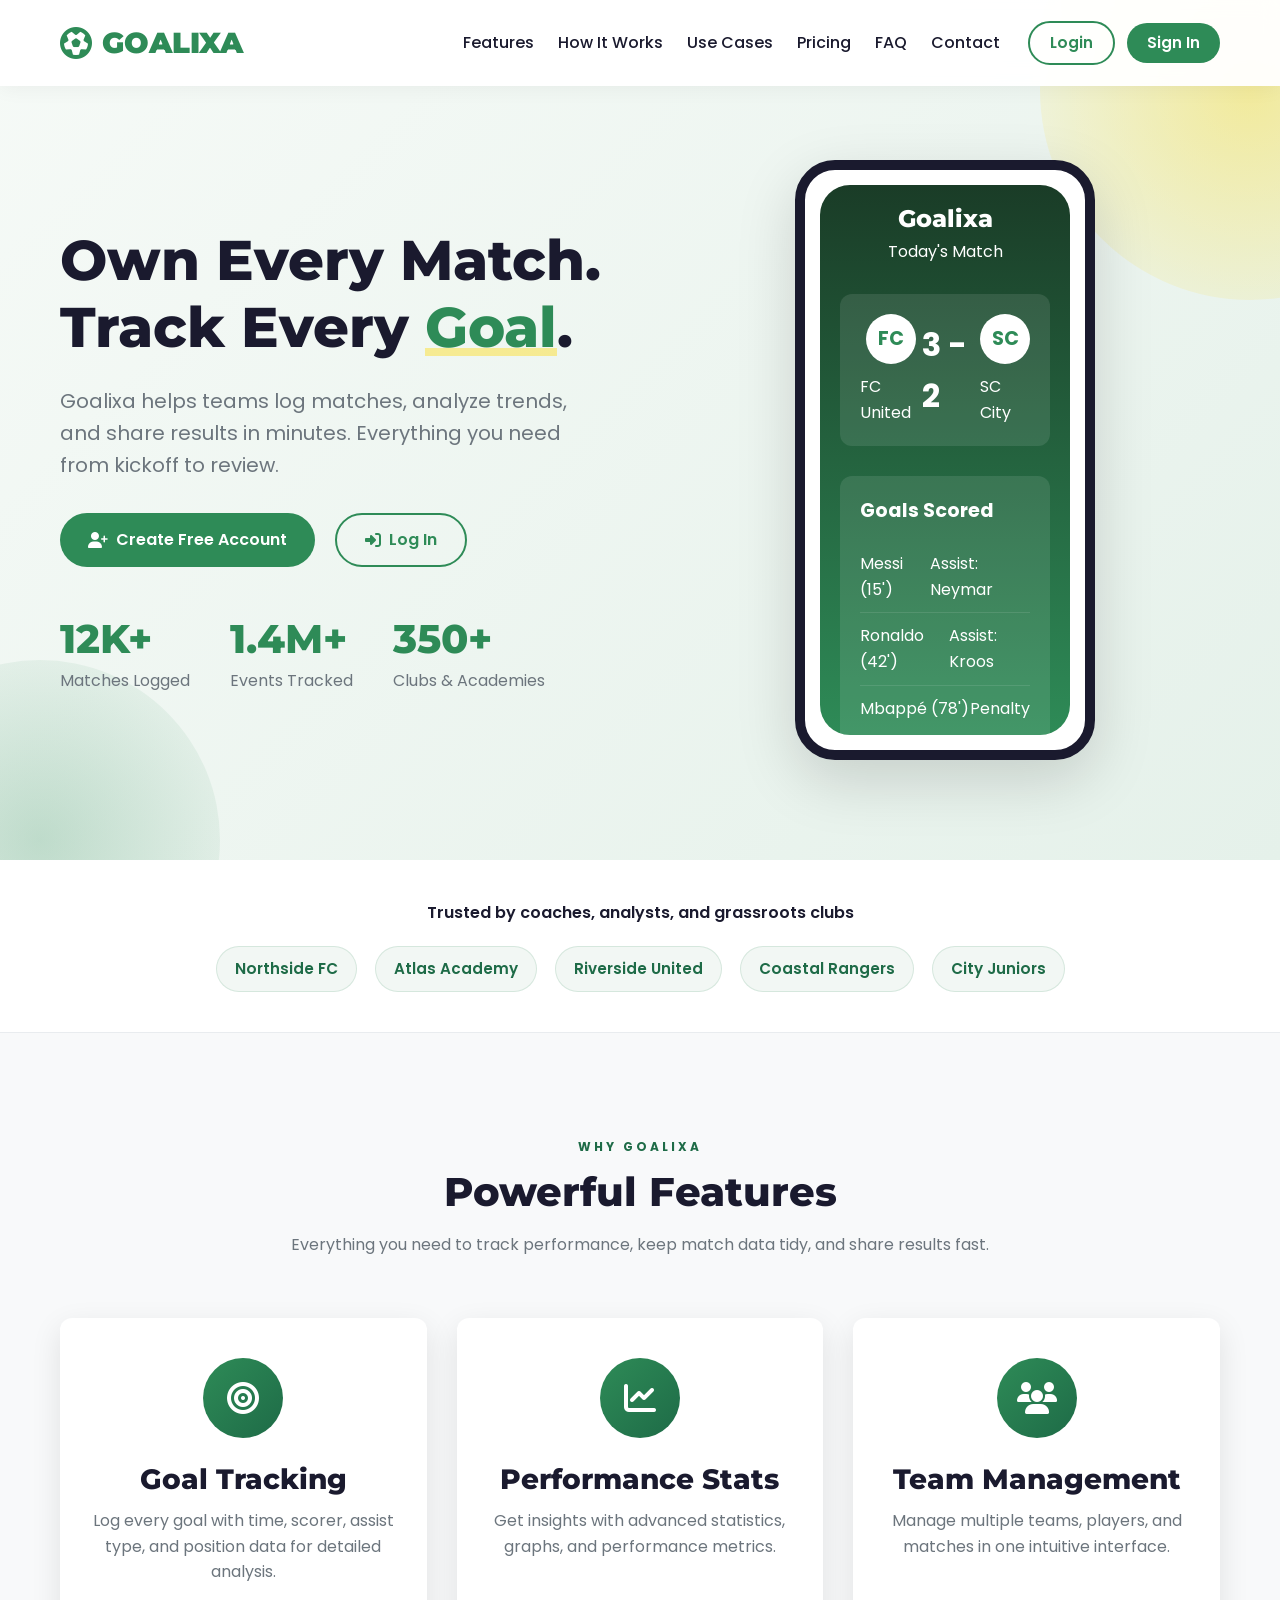
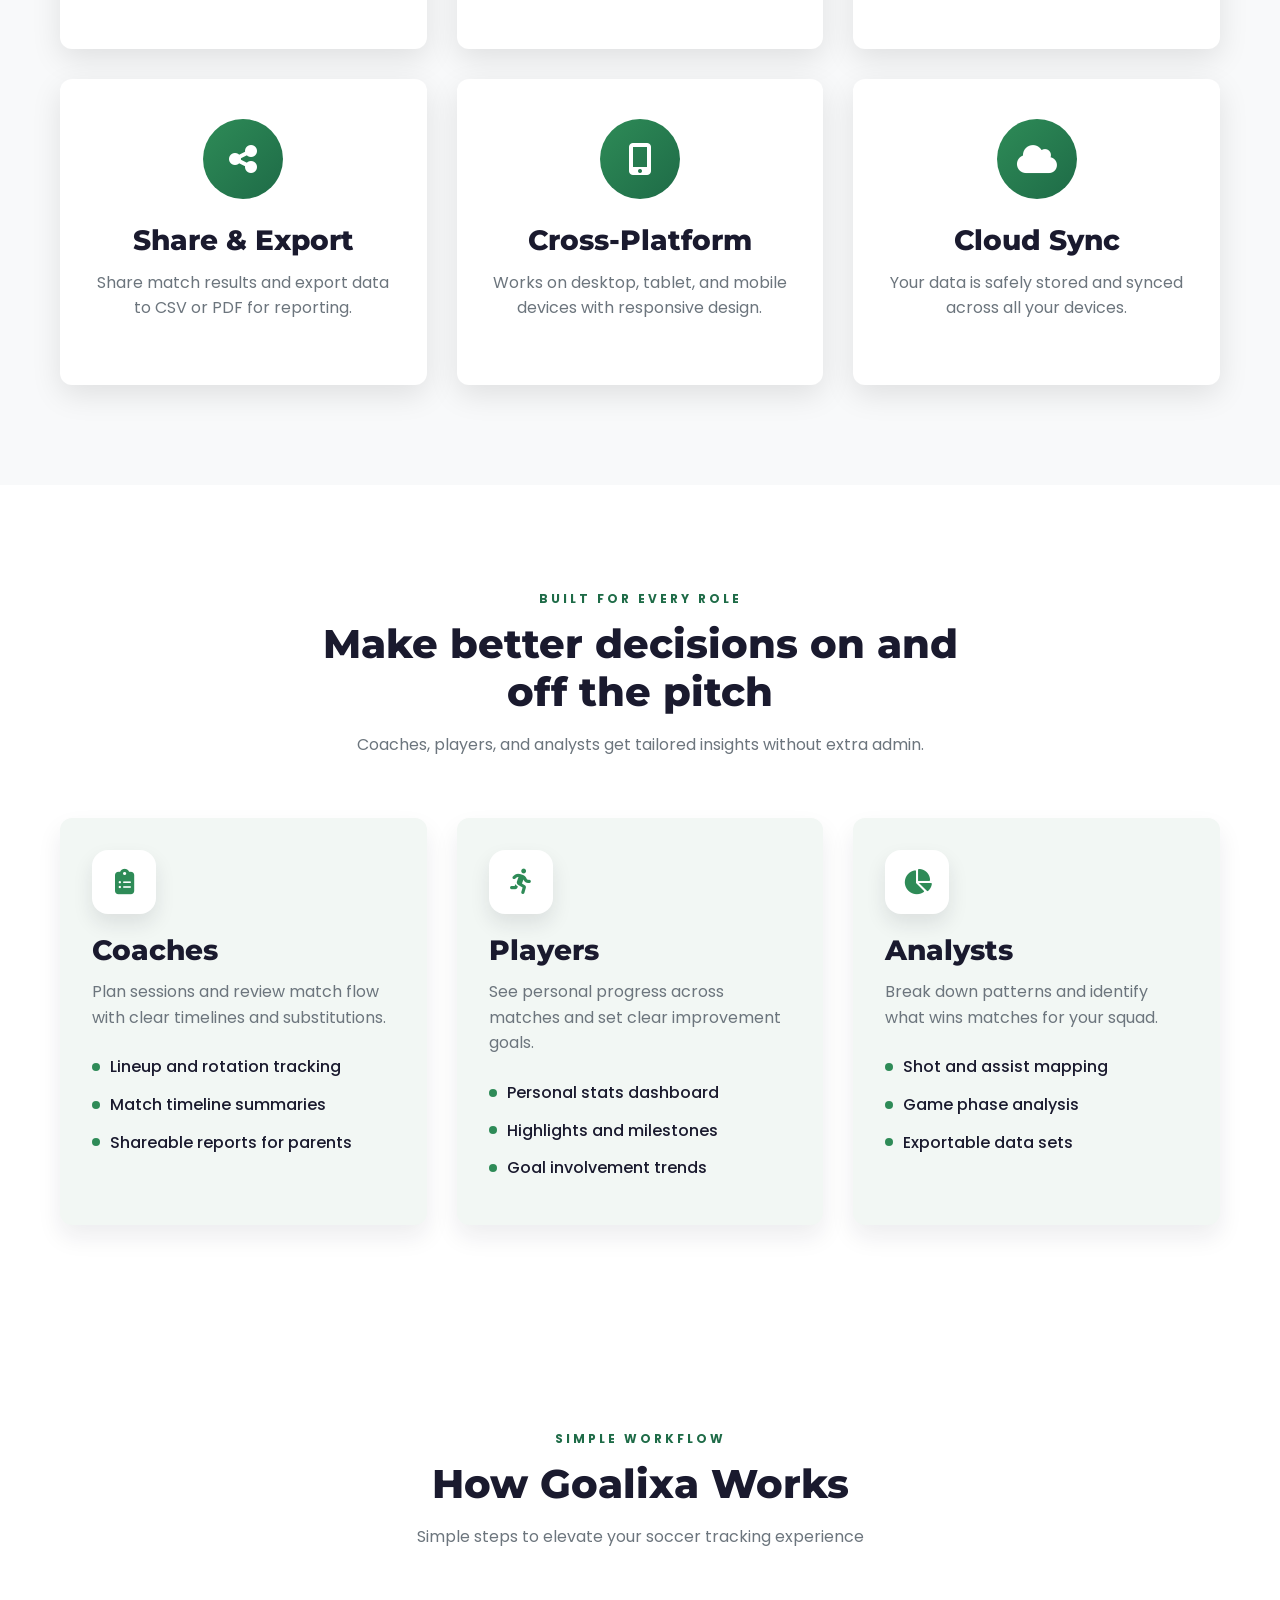
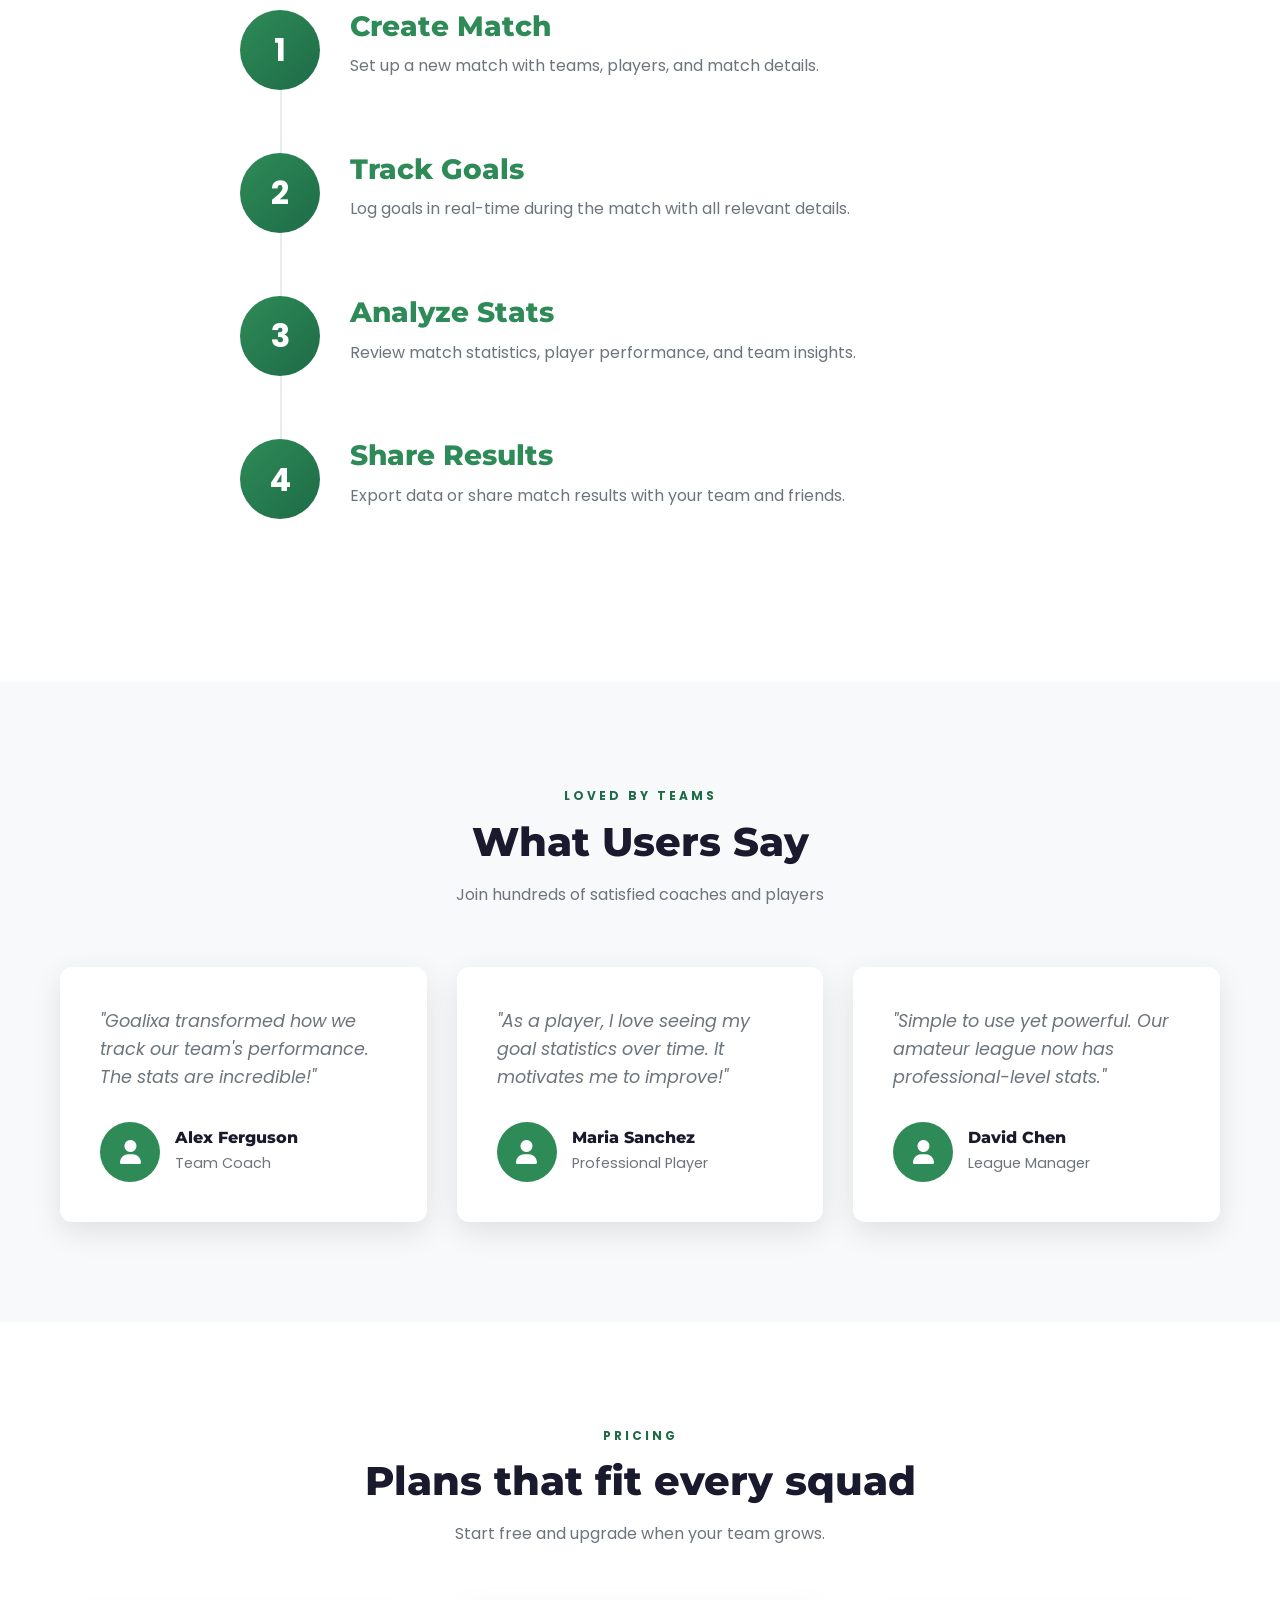
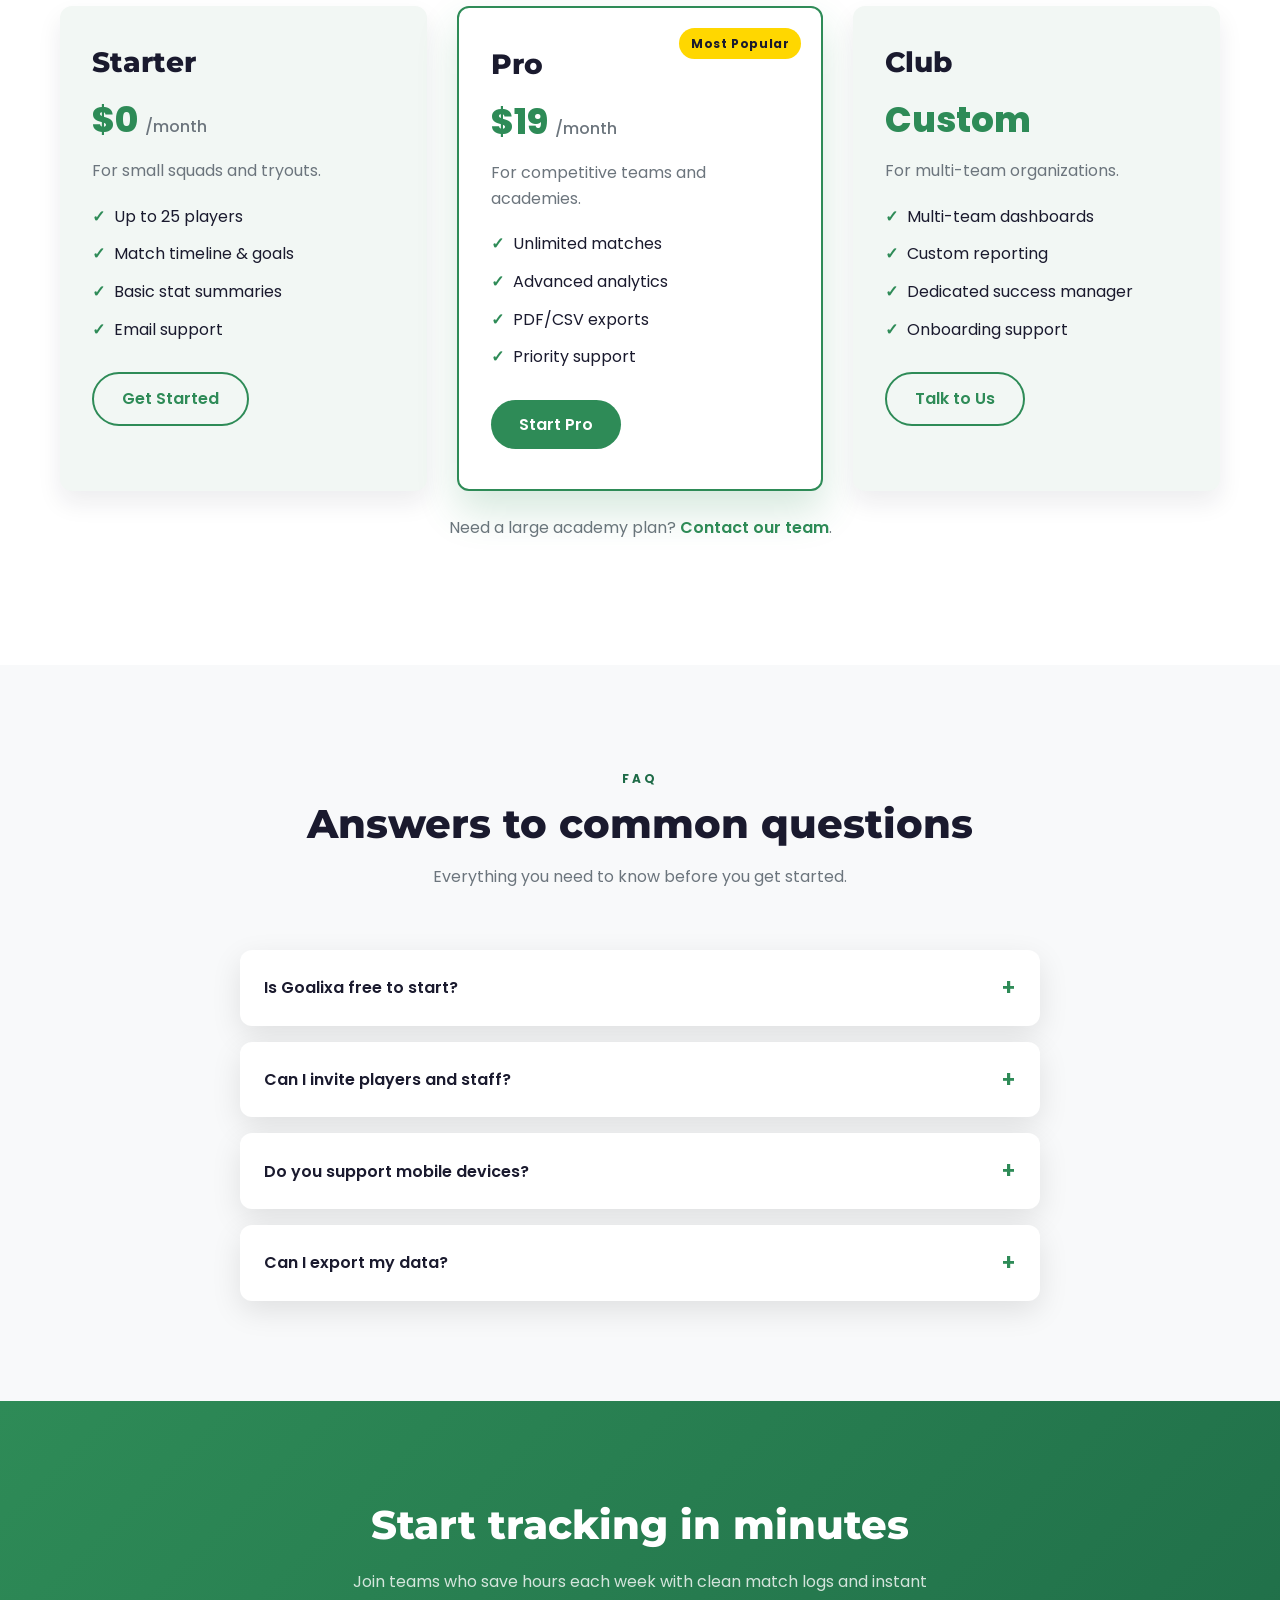
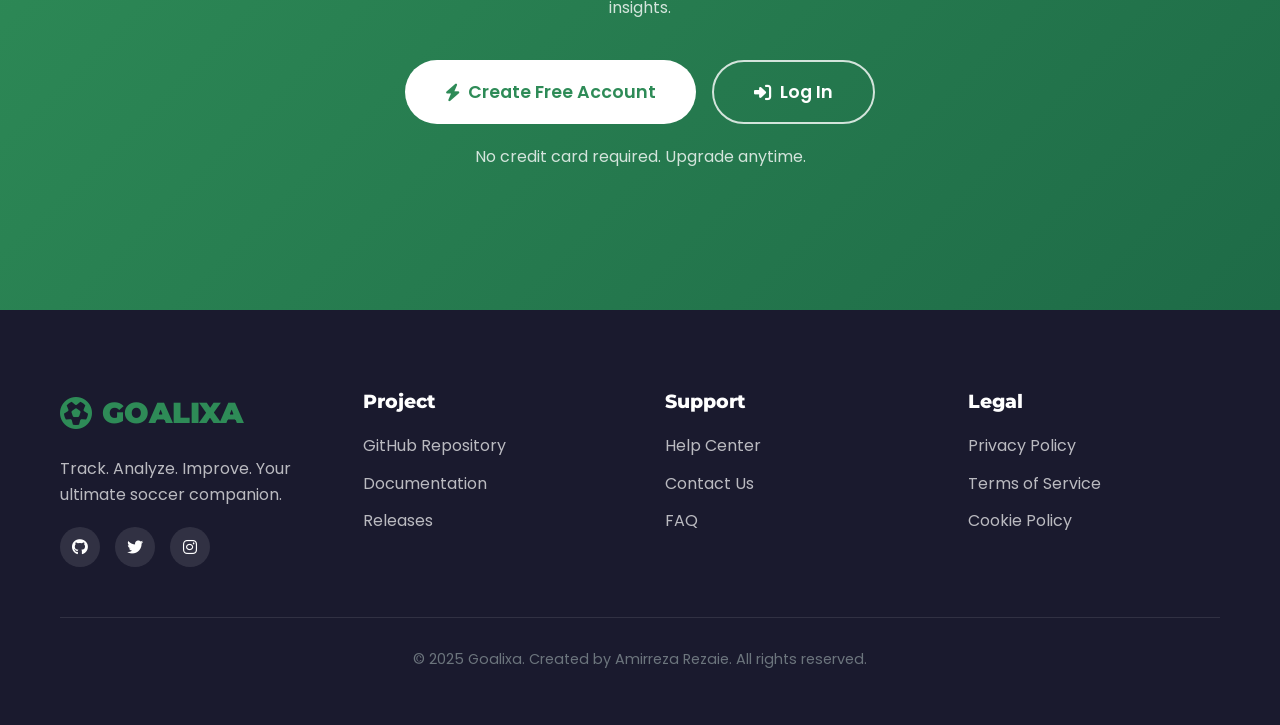
==== index.html @ df077992 "Improve landing page content, CTAs, and layout sections" ====
<!DOCTYPE html>
<html lang="en">
<head>
    <meta charset="UTF-8">
    <meta name="viewport" content="width=device-width, initial-scale=1.0">
    <title>Goalixa - Track Soccer Goals & Stats</title>
    <link rel="stylesheet" href="style.css">
    <link rel="stylesheet" href="https://cdnjs.cloudflare.com/ajax/libs/font-awesome/6.4.0/css/all.min.css">
    <link href="https://fonts.googleapis.com/css2?family=Poppins:wght@300;400;500;600;700&family=Montserrat:wght@800;900&display=swap" rel="stylesheet">
    <link rel="icon" type="image/x-icon" href="https://cdn-icons-png.flaticon.com/512/863/863684.png">
</head>
<body>
    <!-- Navigation -->
    <nav class="navbar">
        <div class="container">
            <div class="nav-brand">
                <i class="fas fa-futbol"></i>
                <span class="brand-name">GOALIXA</span>
            </div>
            <div class="nav-menu">
                <div class="nav-links">
                    <a href="#features">Features</a>
                    <a href="#how-it-works">How It Works</a>
                    <a href="#use-cases">Use Cases</a>
                    <a href="#pricing">Pricing</a>
                    <a href="#faq">FAQ</a>
                    <a href="#contact">Contact</a>
                </div>
                <div class="nav-cta">
                    <a href="https://goalixa.com/auth/" class="btn btn-secondary btn-nav">Login</a>
                    <a href="https://goalixa.com/auth/register" class="btn btn-primary btn-nav">Sign In</a>
                </div>
            </div>
            <button class="menu-toggle">
                <i class="fas fa-bars"></i>
            </button>
        </div>
    </nav>

    <!-- Hero Section -->
    <section class="hero">
        <div class="container">
            <div class="hero-content">
                <h1>Own Every Match. Track Every <span class="highlight">Goal</span>.</h1>
                <p class="hero-subtitle">Goalixa helps teams log matches, analyze trends, and share results in minutes. Everything you need from kickoff to review.</p>
                <div class="hero-buttons">
                    <a href="https://goalixa.com/auth/register" class="btn btn-primary">
                        <i class="fas fa-user-plus"></i> Create Free Account
                    </a>
                    <a href="https://goalixa.com/auth/" class="btn btn-secondary">
                        <i class="fas fa-right-to-bracket"></i> Log In
                    </a>
                </div>
                <div class="hero-stats">
                    <div class="stat">
                        <h3>12K+</h3>
                        <p>Matches Logged</p>
                    </div>
                    <div class="stat">
                        <h3>1.4M+</h3>
                        <p>Events Tracked</p>
                    </div>
                    <div class="stat">
                        <h3>350+</h3>
                        <p>Clubs & Academies</p>
                    </div>
                </div>
            </div>
            <div class="hero-image">
                <div class="phone-mockup">
                    <div class="phone-screen">
                        <div class="app-screen">
                            <div class="app-header">
                                <h4>Goalixa</h4>
                                <span>Today's Match</span>
                            </div>
                            <div class="match-info">
                                <div class="team">
                                    <div class="team-logo">FC</div>
                                    <span>FC United</span>
                                </div>
                                <div class="score">
                                    <span>3 - 2</span>
                                </div>
                                <div class="team">
                                    <div class="team-logo">SC</div>
                                    <span>SC City</span>
                                </div>
                            </div>
                            <div class="goal-tracker">
                                <h5>Goals Scored</h5>
                                <div class="goals-list">
                                    <div class="goal-item">
                                        <span class="player">Messi (15')</span>
                                        <span class="assist">Assist: Neymar</span>
                                    </div>
                                    <div class="goal-item">
                                        <span class="player">Ronaldo (42')</span>
                                        <span class="assist">Assist: Kroos</span>
                                    </div>
                                    <div class="goal-item">
                                        <span class="player">Mbappé (78')</span>
                                        <span class="assist">Penalty</span>
                                    </div>
                                </div>
                            </div>
                        </div>
                    </div>
                </div>
            </div>
        </div>
    </section>

    <!-- Trust Section -->
    <section class="trust">
        <div class="container">
            <p class="trust-title">Trusted by coaches, analysts, and grassroots clubs</p>
            <div class="trust-items">
                <span class="trust-item reveal">Northside FC</span>
                <span class="trust-item reveal">Atlas Academy</span>
                <span class="trust-item reveal">Riverside United</span>
                <span class="trust-item reveal">Coastal Rangers</span>
                <span class="trust-item reveal">City Juniors</span>
            </div>
        </div>
    </section>

    <!-- Features Section -->
    <section id="features" class="features">
        <div class="container">
            <div class="section-header">
                <span class="section-kicker">Why Goalixa</span>
                <h2>Powerful Features</h2>
                <p>Everything you need to track performance, keep match data tidy, and share results fast.</p>
            </div>
            <div class="features-grid">
                <div class="feature-card reveal">
                    <div class="feature-icon">
                        <i class="fas fa-bullseye"></i>
                    </div>
                    <h3>Goal Tracking</h3>
                    <p>Log every goal with time, scorer, assist type, and position data for detailed analysis.</p>
                </div>
                <div class="feature-card reveal">
                    <div class="feature-icon">
                        <i class="fas fa-chart-line"></i>
                    </div>
                    <h3>Performance Stats</h3>
                    <p>Get insights with advanced statistics, graphs, and performance metrics.</p>
                </div>
                <div class="feature-card reveal">
                    <div class="feature-icon">
                        <i class="fas fa-users"></i>
                    </div>
                    <h3>Team Management</h3>
                    <p>Manage multiple teams, players, and matches in one intuitive interface.</p>
                </div>
                <div class="feature-card reveal">
                    <div class="feature-icon">
                        <i class="fas fa-share-alt"></i>
                    </div>
                    <h3>Share & Export</h3>
                    <p>Share match results and export data to CSV or PDF for reporting.</p>
                </div>
                <div class="feature-card reveal">
                    <div class="feature-icon">
                        <i class="fas fa-mobile-alt"></i>
                    </div>
                    <h3>Cross-Platform</h3>
                    <p>Works on desktop, tablet, and mobile devices with responsive design.</p>
                </div>
                <div class="feature-card reveal">
                    <div class="feature-icon">
                        <i class="fas fa-cloud"></i>
                    </div>
                    <h3>Cloud Sync</h3>
                    <p>Your data is safely stored and synced across all your devices.</p>
                </div>
            </div>
        </div>
    </section>

    <!-- Use Cases Section -->
    <section id="use-cases" class="use-cases">
        <div class="container">
            <div class="section-header">
                <span class="section-kicker">Built for every role</span>
                <h2>Make better decisions on and off the pitch</h2>
                <p>Coaches, players, and analysts get tailored insights without extra admin.</p>
            </div>
            <div class="use-cases-grid">
                <div class="use-case-card reveal">
                    <div class="use-icon">
                        <i class="fas fa-clipboard-list"></i>
                    </div>
                    <h3>Coaches</h3>
                    <p>Plan sessions and review match flow with clear timelines and substitutions.</p>
                    <ul class="use-list">
                        <li>Lineup and rotation tracking</li>
                        <li>Match timeline summaries</li>
                        <li>Shareable reports for parents</li>
                    </ul>
                </div>
                <div class="use-case-card reveal">
                    <div class="use-icon">
                        <i class="fas fa-running"></i>
                    </div>
                    <h3>Players</h3>
                    <p>See personal progress across matches and set clear improvement goals.</p>
                    <ul class="use-list">
                        <li>Personal stats dashboard</li>
                        <li>Highlights and milestones</li>
                        <li>Goal involvement trends</li>
                    </ul>
                </div>
                <div class="use-case-card reveal">
                    <div class="use-icon">
                        <i class="fas fa-chart-pie"></i>
                    </div>
                    <h3>Analysts</h3>
                    <p>Break down patterns and identify what wins matches for your squad.</p>
                    <ul class="use-list">
                        <li>Shot and assist mapping</li>
                        <li>Game phase analysis</li>
                        <li>Exportable data sets</li>
                    </ul>
                </div>
            </div>
        </div>
    </section>

    <!-- How It Works Section -->
    <section id="how-it-works" class="how-it-works">
        <div class="container">
            <div class="section-header">
                <span class="section-kicker">Simple workflow</span>
                <h2>How Goalixa Works</h2>
                <p>Simple steps to elevate your soccer tracking experience</p>
            </div>
            <div class="steps">
                <div class="step reveal">
                    <div class="step-number">1</div>
                    <div class="step-content">
                        <h3>Create Match</h3>
                        <p>Set up a new match with teams, players, and match details.</p>
                    </div>
                </div>
                <div class="step reveal">
                    <div class="step-number">2</div>
                    <div class="step-content">
                        <h3>Track Goals</h3>
                        <p>Log goals in real-time during the match with all relevant details.</p>
                    </div>
                </div>
                <div class="step reveal">
                    <div class="step-number">3</div>
                    <div class="step-content">
                        <h3>Analyze Stats</h3>
                        <p>Review match statistics, player performance, and team insights.</p>
                    </div>
                </div>
                <div class="step reveal">
                    <div class="step-number">4</div>
                    <div class="step-content">
                        <h3>Share Results</h3>
                        <p>Export data or share match results with your team and friends.</p>
                    </div>
                </div>
            </div>
        </div>
    </section>

    <!-- Testimonials -->
    <section id="testimonials" class="testimonials">
        <div class="container">
            <div class="section-header">
                <span class="section-kicker">Loved by teams</span>
                <h2>What Users Say</h2>
                <p>Join hundreds of satisfied coaches and players</p>
            </div>
            <div class="testimonials-grid">
                <div class="testimonial-card reveal">
                    <div class="testimonial-content">
                        <p>"Goalixa transformed how we track our team's performance. The stats are incredible!"</p>
                    </div>
                    <div class="testimonial-author">
                        <div class="author-avatar">
                            <i class="fas fa-user"></i>
                        </div>
                        <div class="author-info">
                            <h4>Alex Ferguson</h4>
                            <p>Team Coach</p>
                        </div>
                    </div>
                </div>
                <div class="testimonial-card reveal">
                    <div class="testimonial-content">
                        <p>"As a player, I love seeing my goal statistics over time. It motivates me to improve!"</p>
                    </div>
                    <div class="testimonial-author">
                        <div class="author-avatar">
                            <i class="fas fa-user"></i>
                        </div>
                        <div class="author-info">
                            <h4>Maria Sanchez</h4>
                            <p>Professional Player</p>
                        </div>
                    </div>
                </div>
                <div class="testimonial-card reveal">
                    <div class="testimonial-content">
                        <p>"Simple to use yet powerful. Our amateur league now has professional-level stats."</p>
                    </div>
                    <div class="testimonial-author">
                        <div class="author-avatar">
                            <i class="fas fa-user"></i>
                        </div>
                        <div class="author-info">
                            <h4>David Chen</h4>
                            <p>League Manager</p>
                        </div>
                    </div>
                </div>
            </div>
        </div>
    </section>

    <!-- Pricing Section -->
    <section id="pricing" class="pricing">
        <div class="container">
            <div class="section-header">
                <span class="section-kicker">Pricing</span>
                <h2>Plans that fit every squad</h2>
                <p>Start free and upgrade when your team grows.</p>
            </div>
            <div class="pricing-grid">
                <div class="pricing-card reveal">
                    <h3>Starter</h3>
                    <p class="price">$0 <span>/month</span></p>
                    <p class="price-note">For small squads and tryouts.</p>
                    <ul class="pricing-list">
                        <li>Up to 25 players</li>
                        <li>Match timeline & goals</li>
                        <li>Basic stat summaries</li>
                        <li>Email support</li>
                    </ul>
                    <a href="https://goalixa.com/auth/register" class="btn btn-secondary">Get Started</a>
                </div>
                <div class="pricing-card featured reveal">
                    <span class="pricing-badge">Most Popular</span>
                    <h3>Pro</h3>
                    <p class="price">$19 <span>/month</span></p>
                    <p class="price-note">For competitive teams and academies.</p>
                    <ul class="pricing-list">
                        <li>Unlimited matches</li>
                        <li>Advanced analytics</li>
                        <li>PDF/CSV exports</li>
                        <li>Priority support</li>
                    </ul>
                    <a href="https://goalixa.com/auth/register" class="btn btn-primary">Start Pro</a>
                </div>
                <div class="pricing-card reveal">
                    <h3>Club</h3>
                    <p class="price">Custom</p>
                    <p class="price-note">For multi-team organizations.</p>
                    <ul class="pricing-list">
                        <li>Multi-team dashboards</li>
                        <li>Custom reporting</li>
                        <li>Dedicated success manager</li>
                        <li>Onboarding support</li>
                    </ul>
                    <a href="#contact" class="btn btn-secondary">Talk to Us</a>
                </div>
            </div>
            <p class="pricing-note">Need a large academy plan? <a href="#contact">Contact our team</a>.</p>
        </div>
    </section>

    <!-- FAQ Section -->
    <section id="faq" class="faq">
        <div class="container">
            <div class="section-header">
                <span class="section-kicker">FAQ</span>
                <h2>Answers to common questions</h2>
                <p>Everything you need to know before you get started.</p>
            </div>
            <div class="faq-list">
                <details class="faq-item reveal">
                    <summary>Is Goalixa free to start?</summary>
                    <p>Yes. The Starter plan is free and includes match tracking, timelines, and basic stats.</p>
                </details>
                <details class="faq-item reveal">
                    <summary>Can I invite players and staff?</summary>
                    <p>You can invite players, coaches, and analysts to collaborate and share match reports.</p>
                </details>
                <details class="faq-item reveal">
                    <summary>Do you support mobile devices?</summary>
                    <p>Absolutely. Goalixa is built for desktop, tablet, and mobile use so you can track anywhere.</p>
                </details>
                <details class="faq-item reveal">
                    <summary>Can I export my data?</summary>
                    <p>Yes. Pro plans include PDF and CSV exports for deeper reporting and sharing.</p>
                </details>
            </div>
        </div>
    </section>

    <!-- CTA Section -->
    <section class="cta">
        <div class="container">
            <h2>Start tracking in minutes</h2>
            <p>Join teams who save hours each week with clean match logs and instant insights.</p>
            <div class="cta-actions">
                <a href="https://goalixa.com/auth/register" class="btn btn-primary btn-large">
                    <i class="fas fa-bolt"></i> Create Free Account
                </a>
                <a href="https://goalixa.com/auth/" class="btn btn-outline-light btn-large">
                    <i class="fas fa-right-to-bracket"></i> Log In
                </a>
            </div>
            <p class="cta-note">No credit card required. Upgrade anytime.</p>
        </div>
    </section>

    <!-- Footer -->
    <footer id="contact">
        <div class="container">
            <div class="footer-content">
                <div class="footer-brand">
                    <div class="nav-brand">
                        <i class="fas fa-futbol"></i>
                        <span class="brand-name">GOALIXA</span>
                    </div>
                    <p>Track. Analyze. Improve. Your ultimate soccer companion.</p>
                    <div class="social-links">
                        <a href="https://github.com/AmirrezaRezaie/Goalixa" target="_blank" rel="noopener noreferrer"><i class="fab fa-github"></i></a>
                        <a href="#"><i class="fab fa-twitter"></i></a>
                        <a href="#"><i class="fab fa-instagram"></i></a>
                    </div>
                </div>
                <div class="footer-links">
                    <h4>Project</h4>
                    <a href="https://github.com/AmirrezaRezaie/Goalixa" target="_blank" rel="noopener noreferrer">GitHub Repository</a>
                    <a href="#">Documentation</a>
                    <a href="#">Releases</a>
                </div>
                <div class="footer-links">
                    <h4>Support</h4>
                    <a href="#">Help Center</a>
                    <a href="#">Contact Us</a>
                    <a href="#">FAQ</a>
                </div>
                <div class="footer-links">
                    <h4>Legal</h4>
                    <a href="#">Privacy Policy</a>
                    <a href="#">Terms of Service</a>
                    <a href="#">Cookie Policy</a>
                </div>
            </div>
            <div class="footer-bottom">
                <p>&copy; 2025 Goalixa. Created by Amirreza Rezaie. All rights reserved.</p>
            </div>
        </div>
    </footer>

    <script src="script.js"></script>
</body>
</html>
---- style.css ----
/* Reset & Base Styles */
* {
    margin: 0;
    padding: 0;
    box-sizing: border-box;
}

:root {
    --primary: #2E8B57; /* Soccer field green */
    --primary-dark: #1E6B47;
    --secondary: #FFD700; /* Gold for highlights */
    --dark: #1A1A2E;
    --light: #F8F9FA;
    --gray: #6C757D;
    --light-gray: #E9ECEF;
    --white: #FFFFFF;
    --field: #F2F7F4;
    --shadow: 0 10px 30px rgba(0, 0, 0, 0.1);
    --radius: 12px;
    --transition: all 0.3s ease;
}

body {
    font-family: 'Poppins', sans-serif;
    line-height: 1.6;
    color: var(--dark);
    background-color: var(--white);
    overflow-x: hidden;
}

.container {
    width: 100%;
    max-width: 1200px;
    margin: 0 auto;
    padding: 0 20px;
}

/* Typography */
h1, h2, h3, h4 {
    font-family: 'Montserrat', sans-serif;
    font-weight: 800;
    line-height: 1.2;
}

h1 {
    font-size: 3.5rem;
    margin-bottom: 1.5rem;
}

h2 {
    font-size: 2.5rem;
    margin-bottom: 1rem;
}

h3 {
    font-size: 1.75rem;
    margin-bottom: 0.75rem;
}

.section-kicker {
    display: inline-block;
    font-size: 0.75rem;
    letter-spacing: 0.25em;
    text-transform: uppercase;
    color: var(--primary-dark);
    font-weight: 700;
    margin-bottom: 12px;
}

p {
    margin-bottom: 1.5rem;
    color: var(--gray);
}

.highlight {
    color: var(--primary);
    position: relative;
}

.highlight::after {
    content: '';
    position: absolute;
    bottom: 5px;
    left: 0;
    width: 100%;
    height: 8px;
    background-color: var(--secondary);
    opacity: 0.4;
    z-index: -1;
}

.reveal {
    opacity: 0;
    transform: translateY(24px);
    transition: opacity 0.6s ease, transform 0.6s ease;
    transition-delay: var(--delay, 0s);
}

.reveal.animate {
    opacity: 1;
    transform: translateY(0);
}

/* Buttons */
.btn {
    display: inline-flex;
    align-items: center;
    justify-content: center;
    padding: 12px 28px;
    border-radius: 50px;
    font-weight: 600;
    text-decoration: none;
    transition: var(--transition);
    border: none;
    cursor: pointer;
    gap: 8px;
    font-size: 1rem;
}

.btn-primary {
    background-color: var(--primary);
    color: var(--white);
}

.btn-primary:hover {
    background-color: var(--primary-dark);
    transform: translateY(-3px);
    box-shadow: var(--shadow);
}

.btn-secondary {
    background-color: transparent;
    color: var(--primary);
    border: 2px solid var(--primary);
}

.btn-secondary:hover {
    background-color: var(--primary);
    color: var(--white);
    transform: translateY(-3px);
}

.btn-large {
    padding: 16px 40px;
    font-size: 1.1rem;
}

.github-btn {
    background-color: var(--dark);
    color: var(--white);
}

.github-btn:hover {
    background-color: #333;
    transform: translateY(-3px);
}

/* Navigation */
.navbar {
    position: fixed;
    top: 0;
    left: 0;
    width: 100%;
    background-color: rgba(255, 255, 255, 0.95);
    backdrop-filter: blur(10px);
    z-index: 1000;
    padding: 20px 0;
    box-shadow: 0 2px 20px rgba(0, 0, 0, 0.05);
}

.navbar .container {
    display: flex;
    justify-content: space-between;
    align-items: center;
}

.nav-brand {
    display: flex;
    align-items: center;
    gap: 10px;
    font-size: 1.8rem;
    font-weight: 900;
    color: var(--primary);
}

.nav-brand i {
    font-size: 2rem;
}

.brand-name {
    font-family: 'Montserrat', sans-serif;
    font-weight: 900;
}

.nav-menu {
    display: flex;
    gap: 28px;
    align-items: center;
    flex-wrap: wrap;
}

.nav-links {
    display: flex;
    gap: 24px;
    align-items: center;
}

.nav-cta {
    display: flex;
    gap: 12px;
    align-items: center;
}

.nav-menu a {
    text-decoration: none;
    color: var(--dark);
    font-weight: 500;
    transition: var(--transition);
    position: relative;
}

.nav-menu a:hover {
    color: var(--primary);
}

.nav-menu a::after {
    content: '';
    position: absolute;
    bottom: -5px;
    left: 0;
    width: 0;
    height: 2px;
    background-color: var(--primary);
    transition: var(--transition);
}

.nav-menu a:hover::after {
    width: 100%;
}

.nav-menu a.btn::after {
    display: none;
}

.nav-menu a.btn {
    font-weight: 600;
}

.nav-menu a.btn.btn-primary {
    color: var(--white);
}

.nav-menu a.btn.btn-secondary {
    color: var(--primary);
}

.nav-menu a.btn.btn-primary:hover {
    color: var(--white);
}

.nav-menu a.btn.btn-secondary:hover {
    color: var(--white);
}

.btn-nav {
    padding: 8px 20px;
    font-size: 0.95rem;
    white-space: nowrap;
}

.menu-toggle {
    display: none;
    background: none;
    border: none;
    font-size: 1.5rem;
    color: var(--dark);
    cursor: pointer;
}

/* Hero Section */
.hero {
    padding: 160px 0 100px;
    background: linear-gradient(135deg, #f6faf7 0%, #e5f1ea 100%);
    overflow: hidden;
    position: relative;
}

.hero::before {
    content: '';
    position: absolute;
    top: -120px;
    right: -180px;
    width: 420px;
    height: 420px;
    background: radial-gradient(circle, rgba(255, 215, 0, 0.35), rgba(255, 215, 0, 0));
    border-radius: 50%;
    pointer-events: none;
}

.hero::after {
    content: '';
    position: absolute;
    bottom: -160px;
    left: -140px;
    width: 360px;
    height: 360px;
    background: radial-gradient(circle, rgba(46, 139, 87, 0.25), rgba(46, 139, 87, 0));
    border-radius: 50%;
    pointer-events: none;
}

.hero .container {
    display: grid;
    grid-template-columns: 1fr 1fr;
    gap: 60px;
    align-items: center;
    position: relative;
    z-index: 1;
}

.hero-subtitle {
    font-size: 1.25rem;
    margin-bottom: 2rem;
    color: var(--gray);
}

.hero-buttons {
    display: flex;
    gap: 20px;
    margin-bottom: 3rem;
}

.hero-stats {
    display: flex;
    gap: 40px;
}

.stat h3 {
    font-size: 2.5rem;
    color: var(--primary);
    margin-bottom: 5px;
}

.stat p {
    color: var(--gray);
    margin: 0;
}

.hero-image {
    position: relative;
    display: flex;
    justify-content: center;
}

.phone-mockup {
    position: relative;
    width: 300px;
    height: 600px;
    background: var(--white);
    border-radius: 40px;
    padding: 15px;
    box-shadow: 0 20px 60px rgba(0, 0, 0, 0.15);
    border: 10px solid var(--dark);
}

.phone-screen {
    width: 100%;
    height: 100%;
    background: linear-gradient(180deg, #1a3c27 0%, #2E8B57 100%);
    border-radius: 30px;
    overflow: hidden;
    color: white;
    font-family: 'Poppins', sans-serif;
}

.app-screen {
    padding: 20px;
    height: 100%;
}

.app-header {
    text-align: center;
    margin-bottom: 30px;
}

.app-header h4 {
    font-size: 1.5rem;
    margin-bottom: 5px;
}

.match-info {
    display: flex;
    justify-content: space-between;
    align-items: center;
    background: rgba(255, 255, 255, 0.1);
    padding: 20px;
    border-radius: var(--radius);
    margin-bottom: 30px;
}

.team {
    display: flex;
    flex-direction: column;
    align-items: center;
    gap: 10px;
}

.team-logo {
    width: 50px;
    height: 50px;
    background: white;
    color: var(--primary);
    border-radius: 50%;
    display: flex;
    align-items: center;
    justify-content: center;
    font-weight: bold;
    font-size: 1.2rem;
}

.score {
    font-size: 2rem;
    font-weight: bold;
}

.goal-tracker {
    background: rgba(255, 255, 255, 0.1);
    padding: 20px;
    border-radius: var(--radius);
}

.goal-tracker h5 {
    margin-bottom: 15px;
    font-size: 1.2rem;
}

.goal-item {
    display: flex;
    justify-content: space-between;
    padding: 10px 0;
    border-bottom: 1px solid rgba(255, 255, 255, 0.1);
}

.goal-item:last-child {
    border-bottom: none;
}

/* Trust Section */
.trust {
    background: var(--white);
    padding: 40px 0;
    border-bottom: 1px solid var(--light-gray);
}

.trust-title {
    text-align: center;
    font-weight: 600;
    margin-bottom: 20px;
    color: var(--dark);
}

.trust-items {
    display: flex;
    flex-wrap: wrap;
    justify-content: center;
    gap: 18px;
}

.trust-items .trust-item:nth-child(1) { --delay: 0.02s; }
.trust-items .trust-item:nth-child(2) { --delay: 0.06s; }
.trust-items .trust-item:nth-child(3) { --delay: 0.1s; }
.trust-items .trust-item:nth-child(4) { --delay: 0.14s; }
.trust-items .trust-item:nth-child(5) { --delay: 0.18s; }

.trust-item {
    padding: 10px 18px;
    border-radius: 999px;
    background: var(--field);
    border: 1px solid rgba(46, 139, 87, 0.15);
    font-weight: 600;
    color: var(--primary-dark);
    font-size: 0.95rem;
}

/* Features Section */
.features {
    padding: 100px 0;
    background-color: var(--light);
}

.section-header {
    text-align: center;
    max-width: 700px;
    margin: 0 auto 60px;
}

.features-grid {
    display: grid;
    grid-template-columns: repeat(auto-fit, minmax(300px, 1fr));
    gap: 30px;
}

.features-grid .feature-card:nth-child(1) { --delay: 0.05s; }
.features-grid .feature-card:nth-child(2) { --delay: 0.1s; }
.features-grid .feature-card:nth-child(3) { --delay: 0.15s; }
.features-grid .feature-card:nth-child(4) { --delay: 0.2s; }
.features-grid .feature-card:nth-child(5) { --delay: 0.25s; }
.features-grid .feature-card:nth-child(6) { --delay: 0.3s; }

.feature-card {
    background: var(--white);
    padding: 40px 30px;
    border-radius: var(--radius);
    text-align: center;
    transition: var(--transition);
    box-shadow: var(--shadow);
}

.feature-card:hover {
    transform: translateY(-10px);
    box-shadow: 0 20px 40px rgba(0, 0, 0, 0.15);
}

.feature-icon {
    width: 80px;
    height: 80px;
    background: linear-gradient(135deg, var(--primary), var(--primary-dark));
    border-radius: 50%;
    display: flex;
    align-items: center;
    justify-content: center;
    margin: 0 auto 25px;
    color: var(--white);
    font-size: 2rem;
}

/* Use Cases */
.use-cases {
    padding: 100px 0;
    background: var(--white);
}

.use-cases-grid {
    display: grid;
    grid-template-columns: repeat(auto-fit, minmax(280px, 1fr));
    gap: 30px;
}

.use-cases-grid .use-case-card:nth-child(1) { --delay: 0.05s; }
.use-cases-grid .use-case-card:nth-child(2) { --delay: 0.12s; }
.use-cases-grid .use-case-card:nth-child(3) { --delay: 0.19s; }

.use-case-card {
    background: var(--field);
    padding: 32px;
    border-radius: var(--radius);
    box-shadow: 0 12px 24px rgba(26, 26, 46, 0.08);
}

.use-icon {
    width: 64px;
    height: 64px;
    border-radius: 16px;
    background: var(--white);
    color: var(--primary);
    display: flex;
    align-items: center;
    justify-content: center;
    font-size: 1.6rem;
    margin-bottom: 20px;
    box-shadow: 0 10px 20px rgba(26, 26, 46, 0.1);
}

.use-list {
    list-style: none;
    padding: 0;
    margin: 0;
}

.use-list li {
    display: flex;
    align-items: center;
    gap: 10px;
    margin-bottom: 12px;
    color: var(--dark);
    font-weight: 500;
}

.use-list li::before {
    content: '';
    width: 8px;
    height: 8px;
    background: var(--primary);
    border-radius: 50%;
}

/* How It Works */
.how-it-works {
    padding: 100px 0;
    background-color: var(--white);
}

.steps {
    max-width: 800px;
    margin: 0 auto;
}

.step {
    display: flex;
    align-items: flex-start;
    gap: 30px;
    margin-bottom: 50px;
    position: relative;
}

.step:not(:last-child)::after {
    content: '';
    position: absolute;
    left: 40px;
    top: 80px;
    width: 2px;
    height: calc(100% - 30px);
    background-color: var(--light-gray);
    z-index: -1;
}

.step-number {
    min-width: 80px;
    height: 80px;
    background: linear-gradient(135deg, var(--primary), var(--primary-dark));
    border-radius: 50%;
    display: flex;
    align-items: center;
    justify-content: center;
    color: var(--white);
    font-size: 2rem;
    font-weight: bold;
    flex-shrink: 0;
}

.step-content h3 {
    color: var(--primary);
    margin-bottom: 10px;
}

/* Testimonials */
.testimonials {
    padding: 100px 0;
    background-color: var(--light);
}

.testimonials-grid {
    display: grid;
    grid-template-columns: repeat(auto-fit, minmax(300px, 1fr));
    gap: 30px;
}

.testimonials-grid .testimonial-card:nth-child(1) { --delay: 0.05s; }
.testimonials-grid .testimonial-card:nth-child(2) { --delay: 0.12s; }
.testimonials-grid .testimonial-card:nth-child(3) { --delay: 0.19s; }

.testimonial-card {
    background: var(--white);
    padding: 40px;
    border-radius: var(--radius);
    box-shadow: var(--shadow);
}

.testimonial-content {
    font-style: italic;
    margin-bottom: 30px;
    font-size: 1.1rem;
    color: var(--dark);
}

.testimonial-author {
    display: flex;
    align-items: center;
    gap: 15px;
}

.author-avatar {
    width: 60px;
    height: 60px;
    background: var(--primary);
    border-radius: 50%;
    display: flex;
    align-items: center;
    justify-content: center;
    color: var(--white);
    font-size: 1.5rem;
}

.author-info h4 {
    margin-bottom: 5px;
}

.author-info p {
    color: var(--gray);
    margin: 0;
    font-size: 0.9rem;
}

/* Pricing */
.pricing {
    padding: 100px 0;
    background: var(--white);
}

.pricing-grid {
    display: grid;
    grid-template-columns: repeat(auto-fit, minmax(280px, 1fr));
    gap: 30px;
}

.pricing-grid .pricing-card:nth-child(1) { --delay: 0.05s; }
.pricing-grid .pricing-card:nth-child(2) { --delay: 0.12s; }
.pricing-grid .pricing-card:nth-child(3) { --delay: 0.19s; }

.pricing-card {
    background: var(--field);
    padding: 40px 32px;
    border-radius: var(--radius);
    box-shadow: 0 12px 24px rgba(26, 26, 46, 0.08);
    position: relative;
}

.pricing-card.featured {
    background: var(--white);
    border: 2px solid var(--primary);
    box-shadow: 0 20px 40px rgba(46, 139, 87, 0.2);
}

.pricing-badge {
    position: absolute;
    top: 20px;
    right: 20px;
    padding: 6px 12px;
    border-radius: 999px;
    background: var(--secondary);
    color: var(--dark);
    font-size: 0.75rem;
    font-weight: 700;
    letter-spacing: 0.05em;
}

.price {
    font-size: 2.2rem;
    font-weight: 800;
    color: var(--primary);
    margin: 10px 0;
}

.price span {
    font-size: 1rem;
    color: var(--gray);
    font-weight: 500;
}

.price-note {
    color: var(--gray);
    margin-bottom: 20px;
}

.pricing-list {
    list-style: none;
    padding: 0;
    margin: 0 0 30px;
    color: var(--dark);
}

.pricing-list li {
    margin-bottom: 12px;
    padding-left: 22px;
    position: relative;
}

.pricing-list li::before {
    content: '✓';
    position: absolute;
    left: 0;
    color: var(--primary);
    font-weight: 700;
}

.pricing-note {
    text-align: center;
    margin-top: 24px;
    color: var(--gray);
}

.pricing-note a {
    color: var(--primary);
    text-decoration: none;
    font-weight: 600;
}

/* FAQ */
.faq {
    padding: 100px 0;
    background: var(--light);
}

.faq-list {
    max-width: 800px;
    margin: 0 auto;
    display: grid;
    gap: 16px;
}

.faq-list .faq-item:nth-child(1) { --delay: 0.05s; }
.faq-list .faq-item:nth-child(2) { --delay: 0.1s; }
.faq-list .faq-item:nth-child(3) { --delay: 0.15s; }
.faq-list .faq-item:nth-child(4) { --delay: 0.2s; }

.faq-item {
    background: var(--white);
    border-radius: var(--radius);
    padding: 20px 24px;
    box-shadow: var(--shadow);
}

.faq-item summary {
    cursor: pointer;
    font-weight: 600;
    color: var(--dark);
    list-style: none;
    display: flex;
    align-items: center;
    justify-content: space-between;
    gap: 20px;
}

.faq-item summary::-webkit-details-marker {
    display: none;
}

.faq-item summary::after {
    content: '+';
    font-size: 1.4rem;
    color: var(--primary);
}

.faq-item[open] summary::after {
    content: '-';
}

.faq-item p {
    margin: 16px 0 0;
    color: var(--gray);
}

/* CTA Section */
.cta {
    padding: 100px 0;
    background: linear-gradient(135deg, var(--primary), var(--primary-dark));
    color: var(--white);
    text-align: center;
}

.cta h2 {
    color: var(--white);
    margin-bottom: 20px;
}

.cta p {
    color: rgba(255, 255, 255, 0.8);
    max-width: 600px;
    margin: 0 auto 40px;
}

.cta .btn-primary {
    background-color: var(--white);
    color: var(--primary);
}

.cta .btn-primary:hover {
    background-color: var(--light-gray);
}

.cta-actions {
    display: flex;
    justify-content: center;
    gap: 16px;
    margin-bottom: 20px;
    flex-wrap: wrap;
}

.btn-outline-light {
    background: transparent;
    color: var(--white);
    border: 2px solid rgba(255, 255, 255, 0.8);
}

.btn-outline-light:hover {
    background: rgba(255, 255, 255, 0.2);
    color: var(--white);
}

.cta-note {
    color: rgba(255, 255, 255, 0.8);
    margin: 0;
}

/* Footer */
footer {
    background-color: var(--dark);
    color: var(--white);
    padding: 80px 0 30px;
}

.footer-content {
    display: grid;
    grid-template-columns: repeat(auto-fit, minmax(250px, 1fr));
    gap: 50px;
    margin-bottom: 50px;
}

.footer-brand p {
    color: rgba(255, 255, 255, 0.7);
    margin: 20px 0;
}

.social-links {
    display: flex;
    gap: 15px;
}

.social-links a {
    display: inline-flex;
    align-items: center;
    justify-content: center;
    width: 40px;
    height: 40px;
    background: rgba(255, 255, 255, 0.1);
    border-radius: 50%;
    color: var(--white);
    text-decoration: none;
    transition: var(--transition);
}

.social-links a:hover {
    background: var(--primary);
    transform: translateY(-3px);
}

.footer-links h4 {
    color: var(--white);
    margin-bottom: 20px;
    font-size: 1.2rem;
}

.footer-links a {
    display: block;
    color: rgba(255, 255, 255, 0.7);
    text-decoration: none;
    margin-bottom: 12px;
    transition: var(--transition);
}

.footer-links a:hover {
    color: var(--white);
    padding-left: 5px;
}

.footer-bottom {
    text-align: center;
    padding-top: 30px;
    border-top: 1px solid rgba(255, 255, 255, 0.1);
    color: rgba(255, 255, 255, 0.5);
    font-size: 0.9rem;
}

/* Responsive Design */
@media (max-width: 992px) {
    h1 {
        font-size: 2.8rem;
    }
    
    h2 {
        font-size: 2.2rem;
    }
    
    .hero .container {
        grid-template-columns: 1fr;
        text-align: center;
    }
    
    .hero-buttons {
        justify-content: center;
    }
    
    .hero-stats {
        justify-content: center;
        flex-wrap: wrap;
    }

    .nav-menu {
        gap: 16px;
        justify-content: center;
    }
}

@media (max-width: 768px) {
    .nav-menu {
        display: none;
        position: absolute;
        top: 100%;
        left: 0;
        width: 100%;
        background: var(--white);
        flex-direction: column;
        padding: 20px;
        box-shadow: 0 10px 20px rgba(0, 0, 0, 0.1);
        gap: 18px;
    }
    
    .nav-menu.active {
        display: flex;
    }
    
    .menu-toggle {
        display: block;
    }

    .nav-links,
    .nav-cta {
        flex-direction: column;
        width: 100%;
        align-items: center;
        gap: 12px;
    }

    .nav-links a {
        width: 100%;
        text-align: center;
        padding: 8px 0;
    }
    
    .hero-buttons {
        flex-direction: column;
        align-items: center;
    }
    
    .btn {
        width: 100%;
        max-width: 300px;
    }
    
    .step:not(:last-child)::after {
        display: none;
    }
    
    .step {
        flex-direction: column;
        text-align: center;
        align-items: center;
    }

    .cta-actions {
        flex-direction: column;
    }
}

@media (max-width: 480px) {
    h1 {
        font-size: 2.2rem;
    }
    
    h2 {
        font-size: 1.8rem;
    }
    
    .container {
        padding: 0 15px;
    }
    
    .hero {
        padding: 140px 0 80px;
    }
    
    .features, .how-it-works, .testimonials {
        padding: 80px 0;
    }
}
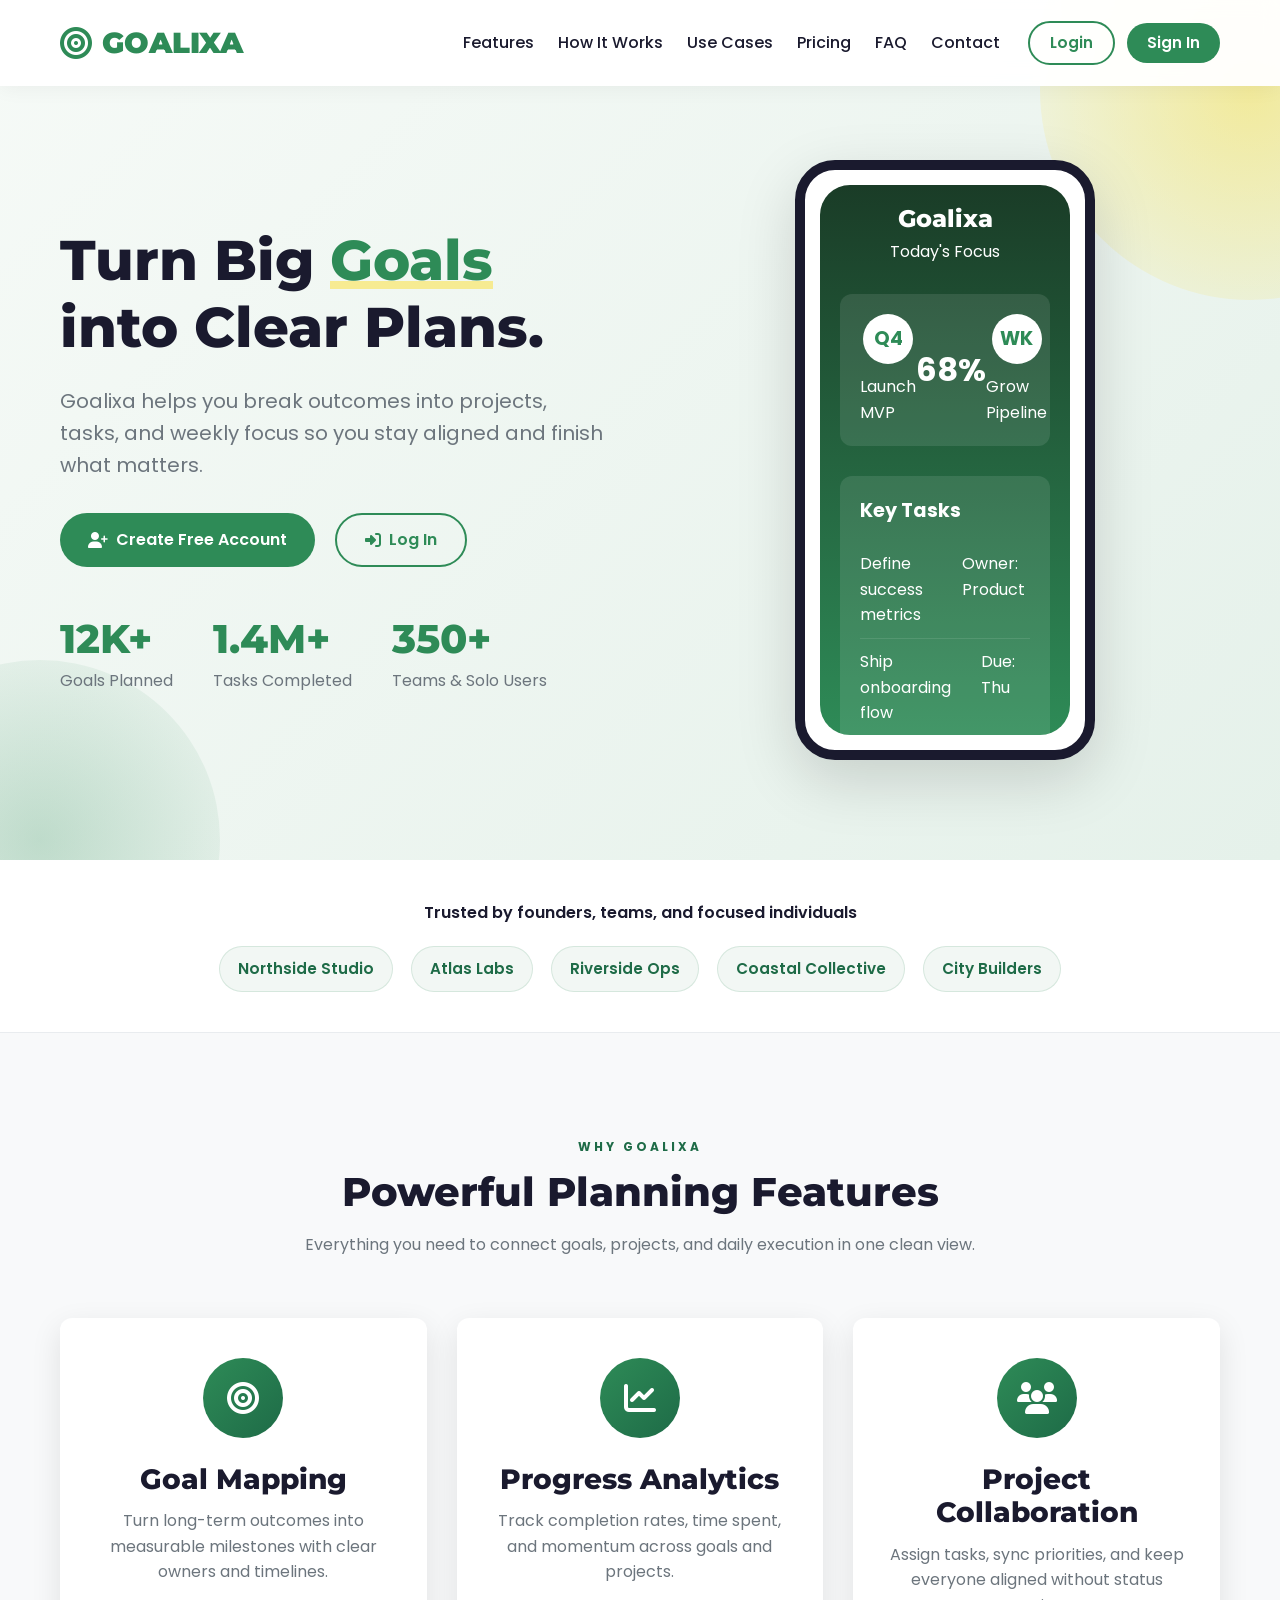
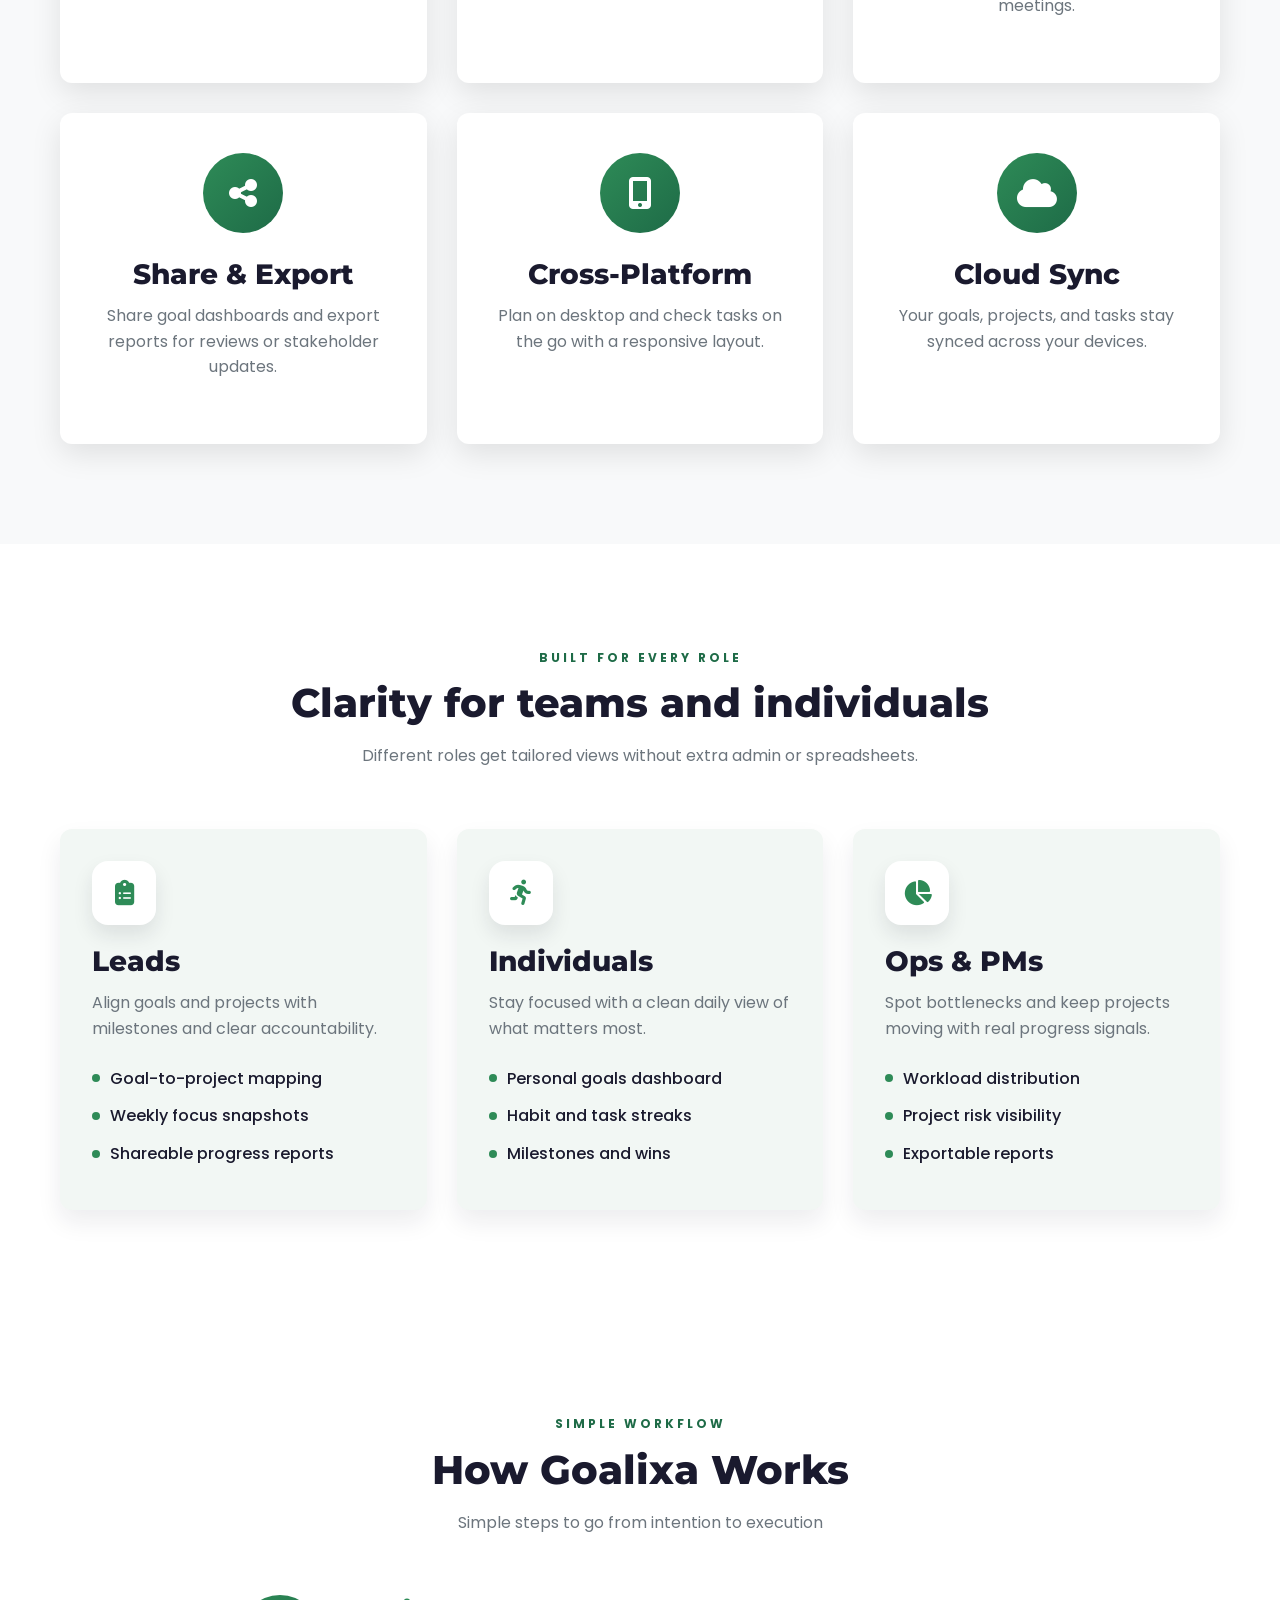
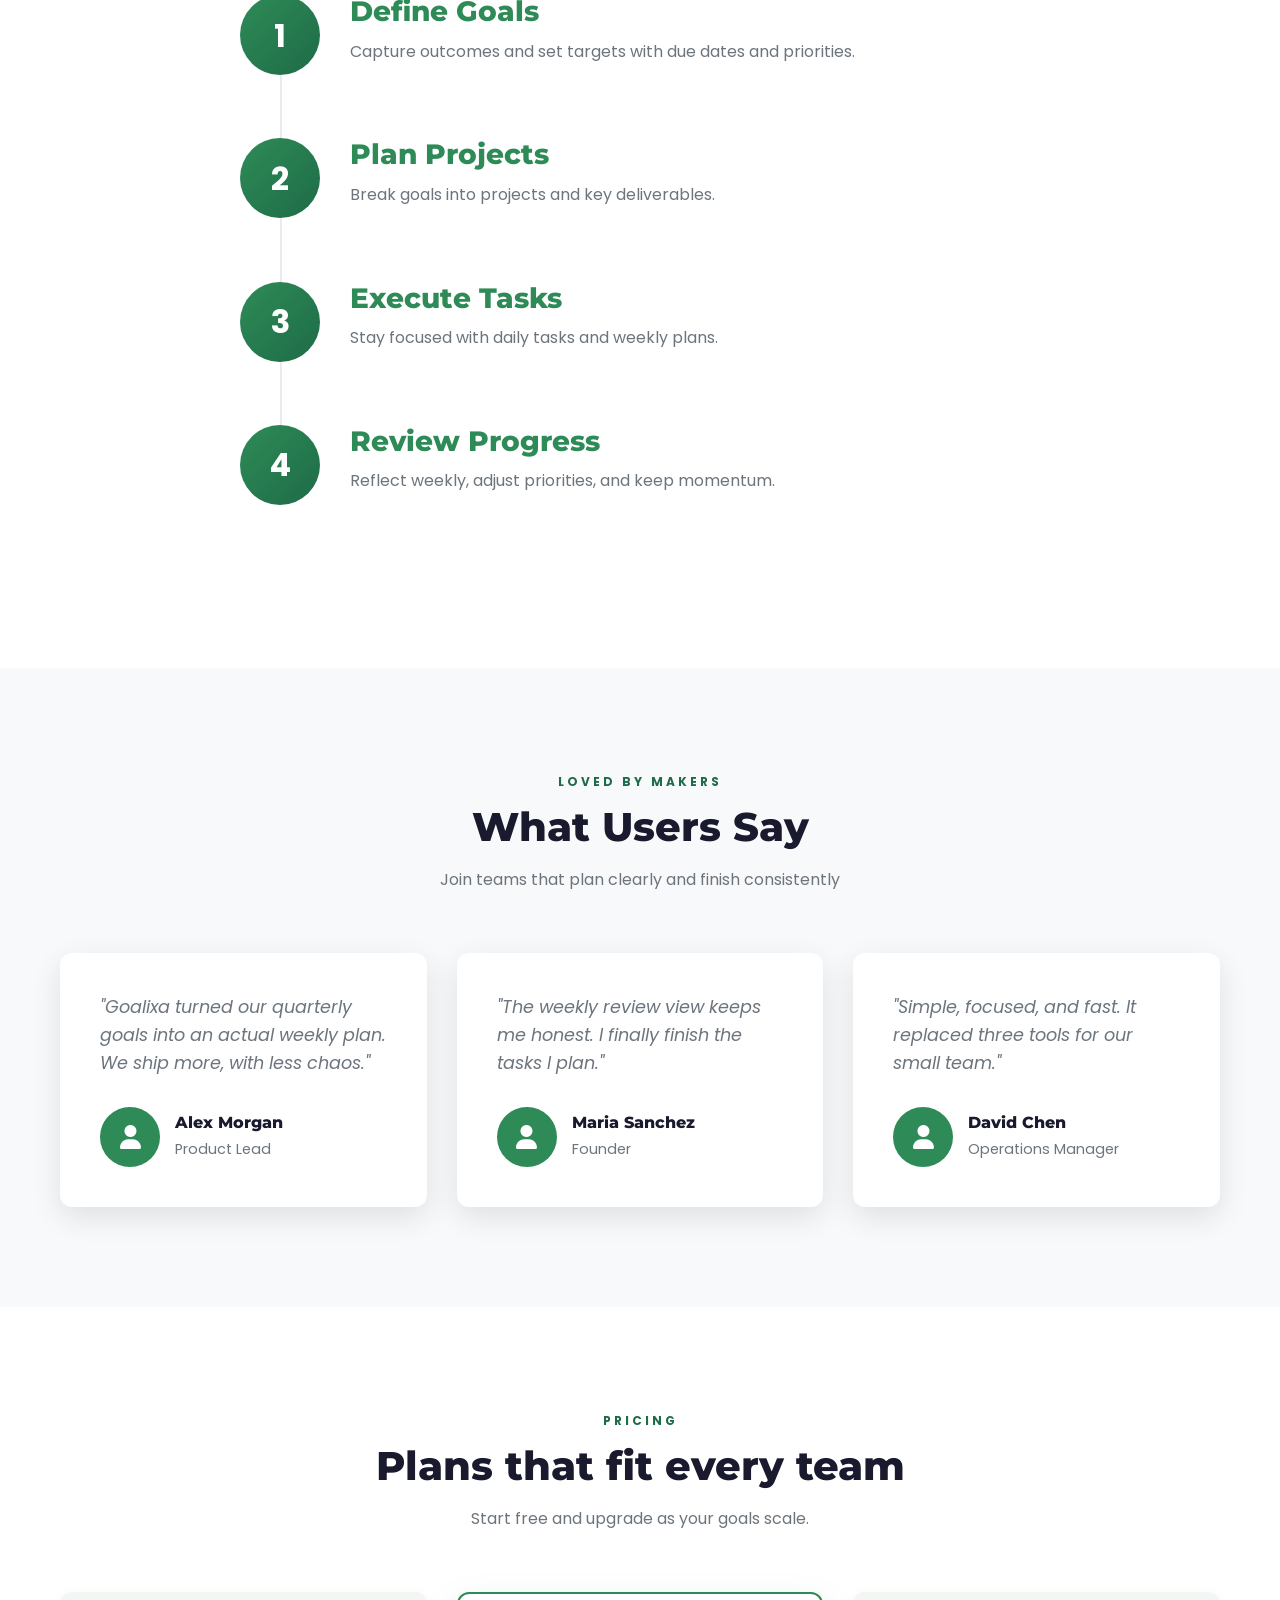
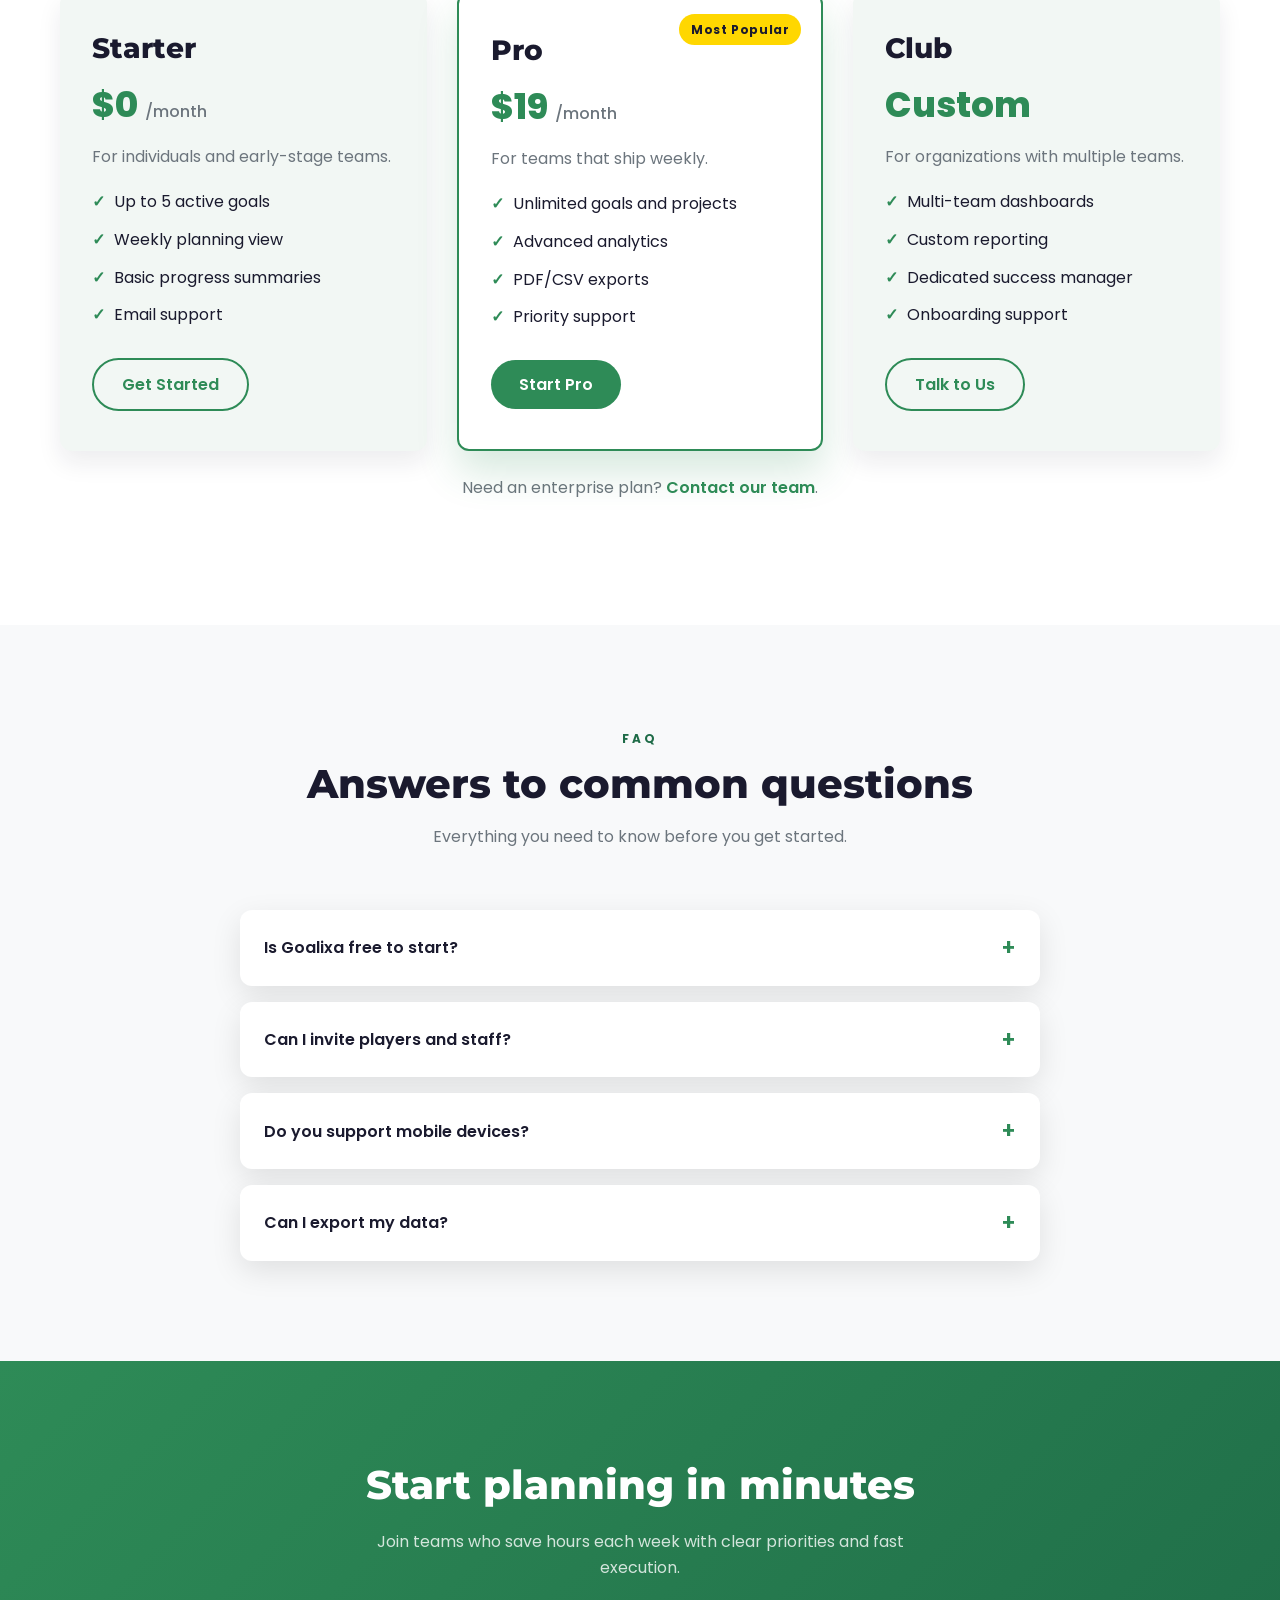
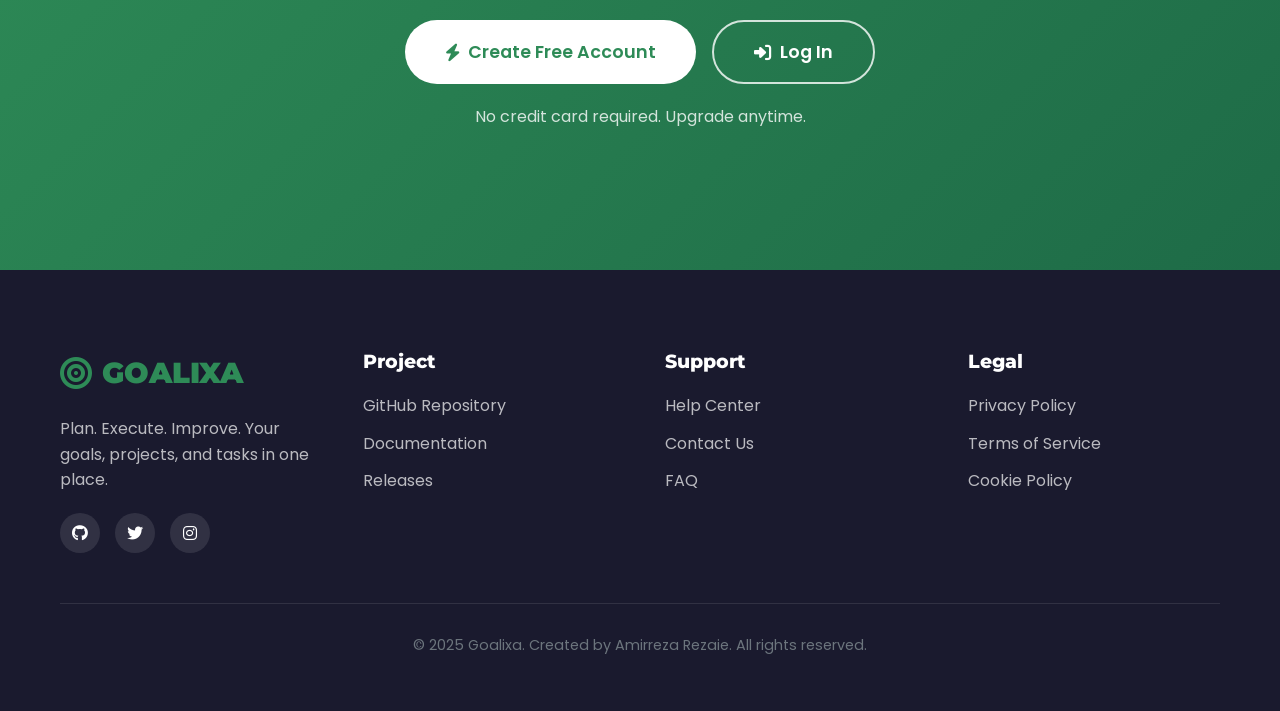
==== commit 1be0614f: "modify UI" ====
--- a/index.html
+++ b/index.html
@@ -3,18 +3,18 @@
 <head>
     <meta charset="UTF-8">
     <meta name="viewport" content="width=device-width, initial-scale=1.0">
-    <title>Goalixa - Track Soccer Goals & Stats</title>
+    <title>Goalixa - Goals, Plans, Projects, Tasks</title>
     <link rel="stylesheet" href="style.css">
     <link rel="stylesheet" href="https://cdnjs.cloudflare.com/ajax/libs/font-awesome/6.4.0/css/all.min.css">
     <link href="https://fonts.googleapis.com/css2?family=Poppins:wght@300;400;500;600;700&family=Montserrat:wght@800;900&display=swap" rel="stylesheet">
-    <link rel="icon" type="image/x-icon" href="https://cdn-icons-png.flaticon.com/512/863/863684.png">
+    <link rel="icon" type="image/x-icon" href="https://cdn-icons-png.flaticon.com/512/3595/3595455.png">
 </head>
 <body>
     <!-- Navigation -->
     <nav class="navbar">
         <div class="container">
             <div class="nav-brand">
-                <i class="fas fa-futbol"></i>
+                <i class="fas fa-bullseye"></i>
                 <span class="brand-name">GOALIXA</span>
             </div>
             <div class="nav-menu">
@@ -41,8 +41,8 @@
     <section class="hero">
         <div class="container">
             <div class="hero-content">
-                <h1>Own Every Match. Track Every <span class="highlight">Goal</span>.</h1>
-                <p class="hero-subtitle">Goalixa helps teams log matches, analyze trends, and share results in minutes. Everything you need from kickoff to review.</p>
+                <h1>Turn Big <span class="highlight">Goals</span> into Clear Plans.</h1>
+                <p class="hero-subtitle">Goalixa helps you break outcomes into projects, tasks, and weekly focus so you stay aligned and finish what matters.</p>
                 <div class="hero-buttons">
                     <a href="https://goalixa.com/auth/register" class="btn btn-primary">
                         <i class="fas fa-user-plus"></i> Create Free Account
@@ -54,15 +54,15 @@
                 <div class="hero-stats">
                     <div class="stat">
                         <h3>12K+</h3>
-                        <p>Matches Logged</p>
+                        <p>Goals Planned</p>
                     </div>
                     <div class="stat">
                         <h3>1.4M+</h3>
-                        <p>Events Tracked</p>
+                        <p>Tasks Completed</p>
                     </div>
                     <div class="stat">
                         <h3>350+</h3>
-                        <p>Clubs & Academies</p>
+                        <p>Teams & Solo Users</p>
                     </div>
                 </div>
             </div>
@@ -72,35 +72,35 @@
                         <div class="app-screen">
                             <div class="app-header">
                                 <h4>Goalixa</h4>
-                                <span>Today's Match</span>
+                                <span>Today's Focus</span>
                             </div>
                             <div class="match-info">
                                 <div class="team">
-                                    <div class="team-logo">FC</div>
-                                    <span>FC United</span>
+                                    <div class="team-logo">Q4</div>
+                                    <span>Launch MVP</span>
                                 </div>
                                 <div class="score">
-                                    <span>3 - 2</span>
+                                    <span>68%</span>
                                 </div>
                                 <div class="team">
-                                    <div class="team-logo">SC</div>
-                                    <span>SC City</span>
+                                    <div class="team-logo">WK</div>
+                                    <span>Grow Pipeline</span>
                                 </div>
                             </div>
                             <div class="goal-tracker">
-                                <h5>Goals Scored</h5>
+                                <h5>Key Tasks</h5>
                                 <div class="goals-list">
                                     <div class="goal-item">
-                                        <span class="player">Messi (15')</span>
-                                        <span class="assist">Assist: Neymar</span>
+                                        <span class="player">Define success metrics</span>
+                                        <span class="assist">Owner: Product</span>
                                     </div>
                                     <div class="goal-item">
-                                        <span class="player">Ronaldo (42')</span>
-                                        <span class="assist">Assist: Kroos</span>
+                                        <span class="player">Ship onboarding flow</span>
+                                        <span class="assist">Due: Thu</span>
                                     </div>
                                     <div class="goal-item">
-                                        <span class="player">Mbappé (78')</span>
-                                        <span class="assist">Penalty</span>
+                                        <span class="player">Interview 5 users</span>
+                                        <span class="assist">Status: Scheduled</span>
                                     </div>
                                 </div>
                             </div>
@@ -114,13 +114,13 @@
     <!-- Trust Section -->
     <section class="trust">
         <div class="container">
-            <p class="trust-title">Trusted by coaches, analysts, and grassroots clubs</p>
+            <p class="trust-title">Trusted by founders, teams, and focused individuals</p>
             <div class="trust-items">
-                <span class="trust-item reveal">Northside FC</span>
-                <span class="trust-item reveal">Atlas Academy</span>
-                <span class="trust-item reveal">Riverside United</span>
-                <span class="trust-item reveal">Coastal Rangers</span>
-                <span class="trust-item reveal">City Juniors</span>
+                <span class="trust-item reveal">Northside Studio</span>
+                <span class="trust-item reveal">Atlas Labs</span>
+                <span class="trust-item reveal">Riverside Ops</span>
+                <span class="trust-item reveal">Coastal Collective</span>
+                <span class="trust-item reveal">City Builders</span>
             </div>
         </div>
     </section>
@@ -130,51 +130,51 @@
         <div class="container">
             <div class="section-header">
                 <span class="section-kicker">Why Goalixa</span>
-                <h2>Powerful Features</h2>
-                <p>Everything you need to track performance, keep match data tidy, and share results fast.</p>
+                <h2>Powerful Planning Features</h2>
+                <p>Everything you need to connect goals, projects, and daily execution in one clean view.</p>
             </div>
             <div class="features-grid">
                 <div class="feature-card reveal">
                     <div class="feature-icon">
                         <i class="fas fa-bullseye"></i>
                     </div>
-                    <h3>Goal Tracking</h3>
-                    <p>Log every goal with time, scorer, assist type, and position data for detailed analysis.</p>
+                    <h3>Goal Mapping</h3>
+                    <p>Turn long-term outcomes into measurable milestones with clear owners and timelines.</p>
                 </div>
                 <div class="feature-card reveal">
                     <div class="feature-icon">
                         <i class="fas fa-chart-line"></i>
                     </div>
-                    <h3>Performance Stats</h3>
-                    <p>Get insights with advanced statistics, graphs, and performance metrics.</p>
+                    <h3>Progress Analytics</h3>
+                    <p>Track completion rates, time spent, and momentum across goals and projects.</p>
                 </div>
                 <div class="feature-card reveal">
                     <div class="feature-icon">
                         <i class="fas fa-users"></i>
                     </div>
-                    <h3>Team Management</h3>
-                    <p>Manage multiple teams, players, and matches in one intuitive interface.</p>
+                    <h3>Project Collaboration</h3>
+                    <p>Assign tasks, sync priorities, and keep everyone aligned without status meetings.</p>
                 </div>
                 <div class="feature-card reveal">
                     <div class="feature-icon">
                         <i class="fas fa-share-alt"></i>
                     </div>
                     <h3>Share & Export</h3>
-                    <p>Share match results and export data to CSV or PDF for reporting.</p>
+                    <p>Share goal dashboards and export reports for reviews or stakeholder updates.</p>
                 </div>
                 <div class="feature-card reveal">
                     <div class="feature-icon">
                         <i class="fas fa-mobile-alt"></i>
                     </div>
                     <h3>Cross-Platform</h3>
-                    <p>Works on desktop, tablet, and mobile devices with responsive design.</p>
+                    <p>Plan on desktop and check tasks on the go with a responsive layout.</p>
                 </div>
                 <div class="feature-card reveal">
                     <div class="feature-icon">
                         <i class="fas fa-cloud"></i>
                     </div>
                     <h3>Cloud Sync</h3>
-                    <p>Your data is safely stored and synced across all your devices.</p>
+                    <p>Your goals, projects, and tasks stay synced across your devices.</p>
                 </div>
             </div>
         </div>
@@ -185,44 +185,44 @@
         <div class="container">
             <div class="section-header">
                 <span class="section-kicker">Built for every role</span>
-                <h2>Make better decisions on and off the pitch</h2>
-                <p>Coaches, players, and analysts get tailored insights without extra admin.</p>
+                <h2>Clarity for teams and individuals</h2>
+                <p>Different roles get tailored views without extra admin or spreadsheets.</p>
             </div>
             <div class="use-cases-grid">
                 <div class="use-case-card reveal">
                     <div class="use-icon">
                         <i class="fas fa-clipboard-list"></i>
                     </div>
-                    <h3>Coaches</h3>
-                    <p>Plan sessions and review match flow with clear timelines and substitutions.</p>
+                    <h3>Leads</h3>
+                    <p>Align goals and projects with milestones and clear accountability.</p>
                     <ul class="use-list">
-                        <li>Lineup and rotation tracking</li>
-                        <li>Match timeline summaries</li>
-                        <li>Shareable reports for parents</li>
+                        <li>Goal-to-project mapping</li>
+                        <li>Weekly focus snapshots</li>
+                        <li>Shareable progress reports</li>
                     </ul>
                 </div>
                 <div class="use-case-card reveal">
                     <div class="use-icon">
                         <i class="fas fa-running"></i>
                     </div>
-                    <h3>Players</h3>
-                    <p>See personal progress across matches and set clear improvement goals.</p>
+                    <h3>Individuals</h3>
+                    <p>Stay focused with a clean daily view of what matters most.</p>
                     <ul class="use-list">
-                        <li>Personal stats dashboard</li>
-                        <li>Highlights and milestones</li>
-                        <li>Goal involvement trends</li>
+                        <li>Personal goals dashboard</li>
+                        <li>Habit and task streaks</li>
+                        <li>Milestones and wins</li>
                     </ul>
                 </div>
                 <div class="use-case-card reveal">
                     <div class="use-icon">
                         <i class="fas fa-chart-pie"></i>
                     </div>
-                    <h3>Analysts</h3>
-                    <p>Break down patterns and identify what wins matches for your squad.</p>
+                    <h3>Ops & PMs</h3>
+                    <p>Spot bottlenecks and keep projects moving with real progress signals.</p>
                     <ul class="use-list">
-                        <li>Shot and assist mapping</li>
-                        <li>Game phase analysis</li>
-                        <li>Exportable data sets</li>
+                        <li>Workload distribution</li>
+                        <li>Project risk visibility</li>
+                        <li>Exportable reports</li>
                     </ul>
                 </div>
             </div>
@@ -235,35 +235,35 @@
             <div class="section-header">
                 <span class="section-kicker">Simple workflow</span>
                 <h2>How Goalixa Works</h2>
-                <p>Simple steps to elevate your soccer tracking experience</p>
+                <p>Simple steps to go from intention to execution</p>
             </div>
             <div class="steps">
                 <div class="step reveal">
                     <div class="step-number">1</div>
                     <div class="step-content">
-                        <h3>Create Match</h3>
-                        <p>Set up a new match with teams, players, and match details.</p>
+                        <h3>Define Goals</h3>
+                        <p>Capture outcomes and set targets with due dates and priorities.</p>
                     </div>
                 </div>
                 <div class="step reveal">
                     <div class="step-number">2</div>
                     <div class="step-content">
-                        <h3>Track Goals</h3>
-                        <p>Log goals in real-time during the match with all relevant details.</p>
+                        <h3>Plan Projects</h3>
+                        <p>Break goals into projects and key deliverables.</p>
                     </div>
                 </div>
                 <div class="step reveal">
                     <div class="step-number">3</div>
                     <div class="step-content">
-                        <h3>Analyze Stats</h3>
-                        <p>Review match statistics, player performance, and team insights.</p>
+                        <h3>Execute Tasks</h3>
+                        <p>Stay focused with daily tasks and weekly plans.</p>
                     </div>
                 </div>
                 <div class="step reveal">
                     <div class="step-number">4</div>
                     <div class="step-content">
-                        <h3>Share Results</h3>
-                        <p>Export data or share match results with your team and friends.</p>
+                        <h3>Review Progress</h3>
+                        <p>Reflect weekly, adjust priorities, and keep momentum.</p>
                     </div>
                 </div>
             </div>
@@ -274,28 +274,28 @@
     <section id="testimonials" class="testimonials">
         <div class="container">
             <div class="section-header">
-                <span class="section-kicker">Loved by teams</span>
+                <span class="section-kicker">Loved by makers</span>
                 <h2>What Users Say</h2>
-                <p>Join hundreds of satisfied coaches and players</p>
+                <p>Join teams that plan clearly and finish consistently</p>
             </div>
             <div class="testimonials-grid">
                 <div class="testimonial-card reveal">
                     <div class="testimonial-content">
-                        <p>"Goalixa transformed how we track our team's performance. The stats are incredible!"</p>
+                        <p>"Goalixa turned our quarterly goals into an actual weekly plan. We ship more, with less chaos."</p>
                     </div>
                     <div class="testimonial-author">
                         <div class="author-avatar">
                             <i class="fas fa-user"></i>
                         </div>
                         <div class="author-info">
-                            <h4>Alex Ferguson</h4>
-                            <p>Team Coach</p>
+                            <h4>Alex Morgan</h4>
+                            <p>Product Lead</p>
                         </div>
                     </div>
                 </div>
                 <div class="testimonial-card reveal">
                     <div class="testimonial-content">
-                        <p>"As a player, I love seeing my goal statistics over time. It motivates me to improve!"</p>
+                        <p>"The weekly review view keeps me honest. I finally finish the tasks I plan."</p>
                     </div>
                     <div class="testimonial-author">
                         <div class="author-avatar">
@@ -303,13 +303,13 @@
                         </div>
                         <div class="author-info">
                             <h4>Maria Sanchez</h4>
-                            <p>Professional Player</p>
+                            <p>Founder</p>
                         </div>
                     </div>
                 </div>
                 <div class="testimonial-card reveal">
                     <div class="testimonial-content">
-                        <p>"Simple to use yet powerful. Our amateur league now has professional-level stats."</p>
+                        <p>"Simple, focused, and fast. It replaced three tools for our small team."</p>
                     </div>
                     <div class="testimonial-author">
                         <div class="author-avatar">
@@ -317,7 +317,7 @@
                         </div>
                         <div class="author-info">
                             <h4>David Chen</h4>
-                            <p>League Manager</p>
+                            <p>Operations Manager</p>
                         </div>
                     </div>
                 </div>
@@ -330,18 +330,18 @@
         <div class="container">
             <div class="section-header">
                 <span class="section-kicker">Pricing</span>
-                <h2>Plans that fit every squad</h2>
-                <p>Start free and upgrade when your team grows.</p>
+                <h2>Plans that fit every team</h2>
+                <p>Start free and upgrade as your goals scale.</p>
             </div>
             <div class="pricing-grid">
                 <div class="pricing-card reveal">
                     <h3>Starter</h3>
                     <p class="price">$0 <span>/month</span></p>
-                    <p class="price-note">For small squads and tryouts.</p>
+                    <p class="price-note">For individuals and early-stage teams.</p>
                     <ul class="pricing-list">
-                        <li>Up to 25 players</li>
-                        <li>Match timeline & goals</li>
-                        <li>Basic stat summaries</li>
+                        <li>Up to 5 active goals</li>
+                        <li>Weekly planning view</li>
+                        <li>Basic progress summaries</li>
                         <li>Email support</li>
                     </ul>
                     <a href="https://goalixa.com/auth/register" class="btn btn-secondary">Get Started</a>
@@ -350,9 +350,9 @@
                     <span class="pricing-badge">Most Popular</span>
                     <h3>Pro</h3>
                     <p class="price">$19 <span>/month</span></p>
-                    <p class="price-note">For competitive teams and academies.</p>
+                    <p class="price-note">For teams that ship weekly.</p>
                     <ul class="pricing-list">
-                        <li>Unlimited matches</li>
+                        <li>Unlimited goals and projects</li>
                         <li>Advanced analytics</li>
                         <li>PDF/CSV exports</li>
                         <li>Priority support</li>
@@ -362,7 +362,7 @@
                 <div class="pricing-card reveal">
                     <h3>Club</h3>
                     <p class="price">Custom</p>
-                    <p class="price-note">For multi-team organizations.</p>
+                    <p class="price-note">For organizations with multiple teams.</p>
                     <ul class="pricing-list">
                         <li>Multi-team dashboards</li>
                         <li>Custom reporting</li>
@@ -372,7 +372,7 @@
                     <a href="#contact" class="btn btn-secondary">Talk to Us</a>
                 </div>
             </div>
-            <p class="pricing-note">Need a large academy plan? <a href="#contact">Contact our team</a>.</p>
+            <p class="pricing-note">Need an enterprise plan? <a href="#contact">Contact our team</a>.</p>
         </div>
     </section>
 
@@ -387,11 +387,11 @@
             <div class="faq-list">
                 <details class="faq-item reveal">
                     <summary>Is Goalixa free to start?</summary>
-                    <p>Yes. The Starter plan is free and includes match tracking, timelines, and basic stats.</p>
+                    <p>Yes. The Starter plan is free and includes goal planning, weekly views, and basic stats.</p>
                 </details>
                 <details class="faq-item reveal">
                     <summary>Can I invite players and staff?</summary>
-                    <p>You can invite players, coaches, and analysts to collaborate and share match reports.</p>
+                    <p>You can invite teammates and collaborators to work on shared goals and projects.</p>
                 </details>
                 <details class="faq-item reveal">
                     <summary>Do you support mobile devices?</summary>
@@ -408,8 +408,8 @@
     <!-- CTA Section -->
     <section class="cta">
         <div class="container">
-            <h2>Start tracking in minutes</h2>
-            <p>Join teams who save hours each week with clean match logs and instant insights.</p>
+            <h2>Start planning in minutes</h2>
+            <p>Join teams who save hours each week with clear priorities and fast execution.</p>
             <div class="cta-actions">
                 <a href="https://goalixa.com/auth/register" class="btn btn-primary btn-large">
                     <i class="fas fa-bolt"></i> Create Free Account
@@ -428,10 +428,10 @@
             <div class="footer-content">
                 <div class="footer-brand">
                     <div class="nav-brand">
-                        <i class="fas fa-futbol"></i>
+                        <i class="fas fa-bullseye"></i>
                         <span class="brand-name">GOALIXA</span>
                     </div>
-                    <p>Track. Analyze. Improve. Your ultimate soccer companion.</p>
+                    <p>Plan. Execute. Improve. Your goals, projects, and tasks in one place.</p>
                     <div class="social-links">
                         <a href="https://github.com/AmirrezaRezaie/Goalixa" target="_blank" rel="noopener noreferrer"><i class="fab fa-github"></i></a>
                         <a href="#"><i class="fab fa-twitter"></i></a>
--- a/style.css
+++ b/style.css
@@ -6,7 +6,7 @@
 }
 
 :root {
-    --primary: #2E8B57; /* Soccer field green */
+    --primary: #2E8B57; /* Focused green */
     --primary-dark: #1E6B47;
     --secondary: #FFD700; /* Gold for highlights */
     --dark: #1A1A2E;
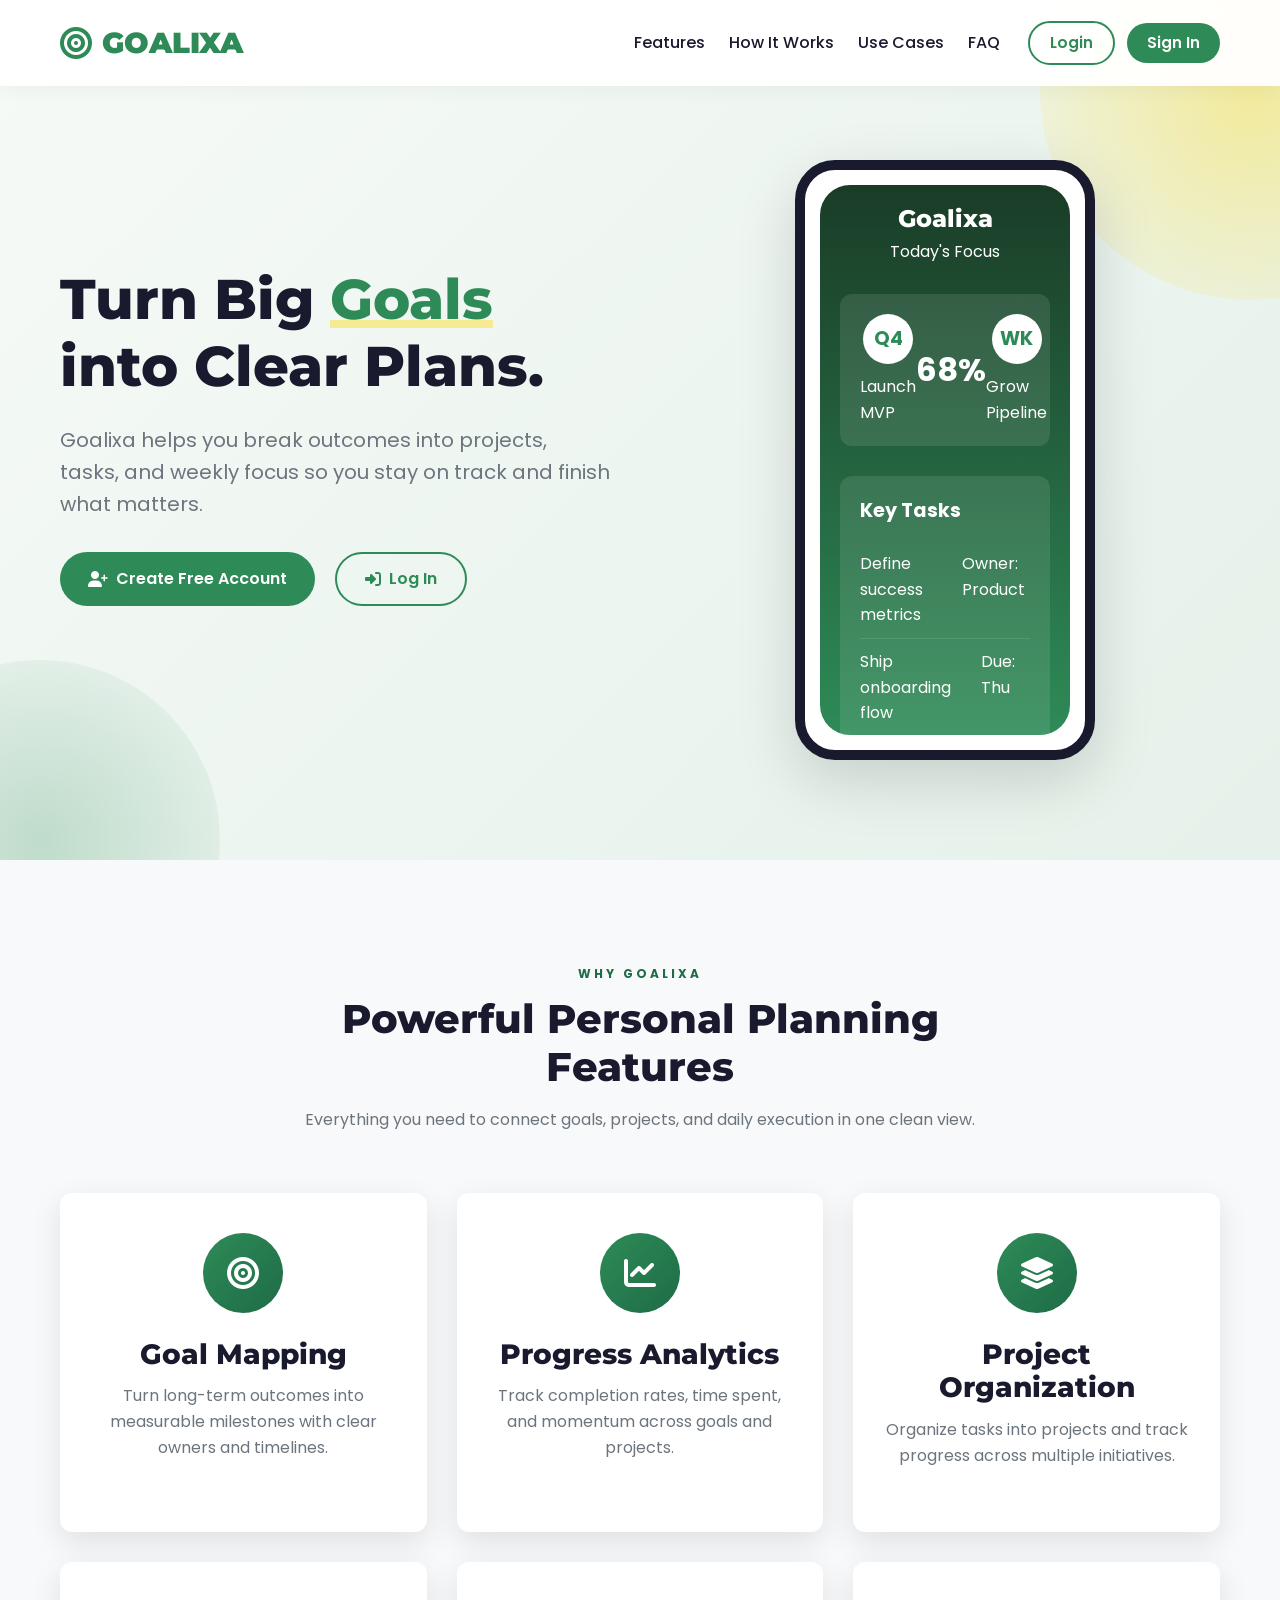
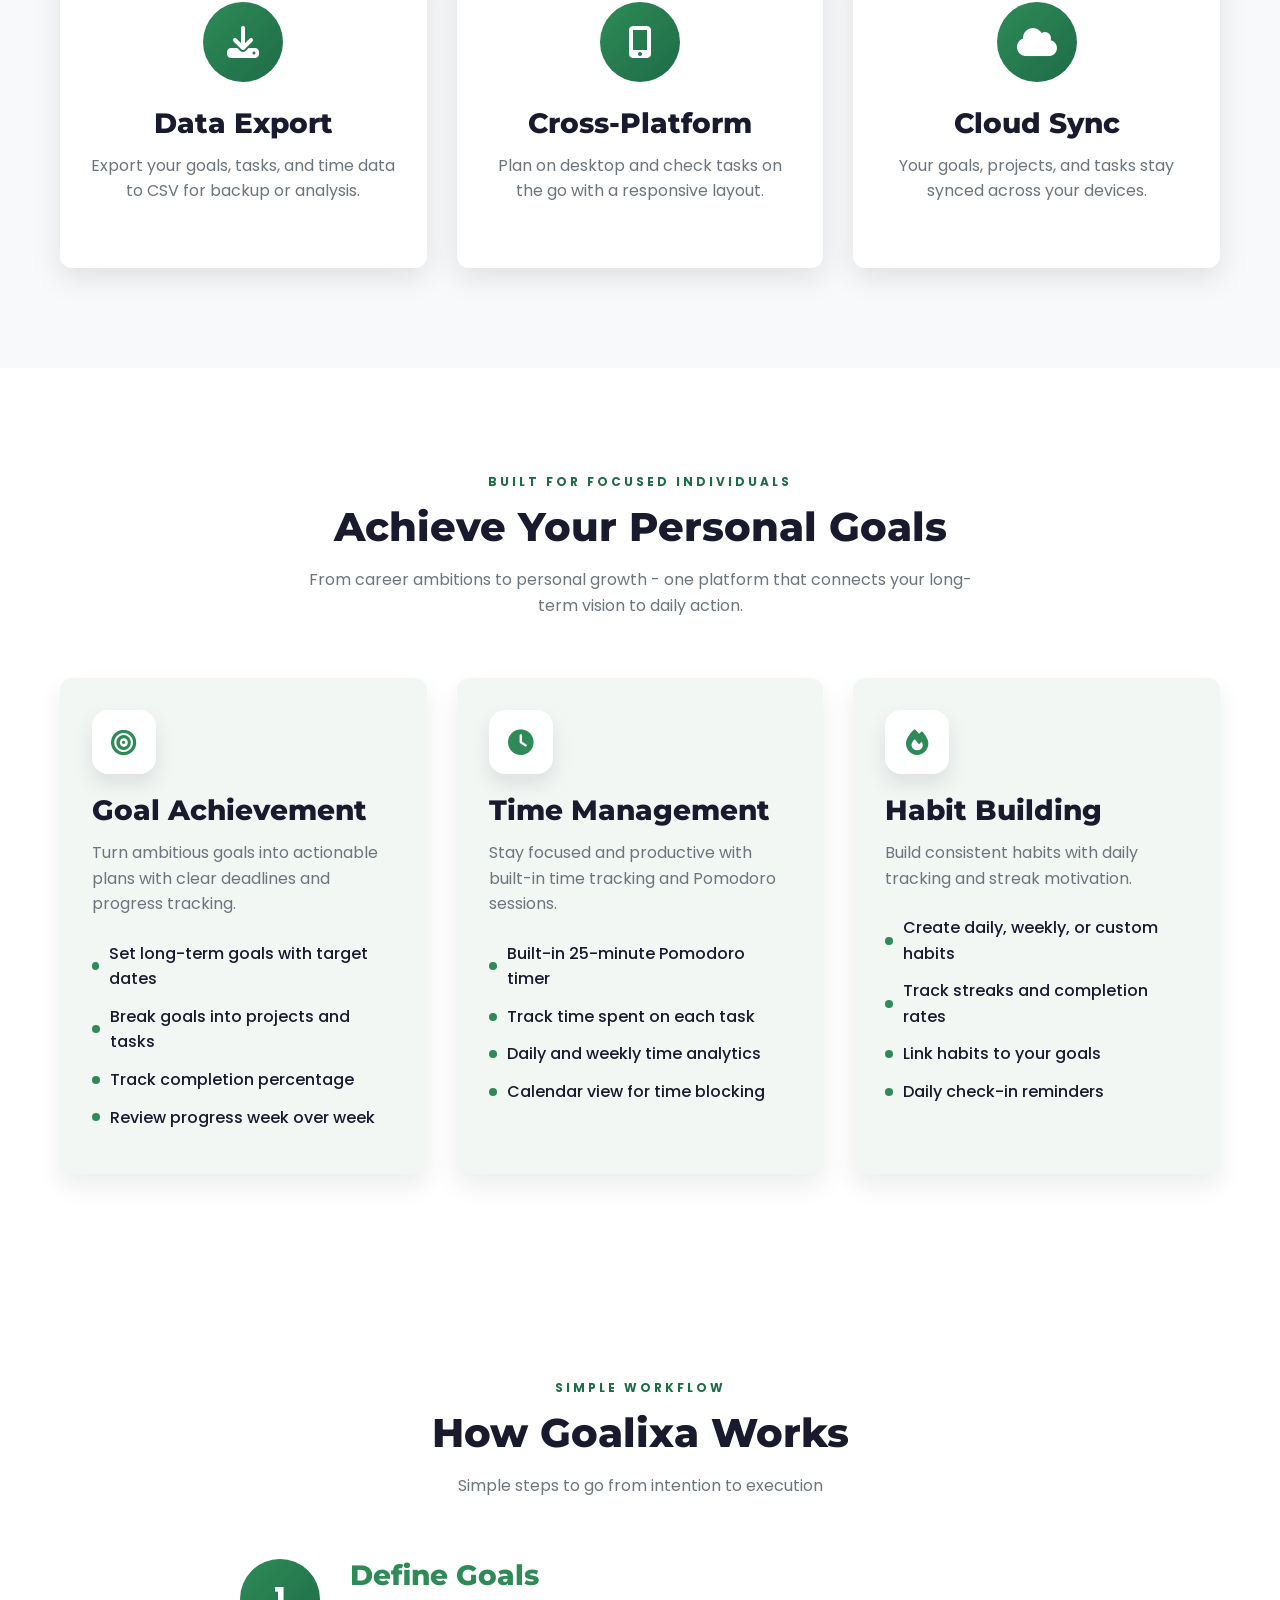
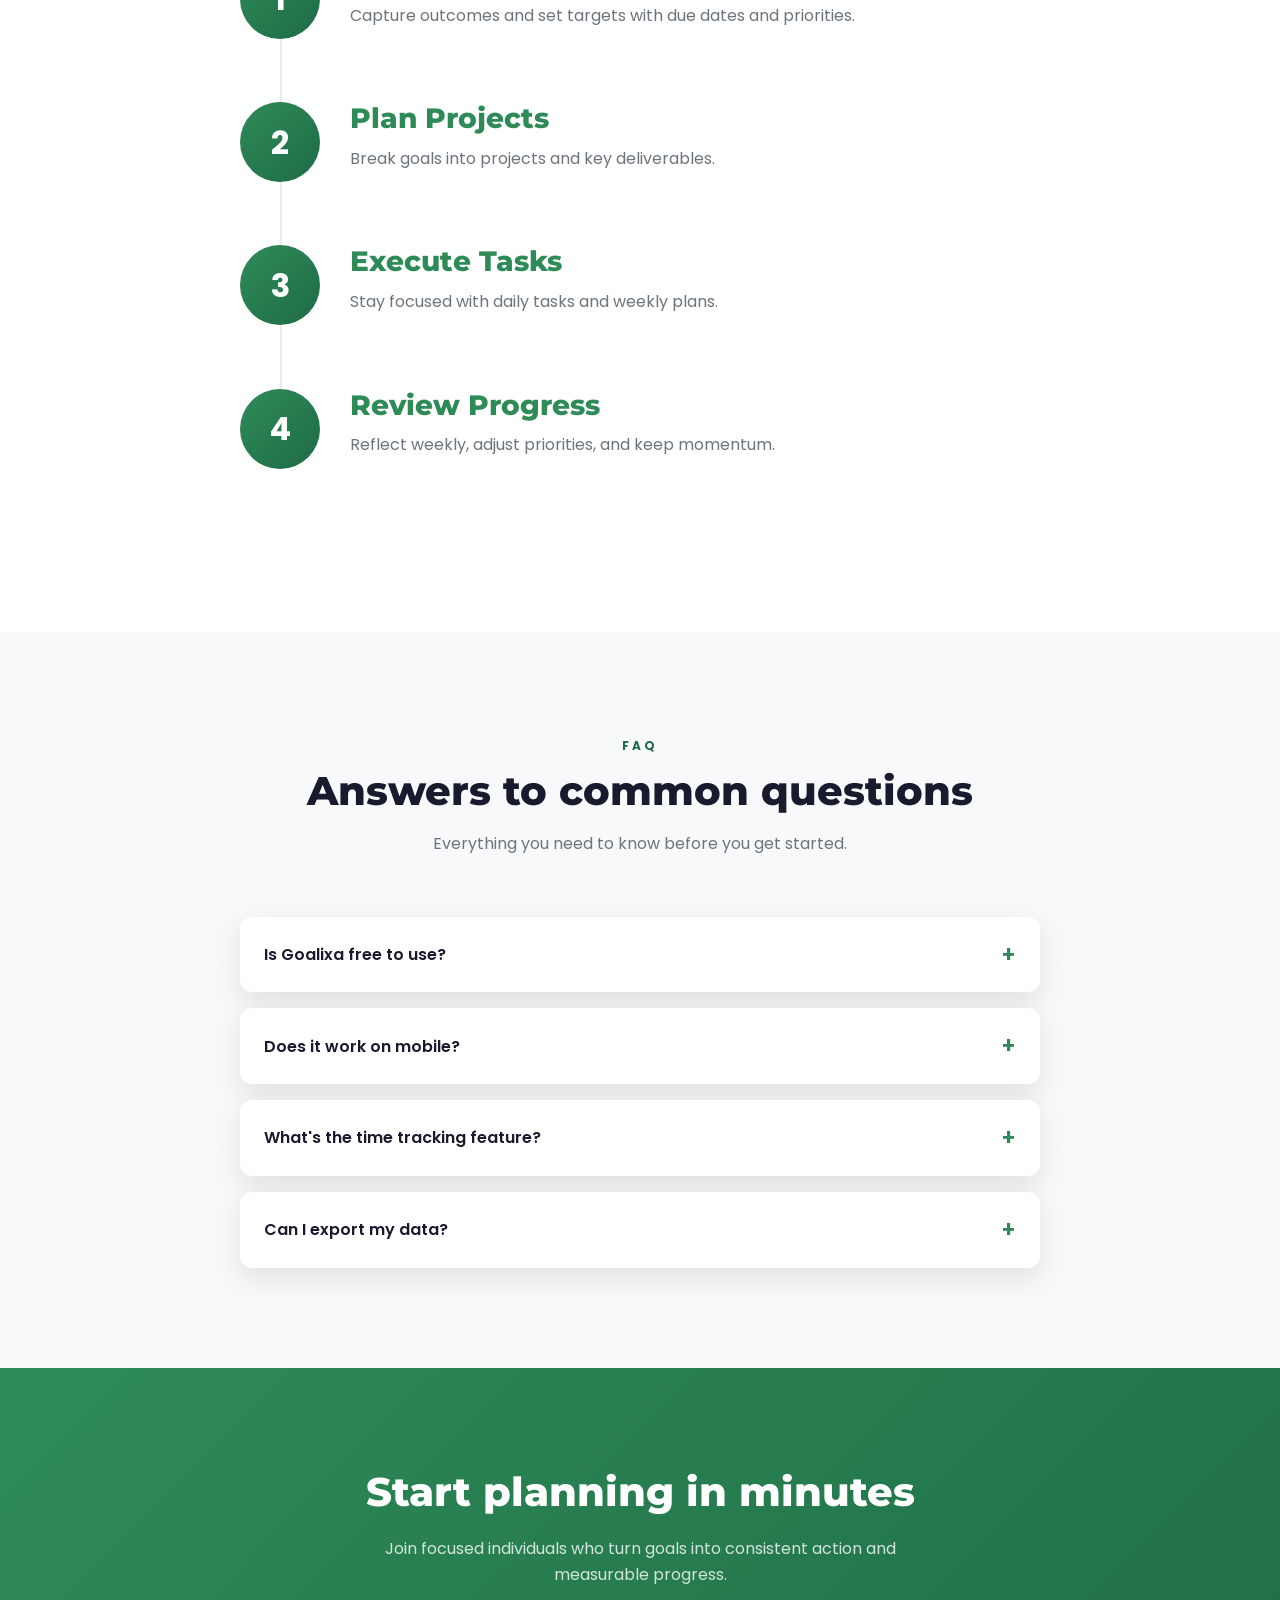
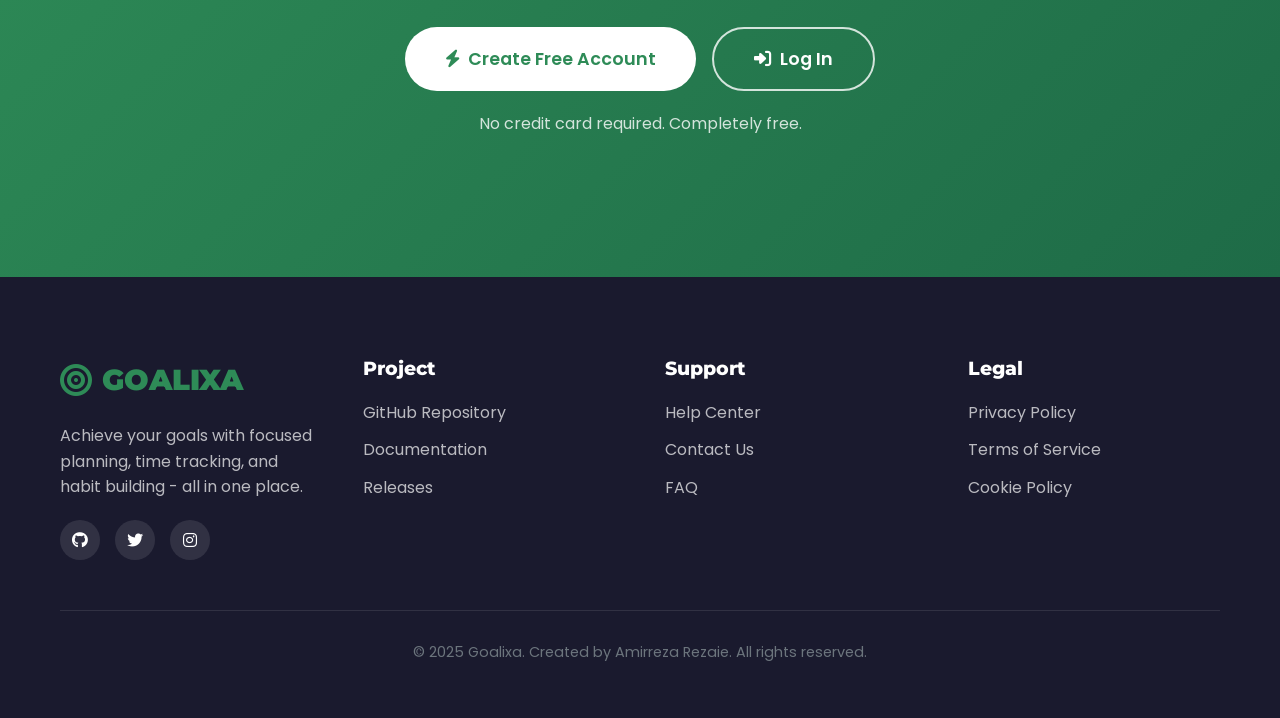
==== commit b14172d6: "remove teams and improve static data" ====
--- a/index.html
+++ b/index.html
@@ -22,15 +22,14 @@
                     <a href="#features">Features</a>
                     <a href="#how-it-works">How It Works</a>
                     <a href="#use-cases">Use Cases</a>
-                    <a href="#pricing">Pricing</a>
                     <a href="#faq">FAQ</a>
-                    <a href="#contact">Contact</a>
-                </div>
-                <div class="nav-cta">
-                    <a href="https://goalixa.com/auth/" class="btn btn-secondary btn-nav">Login</a>
-                    <a href="https://goalixa.com/auth/register" class="btn btn-primary btn-nav">Sign In</a>
-                </div>
-            </div>
+                </div>
+            <div class="nav-cta">
+                <a href="https://auth.goalixa.com/" class="btn btn-secondary btn-nav">Login</a>
+                <a href="https://auth.goalixa.com/register" class="btn btn-primary btn-nav">Sign In</a>
+                <button id="install-btn" class="btn btn-secondary btn-nav install-btn" type="button">Install App</button>
+            </div>
+        </div>
             <button class="menu-toggle">
                 <i class="fas fa-bars"></i>
             </button>
@@ -42,28 +41,14 @@
         <div class="container">
             <div class="hero-content">
                 <h1>Turn Big <span class="highlight">Goals</span> into Clear Plans.</h1>
-                <p class="hero-subtitle">Goalixa helps you break outcomes into projects, tasks, and weekly focus so you stay aligned and finish what matters.</p>
+                <p class="hero-subtitle">Goalixa helps you break outcomes into projects, tasks, and weekly focus so you stay on track and finish what matters.</p>
                 <div class="hero-buttons">
-                    <a href="https://goalixa.com/auth/register" class="btn btn-primary">
+                    <a href="https://auth.goalixa.com/register" class="btn btn-primary">
                         <i class="fas fa-user-plus"></i> Create Free Account
                     </a>
-                    <a href="https://goalixa.com/auth/" class="btn btn-secondary">
+                    <a href="https://auth.goalixa.com/" class="btn btn-secondary">
                         <i class="fas fa-right-to-bracket"></i> Log In
                     </a>
-                </div>
-                <div class="hero-stats">
-                    <div class="stat">
-                        <h3>12K+</h3>
-                        <p>Goals Planned</p>
-                    </div>
-                    <div class="stat">
-                        <h3>1.4M+</h3>
-                        <p>Tasks Completed</p>
-                    </div>
-                    <div class="stat">
-                        <h3>350+</h3>
-                        <p>Teams & Solo Users</p>
-                    </div>
                 </div>
             </div>
             <div class="hero-image">
@@ -111,26 +96,12 @@
         </div>
     </section>
 
-    <!-- Trust Section -->
-    <section class="trust">
-        <div class="container">
-            <p class="trust-title">Trusted by founders, teams, and focused individuals</p>
-            <div class="trust-items">
-                <span class="trust-item reveal">Northside Studio</span>
-                <span class="trust-item reveal">Atlas Labs</span>
-                <span class="trust-item reveal">Riverside Ops</span>
-                <span class="trust-item reveal">Coastal Collective</span>
-                <span class="trust-item reveal">City Builders</span>
-            </div>
-        </div>
-    </section>
-
     <!-- Features Section -->
     <section id="features" class="features">
         <div class="container">
             <div class="section-header">
                 <span class="section-kicker">Why Goalixa</span>
-                <h2>Powerful Planning Features</h2>
+                <h2>Powerful Personal Planning Features</h2>
                 <p>Everything you need to connect goals, projects, and daily execution in one clean view.</p>
             </div>
             <div class="features-grid">
@@ -150,17 +121,17 @@
                 </div>
                 <div class="feature-card reveal">
                     <div class="feature-icon">
-                        <i class="fas fa-users"></i>
-                    </div>
-                    <h3>Project Collaboration</h3>
-                    <p>Assign tasks, sync priorities, and keep everyone aligned without status meetings.</p>
-                </div>
-                <div class="feature-card reveal">
-                    <div class="feature-icon">
-                        <i class="fas fa-share-alt"></i>
-                    </div>
-                    <h3>Share & Export</h3>
-                    <p>Share goal dashboards and export reports for reviews or stakeholder updates.</p>
+                        <i class="fas fa-layer-group"></i>
+                    </div>
+                    <h3>Project Organization</h3>
+                    <p>Organize tasks into projects and track progress across multiple initiatives.</p>
+                </div>
+                <div class="feature-card reveal">
+                    <div class="feature-icon">
+                        <i class="fas fa-download"></i>
+                    </div>
+                    <h3>Data Export</h3>
+                    <p>Export your goals, tasks, and time data to CSV for backup or analysis.</p>
                 </div>
                 <div class="feature-card reveal">
                     <div class="feature-icon">
@@ -184,45 +155,48 @@
     <section id="use-cases" class="use-cases">
         <div class="container">
             <div class="section-header">
-                <span class="section-kicker">Built for every role</span>
-                <h2>Clarity for teams and individuals</h2>
-                <p>Different roles get tailored views without extra admin or spreadsheets.</p>
+                <span class="section-kicker">Built for focused individuals</span>
+                <h2>Achieve Your Personal Goals</h2>
+                <p>From career ambitions to personal growth - one platform that connects your long-term vision to daily action.</p>
             </div>
             <div class="use-cases-grid">
                 <div class="use-case-card reveal">
                     <div class="use-icon">
-                        <i class="fas fa-clipboard-list"></i>
-                    </div>
-                    <h3>Leads</h3>
-                    <p>Align goals and projects with milestones and clear accountability.</p>
+                        <i class="fas fa-bullseye"></i>
+                    </div>
+                    <h3>Goal Achievement</h3>
+                    <p>Turn ambitious goals into actionable plans with clear deadlines and progress tracking.</p>
                     <ul class="use-list">
-                        <li>Goal-to-project mapping</li>
-                        <li>Weekly focus snapshots</li>
-                        <li>Shareable progress reports</li>
+                        <li>Set long-term goals with target dates</li>
+                        <li>Break goals into projects and tasks</li>
+                        <li>Track completion percentage</li>
+                        <li>Review progress week over week</li>
                     </ul>
                 </div>
                 <div class="use-case-card reveal">
                     <div class="use-icon">
-                        <i class="fas fa-running"></i>
-                    </div>
-                    <h3>Individuals</h3>
-                    <p>Stay focused with a clean daily view of what matters most.</p>
+                        <i class="fas fa-clock"></i>
+                    </div>
+                    <h3>Time Management</h3>
+                    <p>Stay focused and productive with built-in time tracking and Pomodoro sessions.</p>
                     <ul class="use-list">
-                        <li>Personal goals dashboard</li>
-                        <li>Habit and task streaks</li>
-                        <li>Milestones and wins</li>
+                        <li>Built-in 25-minute Pomodoro timer</li>
+                        <li>Track time spent on each task</li>
+                        <li>Daily and weekly time analytics</li>
+                        <li>Calendar view for time blocking</li>
                     </ul>
                 </div>
                 <div class="use-case-card reveal">
                     <div class="use-icon">
-                        <i class="fas fa-chart-pie"></i>
-                    </div>
-                    <h3>Ops & PMs</h3>
-                    <p>Spot bottlenecks and keep projects moving with real progress signals.</p>
+                        <i class="fas fa-fire"></i>
+                    </div>
+                    <h3>Habit Building</h3>
+                    <p>Build consistent habits with daily tracking and streak motivation.</p>
                     <ul class="use-list">
-                        <li>Workload distribution</li>
-                        <li>Project risk visibility</li>
-                        <li>Exportable reports</li>
+                        <li>Create daily, weekly, or custom habits</li>
+                        <li>Track streaks and completion rates</li>
+                        <li>Link habits to your goals</li>
+                        <li>Daily check-in reminders</li>
                     </ul>
                 </div>
             </div>
@@ -270,112 +244,6 @@
         </div>
     </section>
 
-    <!-- Testimonials -->
-    <section id="testimonials" class="testimonials">
-        <div class="container">
-            <div class="section-header">
-                <span class="section-kicker">Loved by makers</span>
-                <h2>What Users Say</h2>
-                <p>Join teams that plan clearly and finish consistently</p>
-            </div>
-            <div class="testimonials-grid">
-                <div class="testimonial-card reveal">
-                    <div class="testimonial-content">
-                        <p>"Goalixa turned our quarterly goals into an actual weekly plan. We ship more, with less chaos."</p>
-                    </div>
-                    <div class="testimonial-author">
-                        <div class="author-avatar">
-                            <i class="fas fa-user"></i>
-                        </div>
-                        <div class="author-info">
-                            <h4>Alex Morgan</h4>
-                            <p>Product Lead</p>
-                        </div>
-                    </div>
-                </div>
-                <div class="testimonial-card reveal">
-                    <div class="testimonial-content">
-                        <p>"The weekly review view keeps me honest. I finally finish the tasks I plan."</p>
-                    </div>
-                    <div class="testimonial-author">
-                        <div class="author-avatar">
-                            <i class="fas fa-user"></i>
-                        </div>
-                        <div class="author-info">
-                            <h4>Maria Sanchez</h4>
-                            <p>Founder</p>
-                        </div>
-                    </div>
-                </div>
-                <div class="testimonial-card reveal">
-                    <div class="testimonial-content">
-                        <p>"Simple, focused, and fast. It replaced three tools for our small team."</p>
-                    </div>
-                    <div class="testimonial-author">
-                        <div class="author-avatar">
-                            <i class="fas fa-user"></i>
-                        </div>
-                        <div class="author-info">
-                            <h4>David Chen</h4>
-                            <p>Operations Manager</p>
-                        </div>
-                    </div>
-                </div>
-            </div>
-        </div>
-    </section>
-
-    <!-- Pricing Section -->
-    <section id="pricing" class="pricing">
-        <div class="container">
-            <div class="section-header">
-                <span class="section-kicker">Pricing</span>
-                <h2>Plans that fit every team</h2>
-                <p>Start free and upgrade as your goals scale.</p>
-            </div>
-            <div class="pricing-grid">
-                <div class="pricing-card reveal">
-                    <h3>Starter</h3>
-                    <p class="price">$0 <span>/month</span></p>
-                    <p class="price-note">For individuals and early-stage teams.</p>
-                    <ul class="pricing-list">
-                        <li>Up to 5 active goals</li>
-                        <li>Weekly planning view</li>
-                        <li>Basic progress summaries</li>
-                        <li>Email support</li>
-                    </ul>
-                    <a href="https://goalixa.com/auth/register" class="btn btn-secondary">Get Started</a>
-                </div>
-                <div class="pricing-card featured reveal">
-                    <span class="pricing-badge">Most Popular</span>
-                    <h3>Pro</h3>
-                    <p class="price">$19 <span>/month</span></p>
-                    <p class="price-note">For teams that ship weekly.</p>
-                    <ul class="pricing-list">
-                        <li>Unlimited goals and projects</li>
-                        <li>Advanced analytics</li>
-                        <li>PDF/CSV exports</li>
-                        <li>Priority support</li>
-                    </ul>
-                    <a href="https://goalixa.com/auth/register" class="btn btn-primary">Start Pro</a>
-                </div>
-                <div class="pricing-card reveal">
-                    <h3>Club</h3>
-                    <p class="price">Custom</p>
-                    <p class="price-note">For organizations with multiple teams.</p>
-                    <ul class="pricing-list">
-                        <li>Multi-team dashboards</li>
-                        <li>Custom reporting</li>
-                        <li>Dedicated success manager</li>
-                        <li>Onboarding support</li>
-                    </ul>
-                    <a href="#contact" class="btn btn-secondary">Talk to Us</a>
-                </div>
-            </div>
-            <p class="pricing-note">Need an enterprise plan? <a href="#contact">Contact our team</a>.</p>
-        </div>
-    </section>
-
     <!-- FAQ Section -->
     <section id="faq" class="faq">
         <div class="container">
@@ -386,20 +254,20 @@
             </div>
             <div class="faq-list">
                 <details class="faq-item reveal">
-                    <summary>Is Goalixa free to start?</summary>
-                    <p>Yes. The Starter plan is free and includes goal planning, weekly views, and basic stats.</p>
+                    <summary>Is Goalixa free to use?</summary>
+                    <p>Yes. Goalixa is completely free with full access to all features including goal planning, time tracking, habit building, and progress analytics.</p>
                 </details>
                 <details class="faq-item reveal">
-                    <summary>Can I invite players and staff?</summary>
-                    <p>You can invite teammates and collaborators to work on shared goals and projects.</p>
+                    <summary>Does it work on mobile?</summary>
+                    <p>Absolutely. Goalixa is built as a Progressive Web App (PWA) that works on desktop, tablet, and mobile with offline support.</p>
                 </details>
                 <details class="faq-item reveal">
-                    <summary>Do you support mobile devices?</summary>
-                    <p>Absolutely. Goalixa is built for desktop, tablet, and mobile use so you can track anywhere.</p>
+                    <summary>What's the time tracking feature?</summary>
+                    <p>Built-in Pomodoro-style timer (25-minute sessions) that tracks time spent on tasks, helping you measure real progress vs. planned work.</p>
                 </details>
                 <details class="faq-item reveal">
                     <summary>Can I export my data?</summary>
-                    <p>Yes. Pro plans include PDF and CSV exports for deeper reporting and sharing.</p>
+                    <p>Yes. You can export your goals, tasks, time entries, and progress data to CSV for backup or analysis.</p>
                 </details>
             </div>
         </div>
@@ -409,16 +277,16 @@
     <section class="cta">
         <div class="container">
             <h2>Start planning in minutes</h2>
-            <p>Join teams who save hours each week with clear priorities and fast execution.</p>
+            <p>Join focused individuals who turn goals into consistent action and measurable progress.</p>
             <div class="cta-actions">
-                <a href="https://goalixa.com/auth/register" class="btn btn-primary btn-large">
+                <a href="https://auth.goalixa.com/register" class="btn btn-primary btn-large">
                     <i class="fas fa-bolt"></i> Create Free Account
                 </a>
-                <a href="https://goalixa.com/auth/" class="btn btn-outline-light btn-large">
+                <a href="https://auth.goalixa.com/" class="btn btn-outline-light btn-large">
                     <i class="fas fa-right-to-bracket"></i> Log In
                 </a>
             </div>
-            <p class="cta-note">No credit card required. Upgrade anytime.</p>
+            <p class="cta-note">No credit card required. Completely free.</p>
         </div>
     </section>
 
@@ -431,7 +299,7 @@
                         <i class="fas fa-bullseye"></i>
                         <span class="brand-name">GOALIXA</span>
                     </div>
-                    <p>Plan. Execute. Improve. Your goals, projects, and tasks in one place.</p>
+                    <p>Achieve your goals with focused planning, time tracking, and habit building - all in one place.</p>
                     <div class="social-links">
                         <a href="https://github.com/AmirrezaRezaie/Goalixa" target="_blank" rel="noopener noreferrer"><i class="fab fa-github"></i></a>
                         <a href="#"><i class="fab fa-twitter"></i></a>
--- a/style.css
+++ b/style.css
@@ -268,6 +268,14 @@
     white-space: nowrap;
 }
 
+.install-btn {
+    display: none;
+}
+
+.install-btn.visible {
+    display: inline-flex;
+}
+
 .menu-toggle {
     display: none;
     background: none;
@@ -330,22 +338,6 @@
     margin-bottom: 3rem;
 }
 
-.hero-stats {
-    display: flex;
-    gap: 40px;
-}
-
-.stat h3 {
-    font-size: 2.5rem;
-    color: var(--primary);
-    margin-bottom: 5px;
-}
-
-.stat p {
-    color: var(--gray);
-    margin: 0;
-}
-
 .hero-image {
     position: relative;
     display: flex;
@@ -445,43 +437,6 @@
     border-bottom: none;
 }
 
-/* Trust Section */
-.trust {
-    background: var(--white);
-    padding: 40px 0;
-    border-bottom: 1px solid var(--light-gray);
-}
-
-.trust-title {
-    text-align: center;
-    font-weight: 600;
-    margin-bottom: 20px;
-    color: var(--dark);
-}
-
-.trust-items {
-    display: flex;
-    flex-wrap: wrap;
-    justify-content: center;
-    gap: 18px;
-}
-
-.trust-items .trust-item:nth-child(1) { --delay: 0.02s; }
-.trust-items .trust-item:nth-child(2) { --delay: 0.06s; }
-.trust-items .trust-item:nth-child(3) { --delay: 0.1s; }
-.trust-items .trust-item:nth-child(4) { --delay: 0.14s; }
-.trust-items .trust-item:nth-child(5) { --delay: 0.18s; }
-
-.trust-item {
-    padding: 10px 18px;
-    border-radius: 999px;
-    background: var(--field);
-    border: 1px solid rgba(46, 139, 87, 0.15);
-    font-weight: 600;
-    color: var(--primary-dark);
-    font-size: 0.95rem;
-}
-
 /* Features Section */
 .features {
     padding: 100px 0;
@@ -641,158 +596,6 @@
 .step-content h3 {
     color: var(--primary);
     margin-bottom: 10px;
-}
-
-/* Testimonials */
-.testimonials {
-    padding: 100px 0;
-    background-color: var(--light);
-}
-
-.testimonials-grid {
-    display: grid;
-    grid-template-columns: repeat(auto-fit, minmax(300px, 1fr));
-    gap: 30px;
-}
-
-.testimonials-grid .testimonial-card:nth-child(1) { --delay: 0.05s; }
-.testimonials-grid .testimonial-card:nth-child(2) { --delay: 0.12s; }
-.testimonials-grid .testimonial-card:nth-child(3) { --delay: 0.19s; }
-
-.testimonial-card {
-    background: var(--white);
-    padding: 40px;
-    border-radius: var(--radius);
-    box-shadow: var(--shadow);
-}
-
-.testimonial-content {
-    font-style: italic;
-    margin-bottom: 30px;
-    font-size: 1.1rem;
-    color: var(--dark);
-}
-
-.testimonial-author {
-    display: flex;
-    align-items: center;
-    gap: 15px;
-}
-
-.author-avatar {
-    width: 60px;
-    height: 60px;
-    background: var(--primary);
-    border-radius: 50%;
-    display: flex;
-    align-items: center;
-    justify-content: center;
-    color: var(--white);
-    font-size: 1.5rem;
-}
-
-.author-info h4 {
-    margin-bottom: 5px;
-}
-
-.author-info p {
-    color: var(--gray);
-    margin: 0;
-    font-size: 0.9rem;
-}
-
-/* Pricing */
-.pricing {
-    padding: 100px 0;
-    background: var(--white);
-}
-
-.pricing-grid {
-    display: grid;
-    grid-template-columns: repeat(auto-fit, minmax(280px, 1fr));
-    gap: 30px;
-}
-
-.pricing-grid .pricing-card:nth-child(1) { --delay: 0.05s; }
-.pricing-grid .pricing-card:nth-child(2) { --delay: 0.12s; }
-.pricing-grid .pricing-card:nth-child(3) { --delay: 0.19s; }
-
-.pricing-card {
-    background: var(--field);
-    padding: 40px 32px;
-    border-radius: var(--radius);
-    box-shadow: 0 12px 24px rgba(26, 26, 46, 0.08);
-    position: relative;
-}
-
-.pricing-card.featured {
-    background: var(--white);
-    border: 2px solid var(--primary);
-    box-shadow: 0 20px 40px rgba(46, 139, 87, 0.2);
-}
-
-.pricing-badge {
-    position: absolute;
-    top: 20px;
-    right: 20px;
-    padding: 6px 12px;
-    border-radius: 999px;
-    background: var(--secondary);
-    color: var(--dark);
-    font-size: 0.75rem;
-    font-weight: 700;
-    letter-spacing: 0.05em;
-}
-
-.price {
-    font-size: 2.2rem;
-    font-weight: 800;
-    color: var(--primary);
-    margin: 10px 0;
-}
-
-.price span {
-    font-size: 1rem;
-    color: var(--gray);
-    font-weight: 500;
-}
-
-.price-note {
-    color: var(--gray);
-    margin-bottom: 20px;
-}
-
-.pricing-list {
-    list-style: none;
-    padding: 0;
-    margin: 0 0 30px;
-    color: var(--dark);
-}
-
-.pricing-list li {
-    margin-bottom: 12px;
-    padding-left: 22px;
-    position: relative;
-}
-
-.pricing-list li::before {
-    content: '✓';
-    position: absolute;
-    left: 0;
-    color: var(--primary);
-    font-weight: 700;
-}
-
-.pricing-note {
-    text-align: center;
-    margin-top: 24px;
-    color: var(--gray);
-}
-
-.pricing-note a {
-    color: var(--primary);
-    text-decoration: none;
-    font-weight: 600;
 }
 
 /* FAQ */
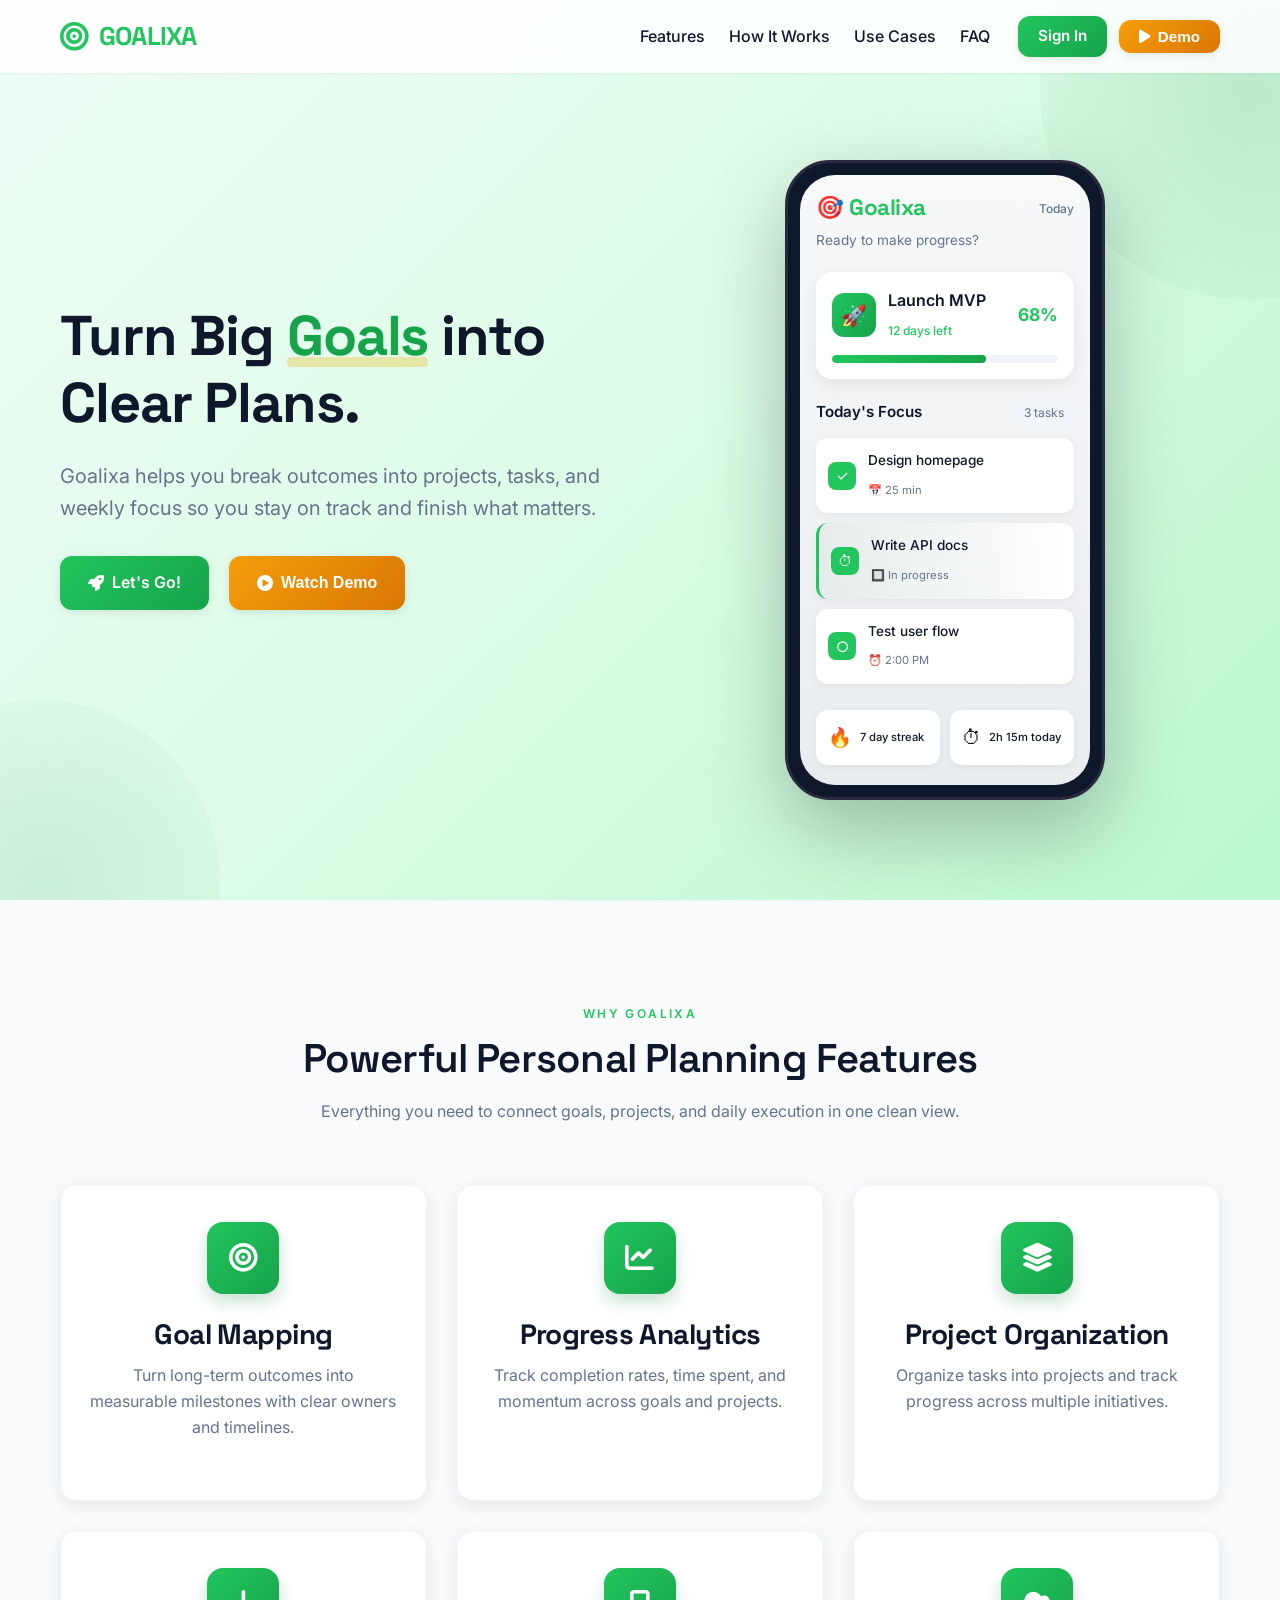
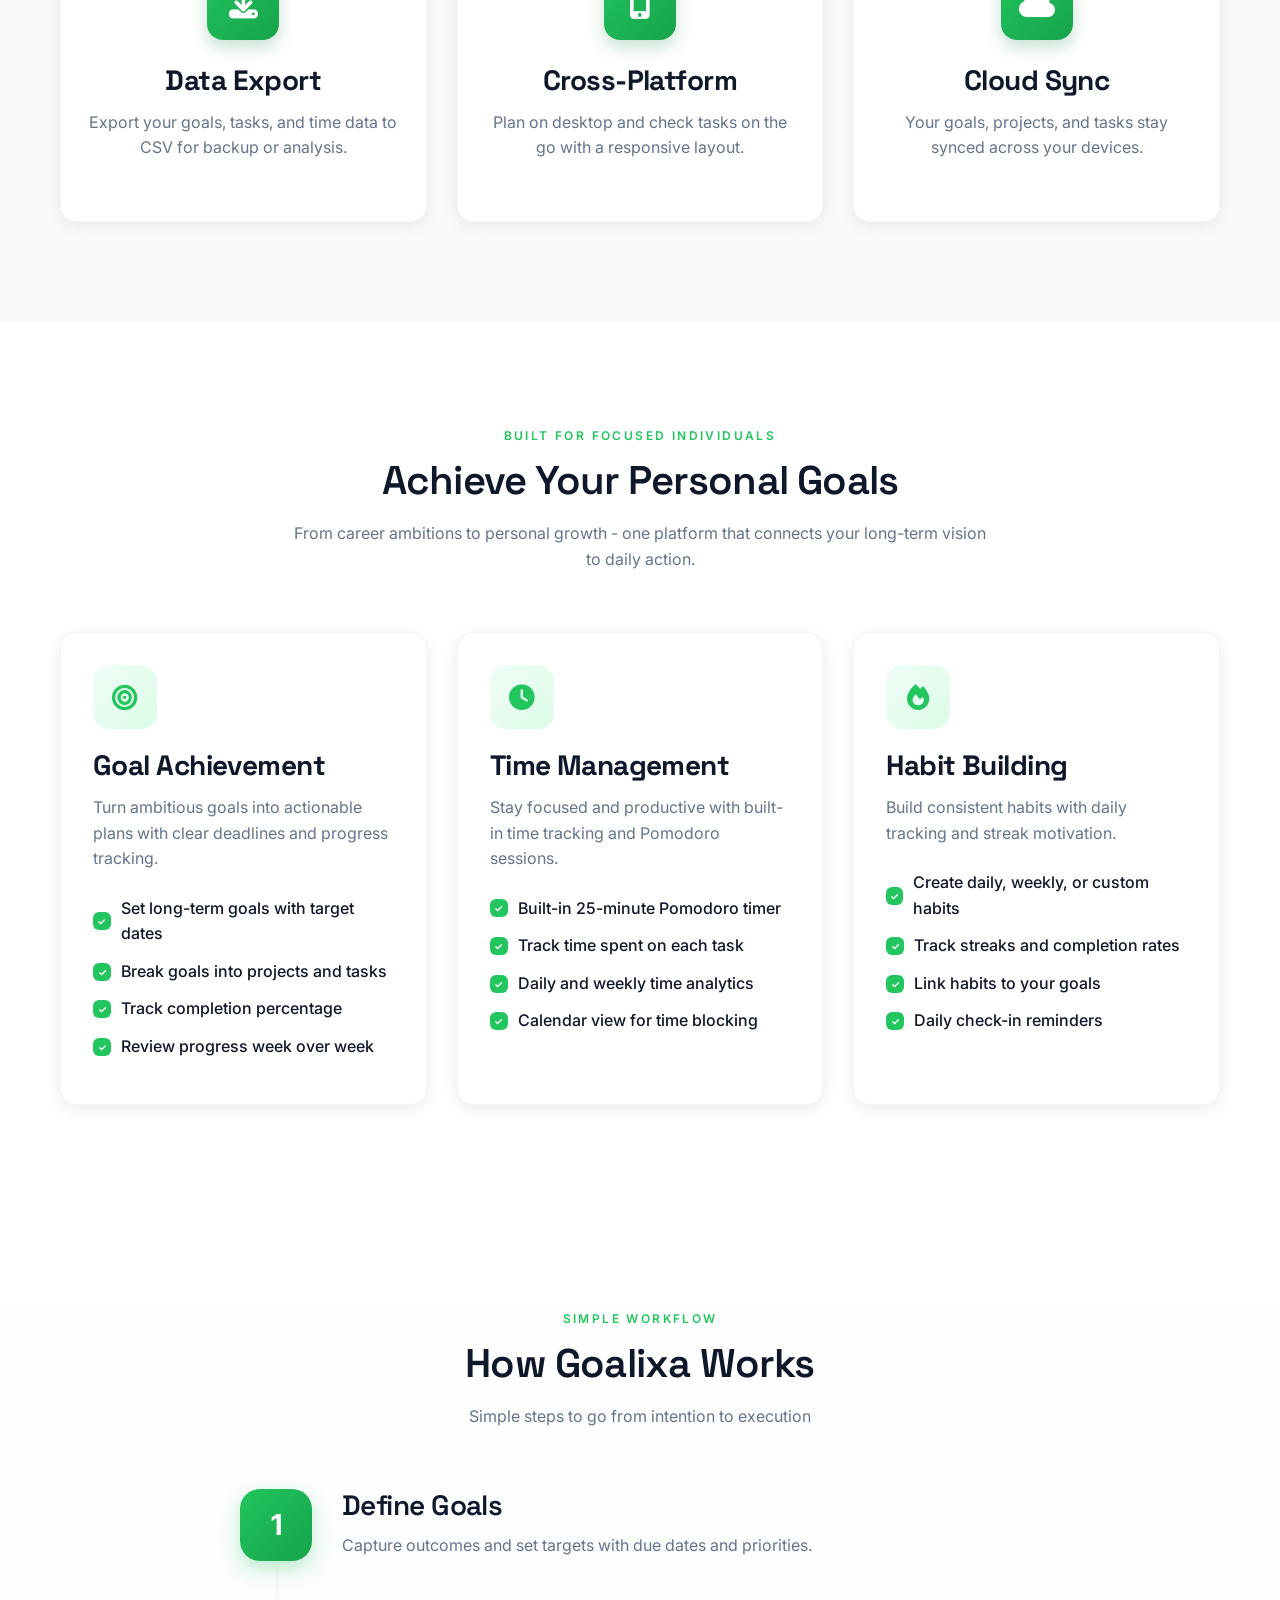
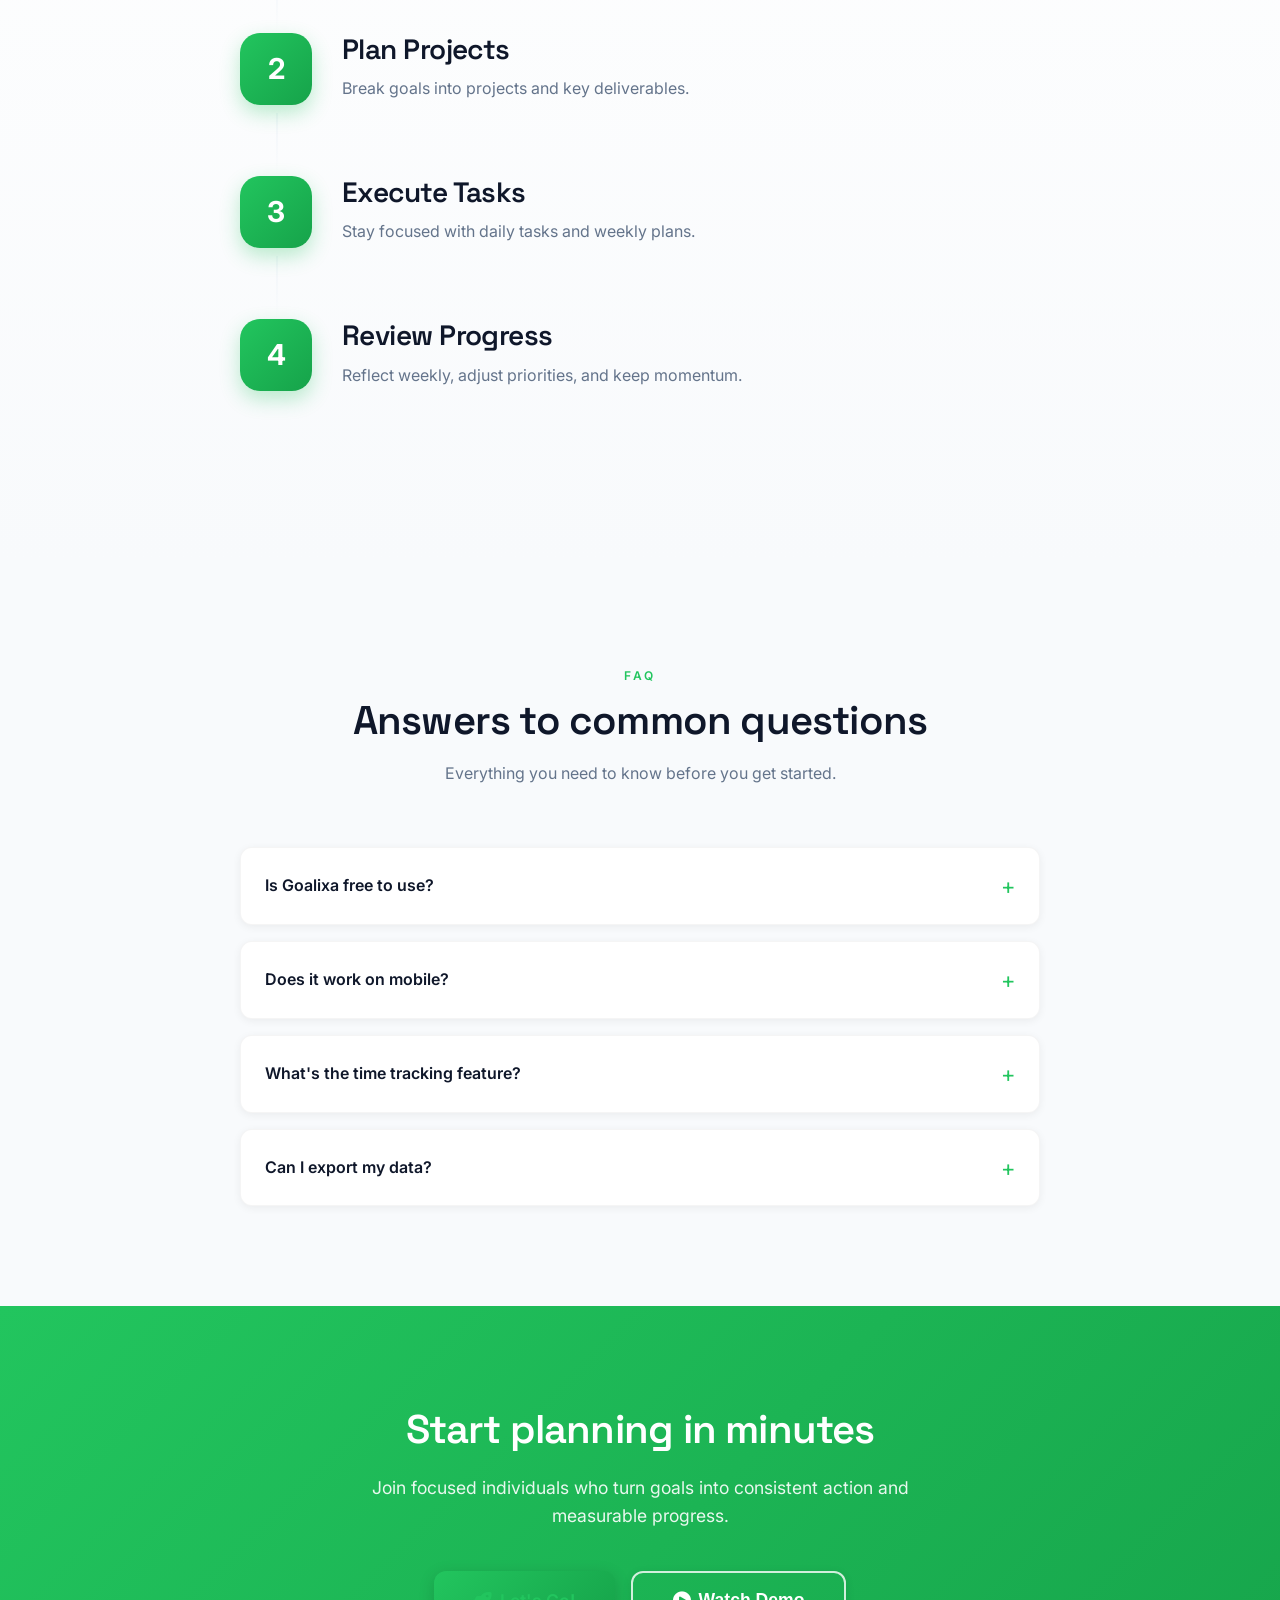
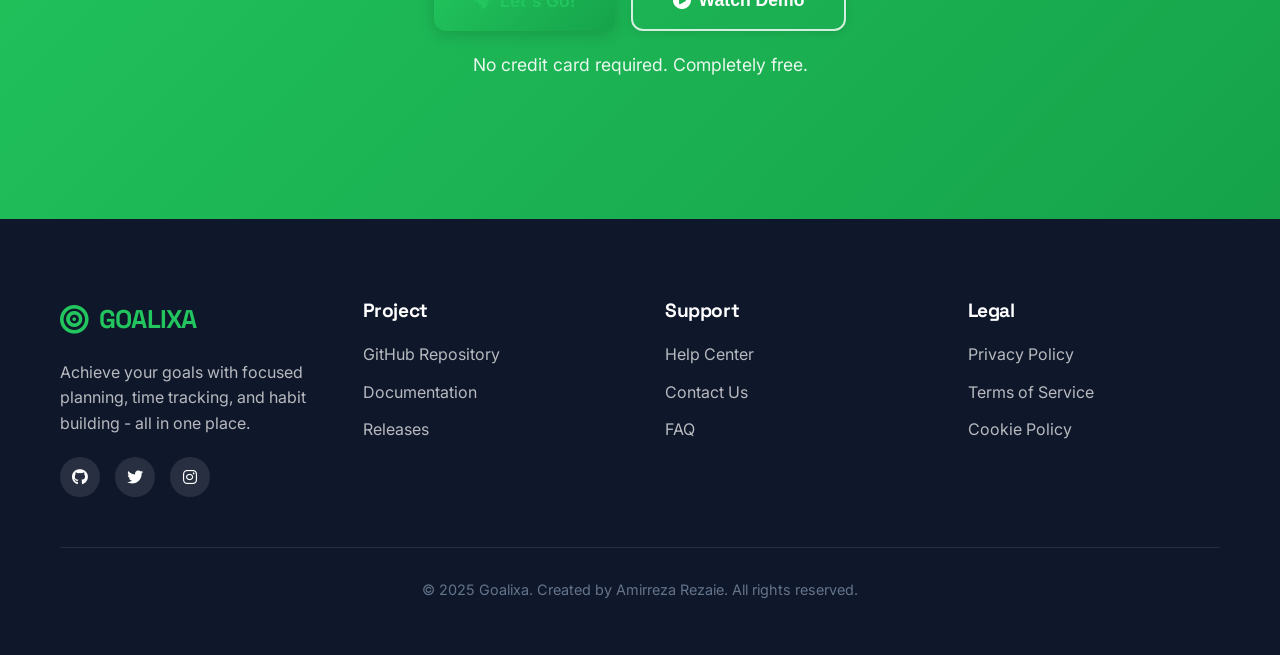
==== commit c209f6d0: "improve ui and add demo btn" ====
--- a/index.html
+++ b/index.html
@@ -6,8 +6,10 @@
     <title>Goalixa - Goals, Plans, Projects, Tasks</title>
     <link rel="stylesheet" href="style.css">
     <link rel="stylesheet" href="https://cdnjs.cloudflare.com/ajax/libs/font-awesome/6.4.0/css/all.min.css">
-    <link href="https://fonts.googleapis.com/css2?family=Poppins:wght@300;400;500;600;700&family=Montserrat:wght@800;900&display=swap" rel="stylesheet">
-    <link rel="icon" type="image/x-icon" href="https://cdn-icons-png.flaticon.com/512/3595/3595455.png">
+    <link rel="preconnect" href="https://fonts.googleapis.com">
+    <link rel="preconnect" href="https://fonts.gstatic.com" crossorigin>
+    <link href="https://fonts.googleapis.com/css2?family=Inter:wght@300;400;500;600;700;800&family=Space+Grotesk:wght@500;600;700&display=swap" rel="stylesheet">
+    <link rel="icon" type="image/x-icon" href="https://cdn-icons-png.flaticon.com/512/2838/2838773.png">
 </head>
 <body>
     <!-- Navigation -->
@@ -25,8 +27,10 @@
                     <a href="#faq">FAQ</a>
                 </div>
             <div class="nav-cta">
-                <a href="https://auth.goalixa.com/" class="btn btn-secondary btn-nav">Login</a>
                 <a href="https://auth.goalixa.com/register" class="btn btn-primary btn-nav">Sign In</a>
+                <button class="btn btn-demo btn-nav" onclick="openDemoMode()">
+                    <i class="fas fa-play"></i> Demo
+                </button>
                 <button id="install-btn" class="btn btn-secondary btn-nav install-btn" type="button">Install App</button>
             </div>
         </div>
@@ -44,11 +48,11 @@
                 <p class="hero-subtitle">Goalixa helps you break outcomes into projects, tasks, and weekly focus so you stay on track and finish what matters.</p>
                 <div class="hero-buttons">
                     <a href="https://auth.goalixa.com/register" class="btn btn-primary">
-                        <i class="fas fa-user-plus"></i> Create Free Account
+                        <i class="fas fa-rocket"></i> Let's Go!
                     </a>
-                    <a href="https://auth.goalixa.com/" class="btn btn-secondary">
-                        <i class="fas fa-right-to-bracket"></i> Log In
-                    </a>
+                    <button class="btn btn-demo" onclick="openDemoMode()">
+                        <i class="fas fa-play-circle"></i> Watch Demo
+                    </button>
                 </div>
             </div>
             <div class="hero-image">
@@ -56,37 +60,68 @@
                     <div class="phone-screen">
                         <div class="app-screen">
                             <div class="app-header">
-                                <h4>Goalixa</h4>
-                                <span>Today's Focus</span>
-                            </div>
-                            <div class="match-info">
-                                <div class="team">
-                                    <div class="team-logo">Q4</div>
-                                    <span>Launch MVP</span>
-                                </div>
-                                <div class="score">
-                                    <span>68%</span>
-                                </div>
-                                <div class="team">
-                                    <div class="team-logo">WK</div>
-                                    <span>Grow Pipeline</span>
-                                </div>
-                            </div>
-                            <div class="goal-tracker">
-                                <h5>Key Tasks</h5>
-                                <div class="goals-list">
-                                    <div class="goal-item">
-                                        <span class="player">Define success metrics</span>
-                                        <span class="assist">Owner: Product</span>
+                                <div class="app-header-top">
+                                    <h4>🎯 Goalixa</h4>
+                                    <span class="app-date">Today</span>
+                                </div>
+                                <p class="app-greeting">Ready to make progress?</p>
+                            </div>
+
+                            <!-- Goal Progress Card -->
+                            <div class="progress-card">
+                                <div class="progress-header">
+                                    <div class="goal-icon">🚀</div>
+                                    <div class="goal-info">
+                                        <h5>Launch MVP</h5>
+                                        <span class="goal-deadline">12 days left</span>
                                     </div>
-                                    <div class="goal-item">
-                                        <span class="player">Ship onboarding flow</span>
-                                        <span class="assist">Due: Thu</span>
+                                    <div class="progress-percent">68%</div>
+                                </div>
+                                <div class="progress-bar">
+                                    <div class="progress-fill" style="width: 68%"></div>
+                                </div>
+                            </div>
+
+                            <!-- Today's Tasks -->
+                            <div class="tasks-section">
+                                <div class="section-title">
+                                    <h5>Today's Focus</h5>
+                                    <span class="task-count">3 tasks</span>
+                                </div>
+                                <div class="tasks-list">
+                                    <div class="task-item">
+                                        <div class="task-checkbox">✓</div>
+                                        <div class="task-content">
+                                            <span class="task-name">Design homepage</span>
+                                            <span class="task-time">📅 25 min</span>
+                                        </div>
                                     </div>
-                                    <div class="goal-item">
-                                        <span class="player">Interview 5 users</span>
-                                        <span class="assist">Status: Scheduled</span>
+                                    <div class="task-item active">
+                                        <div class="task-checkbox">⏱</div>
+                                        <div class="task-content">
+                                            <span class="task-name">Write API docs</span>
+                                            <span class="task-time">🔲 In progress</span>
+                                        </div>
                                     </div>
+                                    <div class="task-item">
+                                        <div class="task-checkbox">○</div>
+                                        <div class="task-content">
+                                            <span class="task-name">Test user flow</span>
+                                            <span class="task-time">⏰ 2:00 PM</span>
+                                        </div>
+                                    </div>
+                                </div>
+                            </div>
+
+                            <!-- Quick Stats -->
+                            <div class="quick-stats">
+                                <div class="stat-item">
+                                    <span class="stat-icon">🔥</span>
+                                    <span class="stat-label">7 day streak</span>
+                                </div>
+                                <div class="stat-item">
+                                    <span class="stat-icon">⏱</span>
+                                    <span class="stat-label">2h 15m today</span>
                                 </div>
                             </div>
                         </div>
@@ -280,11 +315,11 @@
             <p>Join focused individuals who turn goals into consistent action and measurable progress.</p>
             <div class="cta-actions">
                 <a href="https://auth.goalixa.com/register" class="btn btn-primary btn-large">
-                    <i class="fas fa-bolt"></i> Create Free Account
+                    <i class="fas fa-rocket"></i> Let's Go!
                 </a>
-                <a href="https://auth.goalixa.com/" class="btn btn-outline-light btn-large">
-                    <i class="fas fa-right-to-bracket"></i> Log In
-                </a>
+                <button class="btn btn-outline-light btn-large" onclick="openDemoMode()">
+                    <i class="fas fa-play-circle"></i> Watch Demo
+                </button>
             </div>
             <p class="cta-note">No credit card required. Completely free.</p>
         </div>
@@ -331,6 +366,139 @@
         </div>
     </footer>
 
+    <!-- Demo Modal -->
+    <div id="demo-modal" class="demo-modal">
+        <div class="demo-modal-overlay" onclick="closeDemoMode()"></div>
+        <div class="demo-modal-content">
+            <button class="demo-modal-close" onclick="closeDemoMode()">
+                <i class="fas fa-times"></i>
+            </button>
+
+            <!-- Demo Progress Bar -->
+            <div class="demo-progress">
+                <div class="demo-progress-bar" id="demo-progress-bar"></div>
+            </div>
+
+            <!-- Demo Slides -->
+            <div class="demo-slides" id="demo-slides">
+
+                <!-- Slide 1: Welcome -->
+                <div class="demo-slide active" data-slide="1">
+                    <div class="demo-emoji">🎯</div>
+                    <h2>Welcome to Goalixa</h2>
+                    <p>Turn your big goals into clear, actionable plans. Let us show you how!</p>
+                    <button class="btn btn-primary btn-large" onclick="nextSlide()">
+                        Get Started <i class="fas fa-arrow-right"></i>
+                    </button>
+                </div>
+
+                <!-- Slide 2: Goals -->
+                <div class="demo-slide" data-slide="2">
+                    <div class="demo-emoji">🚀</div>
+                    <h2>Set Your Goals</h2>
+                    <p>Create long-term goals with deadlines and track your progress visually. Break big ambitions into achievable milestones.</p>
+                    <div class="demo-preview">
+                        <div class="demo-goal-card">
+                            <span class="demo-icon">🎯</span>
+                            <div class="demo-info">
+                                <h4>Launch MVP</h4>
+                                <div class="demo-progress-bar-small">
+                                    <div class="demo-progress-fill" style="width: 68%"></div>
+                                </div>
+                                <span class="demo-percent">68%</span>
+                            </div>
+                        </div>
+                    </div>
+                    <div class="demo-nav-buttons">
+                        <button class="btn btn-secondary" onclick="prevSlide()">Previous</button>
+                        <button class="btn btn-primary" onclick="nextSlide()">Next</button>
+                    </div>
+                </div>
+
+                <!-- Slide 3: Projects -->
+                <div class="demo-slide" data-slide="3">
+                    <div class="demo-emoji">📁</div>
+                    <h2>Organize with Projects</h2>
+                    <p>Break your goals into projects and tasks. See everything in one place with clear priorities.</p>
+                    <div class="demo-preview">
+                        <div class="demo-project-list">
+                            <div class="demo-project-item">
+                                <span class="demo-checkbox">✓</span>
+                                <span>Design homepage</span>
+                            </div>
+                            <div class="demo-project-item">
+                                <span class="demo-checkbox active">⏱</span>
+                                <span>Write API docs</span>
+                            </div>
+                            <div class="demo-project-item">
+                                <span class="demo-checkbox">○</span>
+                                <span>Test user flow</span>
+                            </div>
+                        </div>
+                    </div>
+                    <div class="demo-nav-buttons">
+                        <button class="btn btn-secondary" onclick="prevSlide()">Previous</button>
+                        <button class="btn btn-primary" onclick="nextSlide()">Next</button>
+                    </div>
+                </div>
+
+                <!-- Slide 4: Time Tracking -->
+                <div class="demo-slide" data-slide="4">
+                    <div class="demo-emoji">⏱</div>
+                    <h2>Track Your Time</h2>
+                    <p>Built-in Pomodoro timer helps you stay focused. Track time spent on tasks and see where your day goes.</p>
+                    <div class="demo-preview">
+                        <div class="demo-timer">
+                            <span class="demo-time">25:00</span>
+                            <span class="demo-label">Focus Time</span>
+                        </div>
+                    </div>
+                    <div class="demo-nav-buttons">
+                        <button class="btn btn-secondary" onclick="prevSlide()">Previous</button>
+                        <button class="btn btn-primary" onclick="nextSlide()">Next</button>
+                    </div>
+                </div>
+
+                <!-- Slide 5: Habits -->
+                <div class="demo-slide" data-slide="5">
+                    <div class="demo-emoji">🔥</div>
+                    <h2>Build Habits</h2>
+                    <p>Create daily habits and track your streaks. Stay consistent and achieve your goals one day at a time.</p>
+                    <div class="demo-preview">
+                        <div class="demo-habit-card">
+                            <span class="demo-streak">🔥 7 day streak</span>
+                            <div class="demo-habit-days">
+                                <span class="demo-day done">M</span>
+                                <span class="demo-day done">T</span>
+                                <span class="demo-day done">W</span>
+                                <span class="demo-day done">T</span>
+                                <span class="demo-day done">F</span>
+                                <span class="demo-day today">S</span>
+                                <span class="demo-day">S</span>
+                            </div>
+                        </div>
+                    </div>
+                    <div class="demo-nav-buttons">
+                        <button class="btn btn-secondary" onclick="prevSlide()">Previous</button>
+                        <button class="btn btn-primary" onclick="nextSlide()">Next</button>
+                    </div>
+                </div>
+
+                <!-- Slide 6: Ready -->
+                <div class="demo-slide" data-slide="6">
+                    <div class="demo-emoji">✨</div>
+                    <h2>Ready to Get Started?</h2>
+                    <p>Join thousands of focused individuals achieving their goals with Goalixa. It's completely free!</p>
+                    <a href="https://auth.goalixa.com/register" class="btn btn-primary btn-large">
+                        <i class="fas fa-rocket"></i> Let's Go!
+                    </a>
+                    <p class="demo-note">No credit card required</p>
+                </div>
+
+            </div>
+        </div>
+    </div>
+
     <script src="script.js"></script>
 </body>
 </html>
--- a/style.css
+++ b/style.css
@@ -6,26 +6,29 @@
 }
 
 :root {
-    --primary: #2E8B57; /* Focused green */
-    --primary-dark: #1E6B47;
-    --secondary: #FFD700; /* Gold for highlights */
-    --dark: #1A1A2E;
-    --light: #F8F9FA;
-    --gray: #6C757D;
-    --light-gray: #E9ECEF;
+    --primary: #22c55e; /* Modern green */
+    --primary-dark: #16a34a;
+    --secondary: #eab308; /* Modern gold/amber */
+    --dark: #0f172a;
+    --light: #f8fafc;
+    --gray: #64748b;
+    --light-gray: #f1f5f9;
     --white: #FFFFFF;
-    --field: #F2F7F4;
-    --shadow: 0 10px 30px rgba(0, 0, 0, 0.1);
+    --field: #f0fdf4;
+    --shadow: 0 4px 16px rgba(0, 0, 0, 0.08);
+    --shadow-lg: 0 12px 32px rgba(0, 0, 0, 0.12);
     --radius: 12px;
-    --transition: all 0.3s ease;
+    --transition: all 0.2s ease;
 }
 
 body {
-    font-family: 'Poppins', sans-serif;
+    font-family: 'Inter', -apple-system, BlinkMacSystemFont, 'Segoe UI', sans-serif;
     line-height: 1.6;
     color: var(--dark);
     background-color: var(--white);
     overflow-x: hidden;
+    -webkit-font-smoothing: antialiased;
+    -moz-osx-font-smoothing: grayscale;
 }
 
 .container {
@@ -37,9 +40,18 @@
 
 /* Typography */
 h1, h2, h3, h4 {
-    font-family: 'Montserrat', sans-serif;
-    font-weight: 800;
+    font-family: 'Space Grotesk', 'Inter', sans-serif;
+    font-weight: 700;
     line-height: 1.2;
+    letter-spacing: -0.02em;
+}
+
+h1 {
+    font-weight: 700;
+}
+
+h2 {
+    font-weight: 600;
 }
 
 h1 {
@@ -60,10 +72,10 @@
 .section-kicker {
     display: inline-block;
     font-size: 0.75rem;
-    letter-spacing: 0.25em;
+    letter-spacing: 0.2em;
     text-transform: uppercase;
-    color: var(--primary-dark);
-    font-weight: 700;
+    color: var(--primary);
+    font-weight: 600;
     margin-bottom: 12px;
 }
 
@@ -73,20 +85,21 @@
 }
 
 .highlight {
-    color: var(--primary);
+    color: var(--primary-dark);
     position: relative;
 }
 
 .highlight::after {
     content: '';
     position: absolute;
-    bottom: 5px;
+    bottom: 4px;
     left: 0;
     width: 100%;
-    height: 8px;
+    height: 10px;
     background-color: var(--secondary);
-    opacity: 0.4;
+    opacity: 0.3;
     z-index: -1;
+    border-radius: 4px;
 }
 
 .reveal {
@@ -106,30 +119,31 @@
     display: inline-flex;
     align-items: center;
     justify-content: center;
-    padding: 12px 28px;
-    border-radius: 50px;
+    padding: 14px 28px;
+    border-radius: 12px;
     font-weight: 600;
     text-decoration: none;
-    transition: var(--transition);
+    transition: all 0.2s ease;
     border: none;
     cursor: pointer;
     gap: 8px;
     font-size: 1rem;
+    box-shadow: 0 2px 8px rgba(0, 0, 0, 0.1);
 }
 
 .btn-primary {
-    background-color: var(--primary);
+    background: linear-gradient(135deg, var(--primary), var(--primary-dark));
     color: var(--white);
 }
 
 .btn-primary:hover {
-    background-color: var(--primary-dark);
-    transform: translateY(-3px);
-    box-shadow: var(--shadow);
+    background: linear-gradient(135deg, var(--primary-dark), #1a5c3a);
+    transform: translateY(-2px);
+    box-shadow: 0 8px 20px rgba(46, 139, 87, 0.3);
 }
 
 .btn-secondary {
-    background-color: transparent;
+    background-color: var(--white);
     color: var(--primary);
     border: 2px solid var(--primary);
 }
@@ -137,7 +151,8 @@
 .btn-secondary:hover {
     background-color: var(--primary);
     color: var(--white);
-    transform: translateY(-3px);
+    transform: translateY(-2px);
+    box-shadow: 0 8px 20px rgba(46, 139, 87, 0.2);
 }
 
 .btn-large {
@@ -161,11 +176,12 @@
     top: 0;
     left: 0;
     width: 100%;
-    background-color: rgba(255, 255, 255, 0.95);
-    backdrop-filter: blur(10px);
+    background-color: rgba(255, 255, 255, 0.85);
+    backdrop-filter: blur(12px);
+    -webkit-backdrop-filter: blur(12px);
     z-index: 1000;
-    padding: 20px 0;
-    box-shadow: 0 2px 20px rgba(0, 0, 0, 0.05);
+    padding: 16px 0;
+    box-shadow: 0 1px 3px rgba(0, 0, 0, 0.05);
 }
 
 .navbar .container {
@@ -178,18 +194,19 @@
     display: flex;
     align-items: center;
     gap: 10px;
+    font-size: 1.6rem;
+    font-weight: 700;
+    color: var(--primary);
+}
+
+.nav-brand i {
     font-size: 1.8rem;
-    font-weight: 900;
-    color: var(--primary);
-}
-
-.nav-brand i {
-    font-size: 2rem;
 }
 
 .brand-name {
-    font-family: 'Montserrat', sans-serif;
-    font-weight: 900;
+    font-family: 'Space Grotesk', sans-serif;
+    font-weight: 700;
+    letter-spacing: -0.03em;
 }
 
 .nav-menu {
@@ -268,6 +285,19 @@
     white-space: nowrap;
 }
 
+.btn-demo {
+    background: linear-gradient(135deg, #f59e0b, #d97706);
+    color: var(--white);
+    border: none;
+    transition: all 0.2s ease;
+}
+
+.btn-demo:hover {
+    background: linear-gradient(135deg, #d97706, #b45309);
+    transform: translateY(-2px);
+    box-shadow: 0 8px 20px rgba(245, 158, 11, 0.3);
+}
+
 .install-btn {
     display: none;
 }
@@ -288,7 +318,7 @@
 /* Hero Section */
 .hero {
     padding: 160px 0 100px;
-    background: linear-gradient(135deg, #f6faf7 0%, #e5f1ea 100%);
+    background: linear-gradient(135deg, #f0fdf7 0%, #dcfce7 50%, #bbf7d0 100%);
     overflow: hidden;
     position: relative;
 }
@@ -300,7 +330,7 @@
     right: -180px;
     width: 420px;
     height: 420px;
-    background: radial-gradient(circle, rgba(255, 215, 0, 0.35), rgba(255, 215, 0, 0));
+    background: radial-gradient(circle, rgba(46, 139, 87, 0.15), rgba(46, 139, 87, 0));
     border-radius: 50%;
     pointer-events: none;
 }
@@ -312,7 +342,7 @@
     left: -140px;
     width: 360px;
     height: 360px;
-    background: radial-gradient(circle, rgba(46, 139, 87, 0.25), rgba(46, 139, 87, 0));
+    background: radial-gradient(circle, rgba(46, 139, 87, 0.12), rgba(46, 139, 87, 0));
     border-radius: 50%;
     pointer-events: none;
 }
@@ -346,101 +376,258 @@
 
 .phone-mockup {
     position: relative;
-    width: 300px;
-    height: 600px;
-    background: var(--white);
-    border-radius: 40px;
-    padding: 15px;
-    box-shadow: 0 20px 60px rgba(0, 0, 0, 0.15);
-    border: 10px solid var(--dark);
+    width: 320px;
+    height: 640px;
+    background: var(--dark);
+    border-radius: 45px;
+    padding: 12px;
+    box-shadow: 0 30px 80px rgba(0, 0, 0, 0.25);
+    border: 3px solid #2a2a3e;
 }
 
 .phone-screen {
     width: 100%;
     height: 100%;
-    background: linear-gradient(180deg, #1a3c27 0%, #2E8B57 100%);
-    border-radius: 30px;
+    background: linear-gradient(180deg, #f8f9fa 0%, #e9ecef 100%);
+    border-radius: 35px;
     overflow: hidden;
-    color: white;
-    font-family: 'Poppins', sans-serif;
+    color: var(--dark);
+    font-family: 'Inter', -apple-system, BlinkMacSystemFont, 'Segoe UI', sans-serif;
 }
 
 .app-screen {
-    padding: 20px;
+    padding: 20px 16px;
     height: 100%;
+    display: flex;
+    flex-direction: column;
 }
 
 .app-header {
-    text-align: center;
-    margin-bottom: 30px;
-}
-
-.app-header h4 {
-    font-size: 1.5rem;
-    margin-bottom: 5px;
-}
-
-.match-info {
+    margin-bottom: 20px;
+}
+
+.app-header-top {
     display: flex;
     justify-content: space-between;
     align-items: center;
-    background: rgba(255, 255, 255, 0.1);
-    padding: 20px;
-    border-radius: var(--radius);
-    margin-bottom: 30px;
-}
-
-.team {
+    margin-bottom: 8px;
+}
+
+.app-header-top h4 {
+    font-size: 1.4rem;
+    font-weight: 700;
+    color: var(--primary);
+    margin: 0;
+}
+
+.app-date {
+    font-size: 0.75rem;
+    color: var(--gray);
+    font-weight: 500;
+}
+
+.app-greeting {
+    font-size: 0.85rem;
+    color: var(--gray);
+    margin: 0;
+}
+
+/* Progress Card */
+.progress-card {
+    background: var(--white);
+    padding: 16px;
+    border-radius: 16px;
+    box-shadow: 0 4px 16px rgba(0, 0, 0, 0.08);
+    margin-bottom: 20px;
+}
+
+.progress-header {
+    display: flex;
+    align-items: center;
+    gap: 12px;
+    margin-bottom: 12px;
+}
+
+.goal-icon {
+    width: 44px;
+    height: 44px;
+    background: linear-gradient(135deg, var(--primary), var(--primary-dark));
+    border-radius: 12px;
+    display: flex;
+    align-items: center;
+    justify-content: center;
+    font-size: 1.3rem;
+}
+
+.goal-info {
+    flex: 1;
+}
+
+.goal-info h5 {
+    margin: 0 0 4px 0;
+    font-size: 1rem;
+    font-weight: 600;
+}
+
+.goal-deadline {
+    font-size: 0.75rem;
+    color: var(--primary);
+    font-weight: 500;
+}
+
+.progress-percent {
+    font-size: 1.1rem;
+    font-weight: 700;
+    color: var(--primary);
+}
+
+.progress-bar {
+    height: 8px;
+    background: var(--light-gray);
+    border-radius: 10px;
+    overflow: hidden;
+}
+
+.progress-fill {
+    height: 100%;
+    background: linear-gradient(90deg, var(--primary), var(--primary-dark));
+    border-radius: 10px;
+    transition: width 0.3s ease;
+}
+
+/* Tasks Section */
+.tasks-section {
+    flex: 1;
+}
+
+.section-title {
+    display: flex;
+    justify-content: space-between;
+    align-items: center;
+    margin-bottom: 12px;
+}
+
+.section-title h5 {
+    margin: 0;
+    font-size: 0.95rem;
+    font-weight: 600;
+}
+
+.task-count {
+    font-size: 0.75rem;
+    color: var(--gray);
+    background: var(--light-gray);
+    padding: 4px 10px;
+    border-radius: 12px;
+}
+
+.tasks-list {
     display: flex;
     flex-direction: column;
-    align-items: center;
     gap: 10px;
 }
 
-.team-logo {
-    width: 50px;
-    height: 50px;
-    background: white;
-    color: var(--primary);
-    border-radius: 50%;
-    display: flex;
-    align-items: center;
-    justify-content: center;
-    font-weight: bold;
+.task-item {
+    background: var(--white);
+    padding: 12px;
+    border-radius: 12px;
+    display: flex;
+    align-items: center;
+    gap: 12px;
+    box-shadow: 0 2px 8px rgba(0, 0, 0, 0.05);
+    transition: transform 0.2s ease;
+}
+
+.task-item:hover {
+    transform: translateX(4px);
+}
+
+.task-item.active {
+    border-left: 3px solid var(--primary);
+    background: linear-gradient(90deg, rgba(46, 139, 87, 0.05) 0%, var(--white) 100%);
+}
+
+.task-checkbox {
+    width: 28px;
+    height: 28px;
+    border-radius: 8px;
+    background: var(--light-gray);
+    display: flex;
+    align-items: center;
+    justify-content: center;
+    font-size: 0.9rem;
+    flex-shrink: 0;
+}
+
+.task-item .task-checkbox:first-child {
+    background: var(--primary);
+    color: var(--white);
+}
+
+.task-item.active .task-checkbox {
+    background: var(--primary);
+    color: var(--white);
+}
+
+.task-content {
+    flex: 1;
+}
+
+.task-name {
+    display: block;
+    font-size: 0.85rem;
+    font-weight: 500;
+    margin-bottom: 4px;
+}
+
+.task-time {
+    font-size: 0.7rem;
+    color: var(--gray);
+}
+
+/* Quick Stats */
+.quick-stats {
+    display: grid;
+    grid-template-columns: 1fr 1fr;
+    gap: 10px;
+    margin-top: auto;
+}
+
+.stat-item {
+    background: var(--white);
+    padding: 12px;
+    border-radius: 12px;
+    display: flex;
+    align-items: center;
+    gap: 8px;
+    box-shadow: 0 2px 8px rgba(0, 0, 0, 0.05);
+}
+
+.stat-icon {
     font-size: 1.2rem;
 }
 
-.score {
-    font-size: 2rem;
-    font-weight: bold;
-}
-
-.goal-tracker {
-    background: rgba(255, 255, 255, 0.1);
-    padding: 20px;
-    border-radius: var(--radius);
-}
-
-.goal-tracker h5 {
-    margin-bottom: 15px;
-    font-size: 1.2rem;
-}
-
-.goal-item {
-    display: flex;
-    justify-content: space-between;
-    padding: 10px 0;
-    border-bottom: 1px solid rgba(255, 255, 255, 0.1);
-}
-
-.goal-item:last-child {
-    border-bottom: none;
+.stat-label {
+    font-size: 0.7rem;
+    font-weight: 500;
+    color: var(--dark);
 }
 
 /* Features Section */
 .features {
     padding: 100px 0;
     background-color: var(--light);
+    position: relative;
+}
+
+.features::before {
+    content: '';
+    position: absolute;
+    top: 0;
+    left: 0;
+    width: 100%;
+    height: 1px;
+    background: linear-gradient(90deg, transparent, var(--light-gray), transparent);
 }
 
 .section-header {
@@ -464,29 +651,32 @@
 
 .feature-card {
     background: var(--white);
-    padding: 40px 30px;
-    border-radius: var(--radius);
+    padding: 36px 28px;
+    border-radius: 16px;
     text-align: center;
-    transition: var(--transition);
-    box-shadow: var(--shadow);
+    transition: all 0.3s ease;
+    box-shadow: 0 4px 16px rgba(0, 0, 0, 0.08);
+    border: 1px solid rgba(0, 0, 0, 0.04);
 }
 
 .feature-card:hover {
-    transform: translateY(-10px);
-    box-shadow: 0 20px 40px rgba(0, 0, 0, 0.15);
+    transform: translateY(-8px);
+    box-shadow: 0 16px 32px rgba(0, 0, 0, 0.12);
+    border-color: rgba(46, 139, 87, 0.2);
 }
 
 .feature-icon {
-    width: 80px;
-    height: 80px;
+    width: 72px;
+    height: 72px;
     background: linear-gradient(135deg, var(--primary), var(--primary-dark));
-    border-radius: 50%;
-    display: flex;
-    align-items: center;
-    justify-content: center;
-    margin: 0 auto 25px;
-    color: var(--white);
-    font-size: 2rem;
+    border-radius: 16px;
+    display: flex;
+    align-items: center;
+    justify-content: center;
+    margin: 0 auto 24px;
+    color: var(--white);
+    font-size: 1.8rem;
+    box-shadow: 0 8px 16px rgba(46, 139, 87, 0.25);
 }
 
 /* Use Cases */
@@ -506,24 +696,30 @@
 .use-cases-grid .use-case-card:nth-child(3) { --delay: 0.19s; }
 
 .use-case-card {
-    background: var(--field);
+    background: var(--white);
     padding: 32px;
-    border-radius: var(--radius);
-    box-shadow: 0 12px 24px rgba(26, 26, 46, 0.08);
+    border-radius: 16px;
+    box-shadow: 0 4px 16px rgba(0, 0, 0, 0.08);
+    border: 1px solid rgba(0, 0, 0, 0.04);
+    transition: all 0.3s ease;
+}
+
+.use-case-card:hover {
+    box-shadow: 0 12px 28px rgba(0, 0, 0, 0.12);
+    transform: translateY(-4px);
 }
 
 .use-icon {
     width: 64px;
     height: 64px;
     border-radius: 16px;
-    background: var(--white);
+    background: linear-gradient(135deg, #f0fdf7, #dcfce7);
     color: var(--primary);
     display: flex;
     align-items: center;
     justify-content: center;
     font-size: 1.6rem;
     margin-bottom: 20px;
-    box-shadow: 0 10px 20px rgba(26, 26, 46, 0.1);
 }
 
 .use-list {
@@ -542,17 +738,23 @@
 }
 
 .use-list li::before {
-    content: '';
-    width: 8px;
-    height: 8px;
+    content: '✓';
+    width: 18px;
+    height: 18px;
     background: var(--primary);
-    border-radius: 50%;
+    color: var(--white);
+    border-radius: 6px;
+    display: flex;
+    align-items: center;
+    justify-content: center;
+    font-size: 10px;
+    font-weight: 700;
 }
 
 /* How It Works */
 .how-it-works {
     padding: 100px 0;
-    background-color: var(--white);
+    background: linear-gradient(180deg, var(--white) 0%, var(--light) 100%);
 }
 
 .steps {
@@ -571,31 +773,33 @@
 .step:not(:last-child)::after {
     content: '';
     position: absolute;
-    left: 40px;
+    left: 36px;
     top: 80px;
     width: 2px;
     height: calc(100% - 30px);
-    background-color: var(--light-gray);
+    background: linear-gradient(180deg, var(--light-gray) 0%, transparent 100%);
     z-index: -1;
 }
 
 .step-number {
-    min-width: 80px;
-    height: 80px;
+    min-width: 72px;
+    height: 72px;
     background: linear-gradient(135deg, var(--primary), var(--primary-dark));
-    border-radius: 50%;
-    display: flex;
-    align-items: center;
-    justify-content: center;
-    color: var(--white);
-    font-size: 2rem;
-    font-weight: bold;
+    border-radius: 20px;
+    display: flex;
+    align-items: center;
+    justify-content: center;
+    color: var(--white);
+    font-size: 1.8rem;
+    font-weight: 700;
     flex-shrink: 0;
+    box-shadow: 0 8px 20px rgba(34, 197, 94, 0.3);
 }
 
 .step-content h3 {
-    color: var(--primary);
+    color: var(--dark);
     margin-bottom: 10px;
+    font-weight: 600;
 }
 
 /* FAQ */
@@ -618,9 +822,15 @@
 
 .faq-item {
     background: var(--white);
-    border-radius: var(--radius);
+    border-radius: 12px;
     padding: 20px 24px;
-    box-shadow: var(--shadow);
+    box-shadow: 0 2px 8px rgba(0, 0, 0, 0.06);
+    border: 1px solid rgba(0, 0, 0, 0.04);
+    transition: all 0.2s ease;
+}
+
+.faq-item:hover {
+    box-shadow: 0 4px 12px rgba(0, 0, 0, 0.08);
 }
 
 .faq-item summary {
@@ -642,21 +852,23 @@
     content: '+';
     font-size: 1.4rem;
     color: var(--primary);
+    font-weight: 400;
 }
 
 .faq-item[open] summary::after {
-    content: '-';
+    content: '−';
 }
 
 .faq-item p {
     margin: 16px 0 0;
     color: var(--gray);
+    line-height: 1.7;
 }
 
 /* CTA Section */
 .cta {
     padding: 100px 0;
-    background: linear-gradient(135deg, var(--primary), var(--primary-dark));
+    background: linear-gradient(135deg, var(--primary) 0%, var(--primary-dark) 100%);
     color: var(--white);
     text-align: center;
 }
@@ -667,18 +879,22 @@
 }
 
 .cta p {
-    color: rgba(255, 255, 255, 0.8);
+    color: rgba(255, 255, 255, 0.9);
     max-width: 600px;
     margin: 0 auto 40px;
+    font-size: 1.1rem;
 }
 
 .cta .btn-primary {
     background-color: var(--white);
     color: var(--primary);
+    box-shadow: 0 4px 16px rgba(0, 0, 0, 0.15);
 }
 
 .cta .btn-primary:hover {
     background-color: var(--light-gray);
+    transform: translateY(-2px);
+    box-shadow: 0 8px 24px rgba(0, 0, 0, 0.2);
 }
 
 .cta-actions {
@@ -886,3 +1102,347 @@
         padding: 80px 0;
     }
 }
+
+/* Demo Modal Styles */
+.demo-modal {
+    display: none;
+    position: fixed;
+    top: 0;
+    left: 0;
+    width: 100%;
+    height: 100%;
+    z-index: 9999;
+    animation: fadeIn 0.3s ease;
+}
+
+.demo-modal.active {
+    display: block;
+}
+
+@keyframes fadeIn {
+    from {
+        opacity: 0;
+    }
+    to {
+        opacity: 1;
+    }
+}
+
+.demo-modal-overlay {
+    position: absolute;
+    top: 0;
+    left: 0;
+    width: 100%;
+    height: 100%;
+    background: rgba(0, 0, 0, 0.7);
+    backdrop-filter: blur(4px);
+}
+
+.demo-modal-content {
+    position: relative;
+    max-width: 650px;
+    width: 90%;
+    margin: 80px auto;
+    background: var(--white);
+    border-radius: 24px;
+    padding: 40px;
+    box-shadow: 0 25px 80px rgba(0, 0, 0, 0.3);
+    animation: slideUp 0.4s ease;
+}
+
+@keyframes slideUp {
+    from {
+        opacity: 0;
+        transform: translateY(40px);
+    }
+    to {
+        opacity: 1;
+        transform: translateY(0);
+    }
+}
+
+.demo-modal-close {
+    position: absolute;
+    top: 20px;
+    right: 20px;
+    width: 40px;
+    height: 40px;
+    border: none;
+    background: var(--light-gray);
+    border-radius: 12px;
+    font-size: 1.2rem;
+    color: var(--gray);
+    cursor: pointer;
+    transition: all 0.2s ease;
+    display: flex;
+    align-items: center;
+    justify-content: center;
+}
+
+.demo-modal-close:hover {
+    background: var(--gray);
+    color: var(--white);
+}
+
+.demo-progress {
+    margin-bottom: 30px;
+}
+
+.demo-progress-bar {
+    height: 4px;
+    background: var(--light-gray);
+    border-radius: 10px;
+    overflow: hidden;
+    transition: width 0.3s ease;
+}
+
+.demo-slides {
+    position: relative;
+    min-height: 400px;
+}
+
+.demo-slide {
+    display: none;
+    text-align: center;
+    animation: slideIn 0.4s ease;
+}
+
+.demo-slide.active {
+    display: block;
+}
+
+@keyframes slideIn {
+    from {
+        opacity: 0;
+        transform: translateX(20px);
+    }
+    to {
+        opacity: 1;
+        transform: translateX(0);
+    }
+}
+
+.demo-emoji {
+    font-size: 4rem;
+    margin-bottom: 20px;
+}
+
+.demo-slide h2 {
+    font-size: 2rem;
+    color: var(--dark);
+    margin-bottom: 16px;
+}
+
+.demo-slide p {
+    font-size: 1.1rem;
+    color: var(--gray);
+    margin-bottom: 30px;
+    line-height: 1.7;
+}
+
+.demo-preview {
+    background: var(--light);
+    padding: 30px;
+    border-radius: 16px;
+    margin: 30px 0;
+}
+
+/* Demo Goal Card */
+.demo-goal-card {
+    display: flex;
+    align-items: center;
+    gap: 16px;
+    background: var(--white);
+    padding: 20px;
+    border-radius: 16px;
+    box-shadow: 0 4px 16px rgba(0, 0, 0, 0.08);
+}
+
+.demo-icon {
+    width: 56px;
+    height: 56px;
+    background: linear-gradient(135deg, var(--primary), var(--primary-dark));
+    border-radius: 12px;
+    display: flex;
+    align-items: center;
+    justify-content: center;
+    font-size: 1.8rem;
+}
+
+.demo-info {
+    flex: 1;
+    text-align: left;
+}
+
+.demo-info h4 {
+    margin: 0 0 10px 0;
+    font-size: 1.1rem;
+    color: var(--dark);
+}
+
+.demo-progress-bar-small {
+    height: 8px;
+    background: var(--light-gray);
+    border-radius: 10px;
+    overflow: hidden;
+    margin-bottom: 8px;
+}
+
+.demo-progress-fill {
+    height: 100%;
+    background: linear-gradient(90deg, var(--primary), var(--primary-dark));
+    transition: width 0.3s ease;
+}
+
+.demo-percent {
+    font-size: 1.2rem;
+    font-weight: 700;
+    color: var(--primary);
+}
+
+/* Demo Project List */
+.demo-project-list {
+    display: flex;
+    flex-direction: column;
+    gap: 12px;
+}
+
+.demo-project-item {
+    display: flex;
+    align-items: center;
+    gap: 12px;
+    padding: 16px;
+    background: var(--white);
+    border-radius: 12px;
+    font-size: 1rem;
+    text-align: left;
+}
+
+.demo-checkbox {
+    width: 32px;
+    height: 32px;
+    border-radius: 8px;
+    background: var(--light-gray);
+    display: flex;
+    align-items: center;
+    justify-content: center;
+    font-size: 1rem;
+}
+
+.demo-checkbox:first-child {
+    background: var(--primary);
+    color: var(--white);
+}
+
+.demo-checkbox.active {
+    background: var(--primary);
+    color: var(--white);
+}
+
+/* Demo Timer */
+.demo-timer {
+    text-align: center;
+}
+
+.demo-time {
+    font-size: 4rem;
+    font-weight: 700;
+    color: var(--primary);
+    display: block;
+}
+
+.demo-label {
+    font-size: 1.1rem;
+    color: var(--gray);
+}
+
+/* Demo Habit Card */
+.demo-habit-card {
+    background: var(--white);
+    padding: 24px;
+    border-radius: 16px;
+}
+
+.demo-streak {
+    display: block;
+    font-size: 1.2rem;
+    font-weight: 600;
+    margin-bottom: 20px;
+}
+
+.demo-habit-days {
+    display: flex;
+    justify-content: center;
+    gap: 8px;
+}
+
+.demo-day {
+    width: 44px;
+    height: 44px;
+    border-radius: 12px;
+    background: var(--light-gray);
+    display: flex;
+    align-items: center;
+    justify-content: center;
+    font-weight: 600;
+    font-size: 0.9rem;
+    color: var(--gray);
+}
+
+.demo-day.done {
+    background: var(--primary);
+    color: var(--white);
+}
+
+.demo-day.today {
+    background: var(--secondary);
+    color: var(--dark);
+    font-weight: 700;
+}
+
+/* Demo Navigation Buttons */
+.demo-nav-buttons {
+    display: flex;
+    justify-content: center;
+    gap: 12px;
+    margin-top: 30px;
+}
+
+.demo-note {
+    margin-top: 20px;
+    color: var(--gray);
+    font-size: 0.9rem;
+}
+
+/* Responsive Demo Modal */
+@media (max-width: 768px) {
+    .demo-modal-content {
+        margin: 20px auto;
+        padding: 30px 20px;
+        max-width: 95%;
+    }
+
+    .demo-slide h2 {
+        font-size: 1.6rem;
+    }
+
+    .demo-slide p {
+        font-size: 1rem;
+    }
+
+    .demo-emoji {
+        font-size: 3rem;
+    }
+
+    .demo-time {
+        font-size: 3rem;
+    }
+
+    .demo-nav-buttons {
+        flex-direction: column;
+    }
+
+    .demo-nav-buttons .btn {
+        width: 100%;
+    }
+}
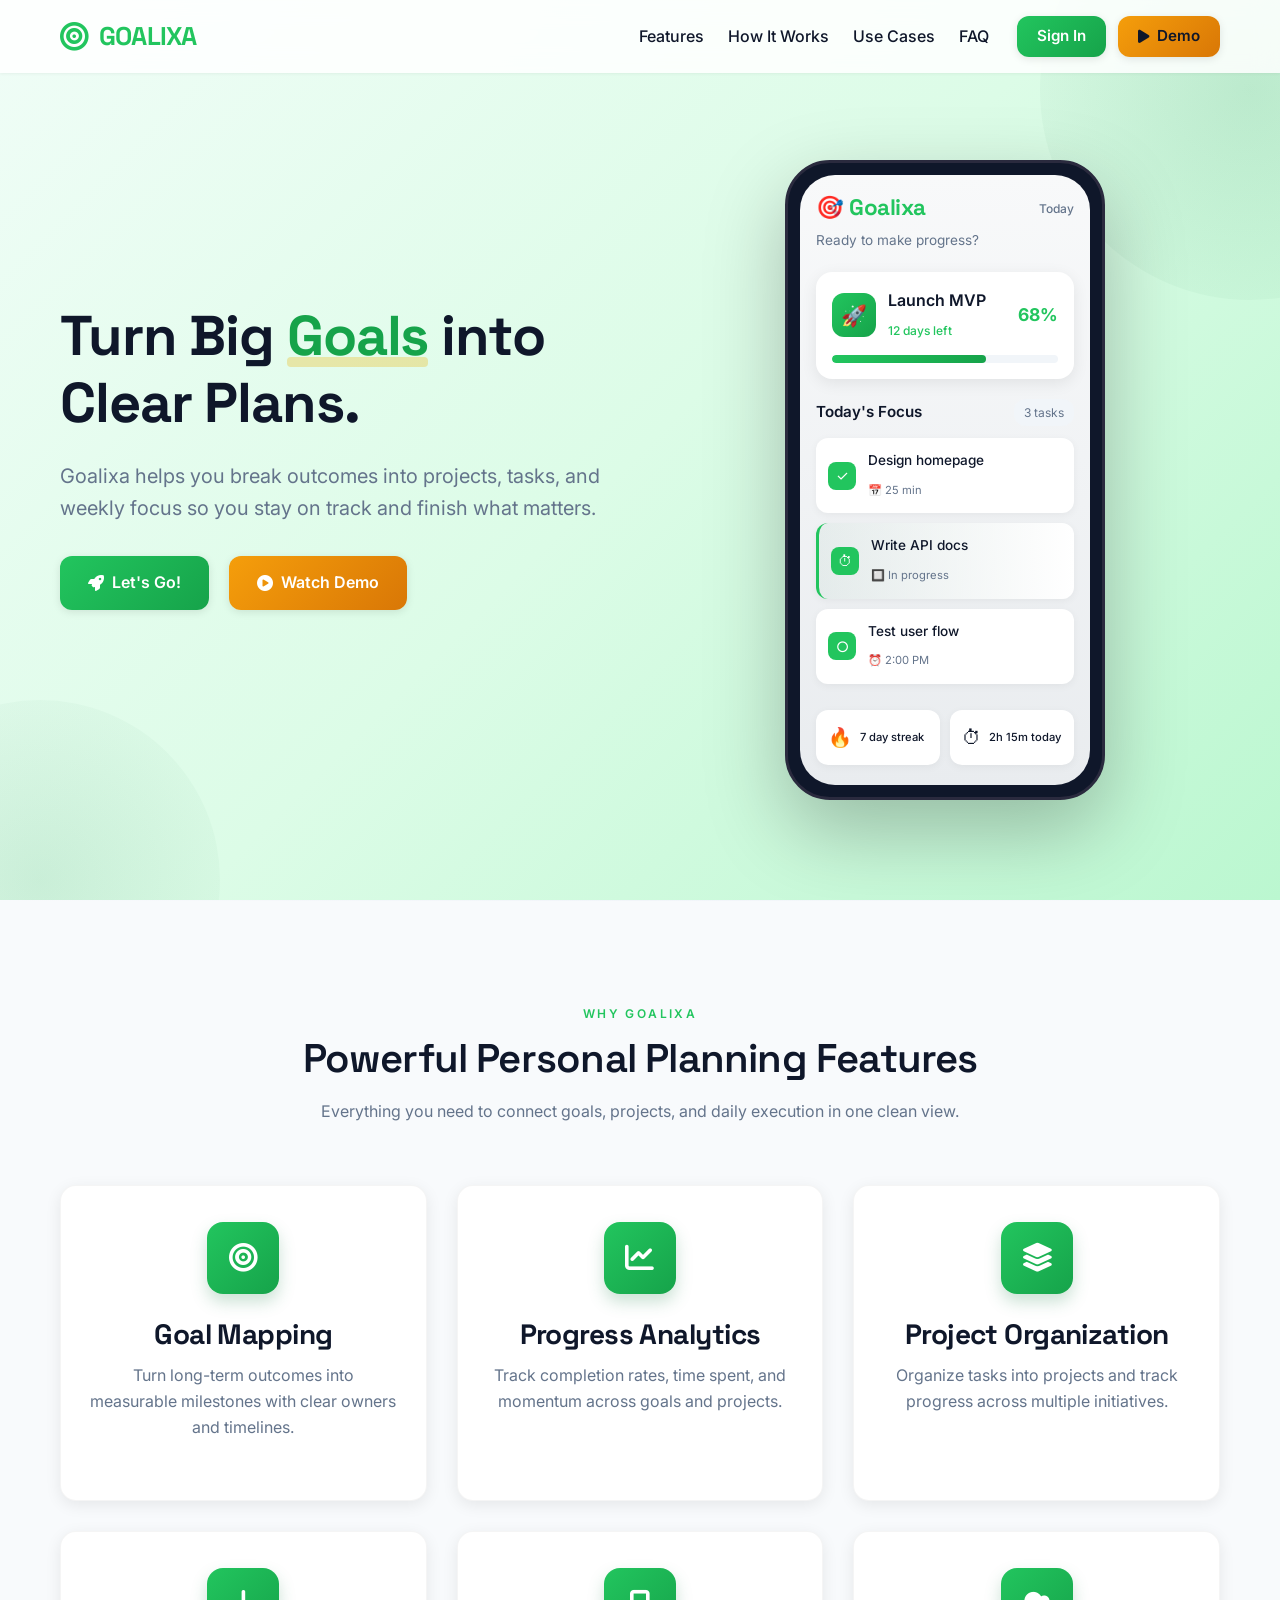
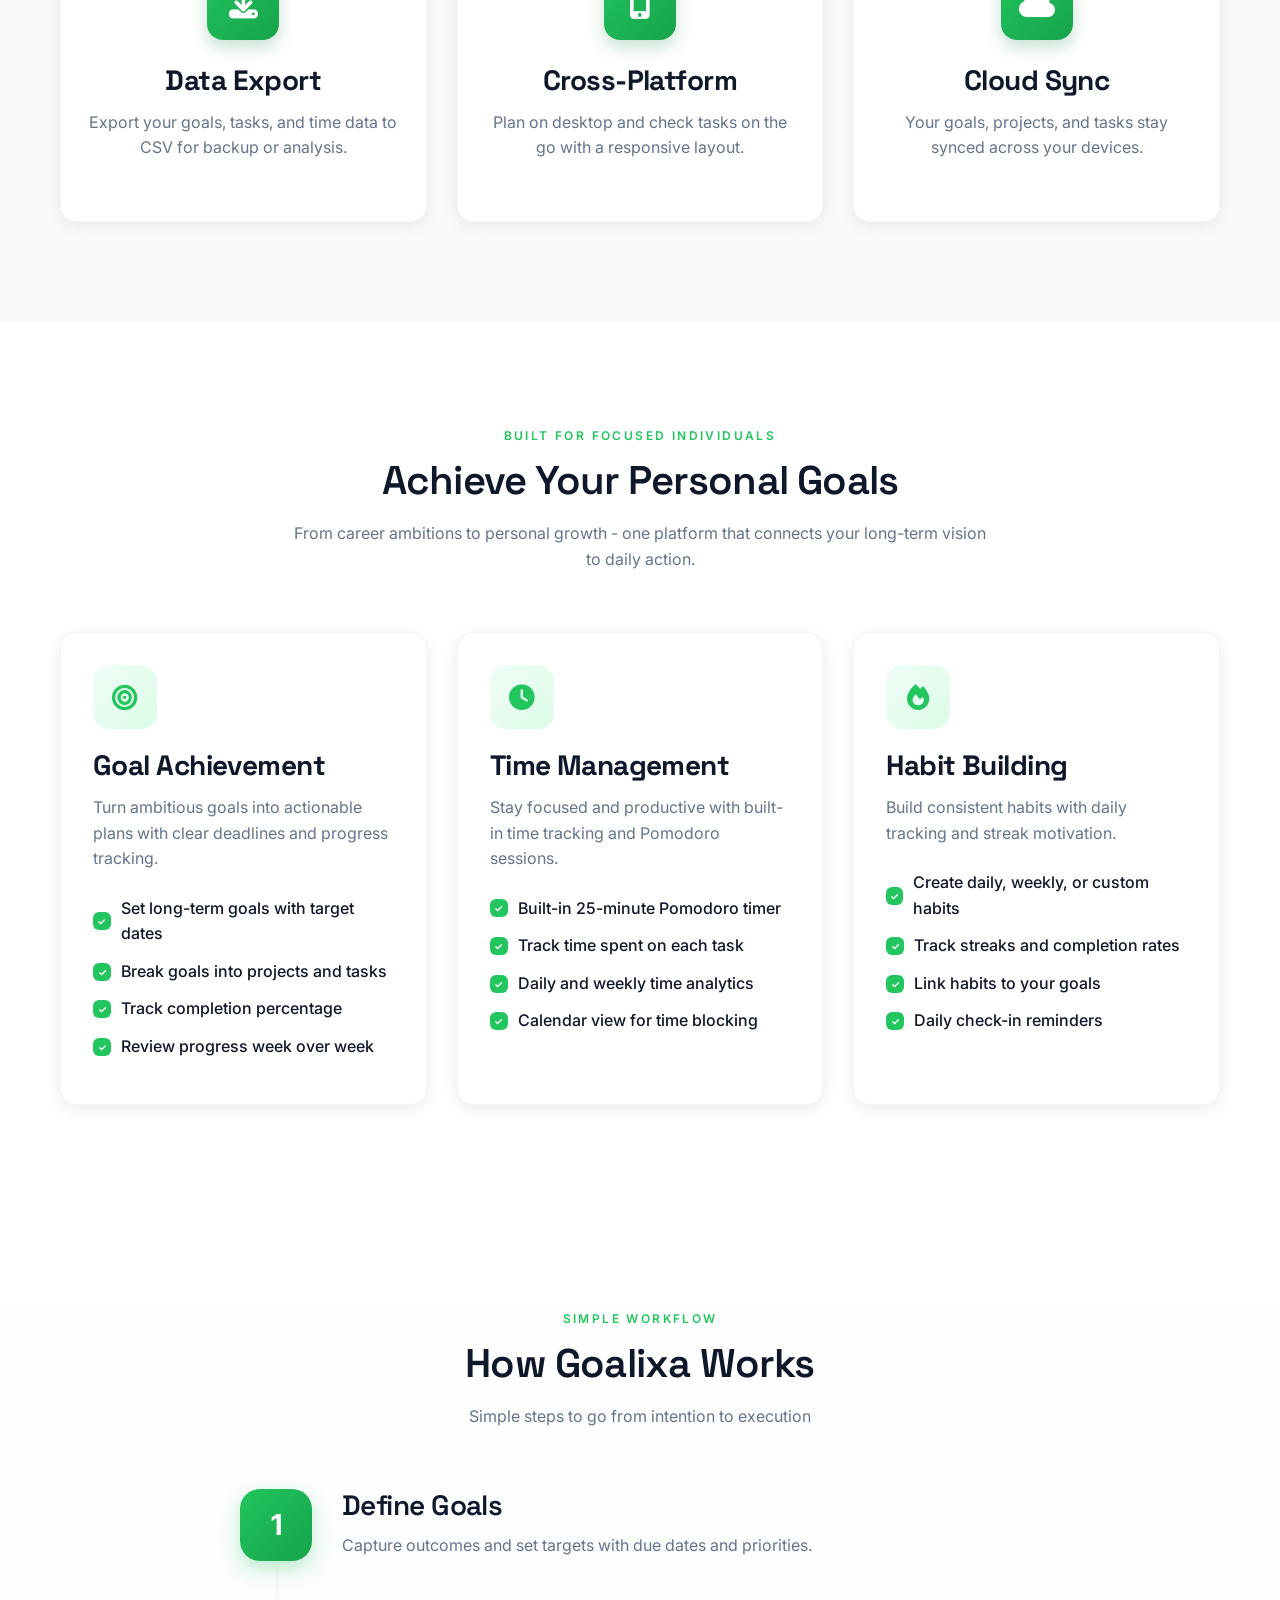
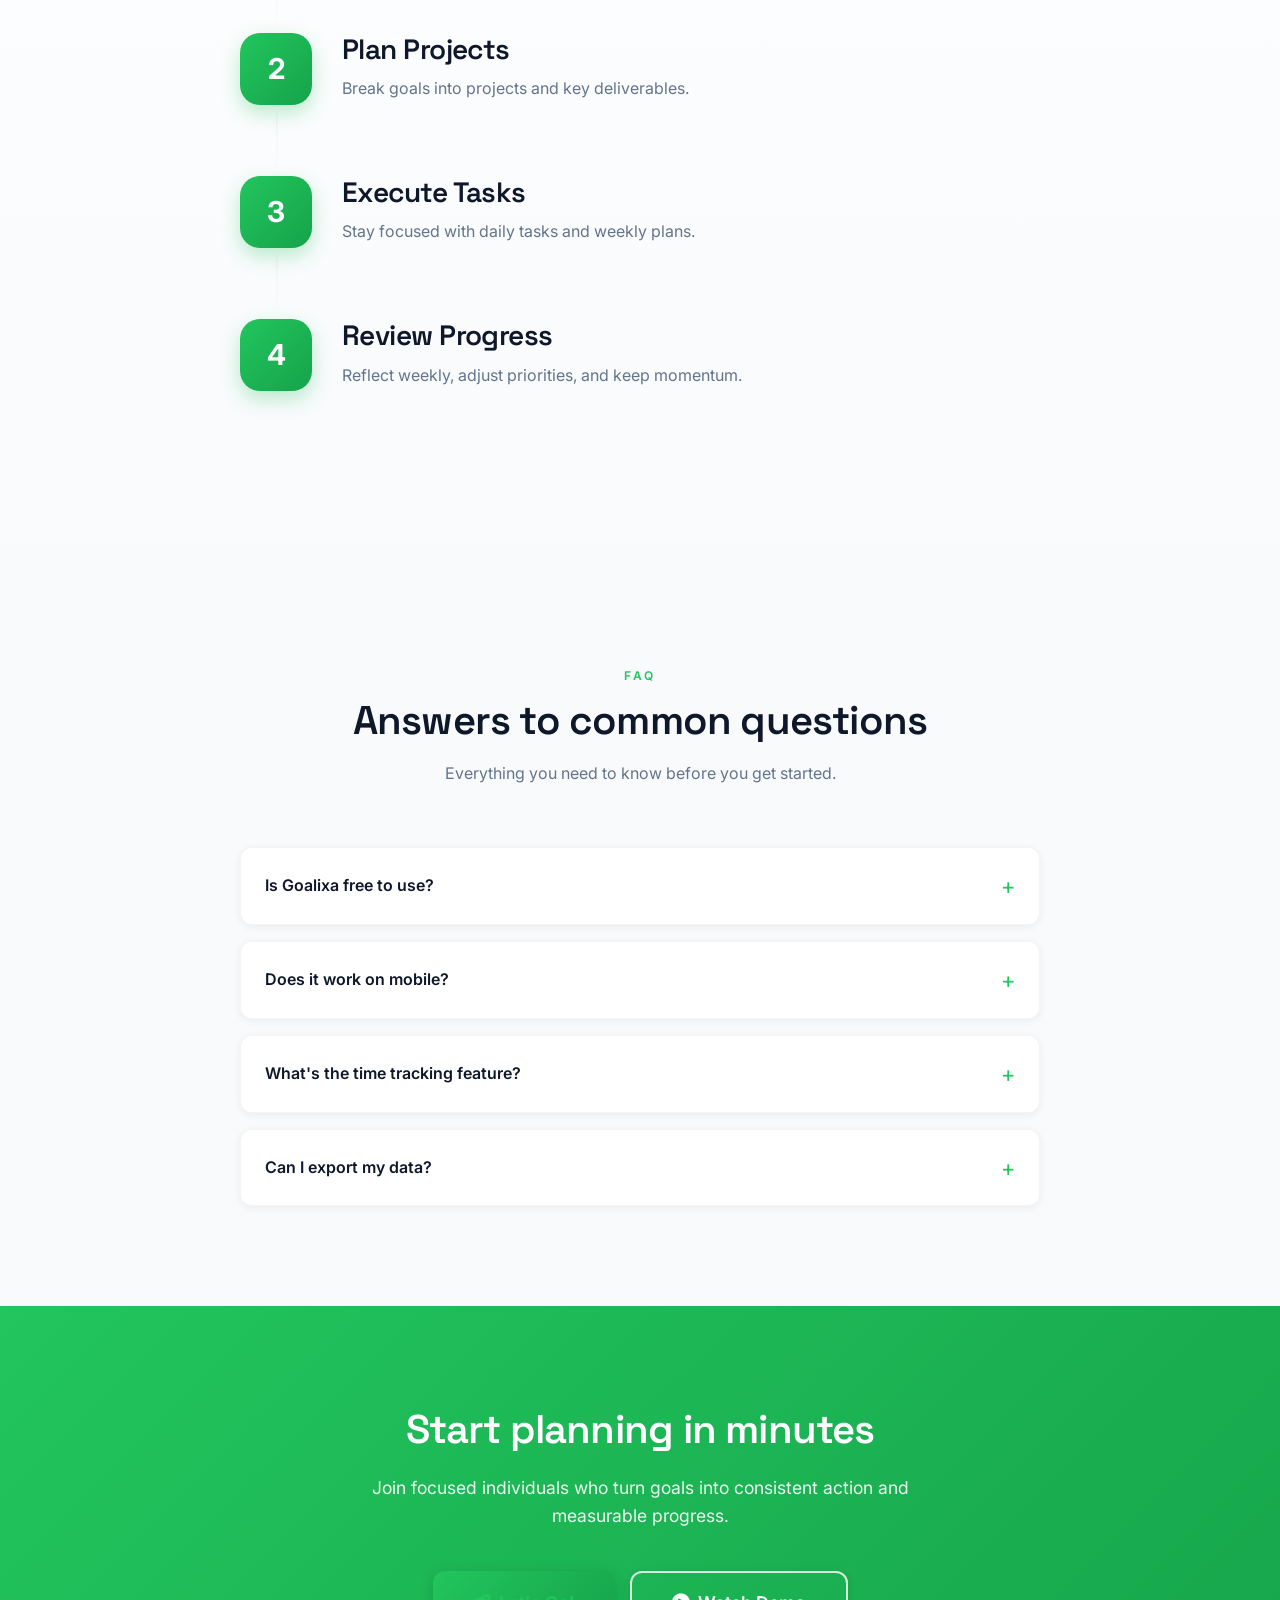
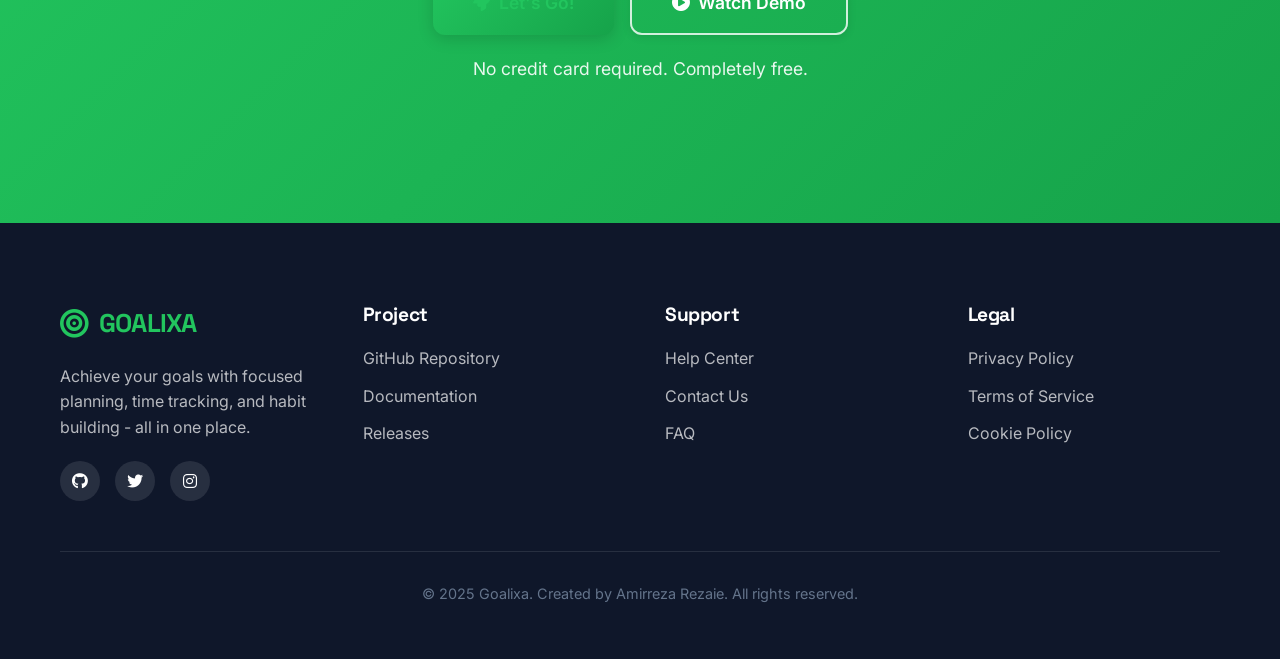
==== commit 4eea5a7a: "add dmo btn" ====
--- a/index.html
+++ b/index.html
@@ -27,10 +27,10 @@
                     <a href="#faq">FAQ</a>
                 </div>
             <div class="nav-cta">
-                <a href="https://auth.goalixa.com/register" class="btn btn-primary btn-nav">Sign In</a>
-                <button class="btn btn-demo btn-nav" onclick="openDemoMode()">
+                <a href="https://auth.goalixa.com/" class="btn btn-primary btn-nav">Sign In</a>
+                <a href="https://app.goalixa.com/demo" class="btn btn-demo btn-nav">
                     <i class="fas fa-play"></i> Demo
-                </button>
+                </a>
                 <button id="install-btn" class="btn btn-secondary btn-nav install-btn" type="button">Install App</button>
             </div>
         </div>
@@ -50,9 +50,9 @@
                     <a href="https://auth.goalixa.com/register" class="btn btn-primary">
                         <i class="fas fa-rocket"></i> Let's Go!
                     </a>
-                    <button class="btn btn-demo" onclick="openDemoMode()">
+                    <a href="https://app.goalixa.com/demo" class="btn btn-demo">
                         <i class="fas fa-play-circle"></i> Watch Demo
-                    </button>
+                    </a>
                 </div>
             </div>
             <div class="hero-image">
@@ -317,9 +317,9 @@
                 <a href="https://auth.goalixa.com/register" class="btn btn-primary btn-large">
                     <i class="fas fa-rocket"></i> Let's Go!
                 </a>
-                <button class="btn btn-outline-light btn-large" onclick="openDemoMode()">
+                <a href="https://app.goalixa.com/demo" class="btn btn-outline-light btn-large">
                     <i class="fas fa-play-circle"></i> Watch Demo
-                </button>
+                </a>
             </div>
             <p class="cta-note">No credit card required. Completely free.</p>
         </div>
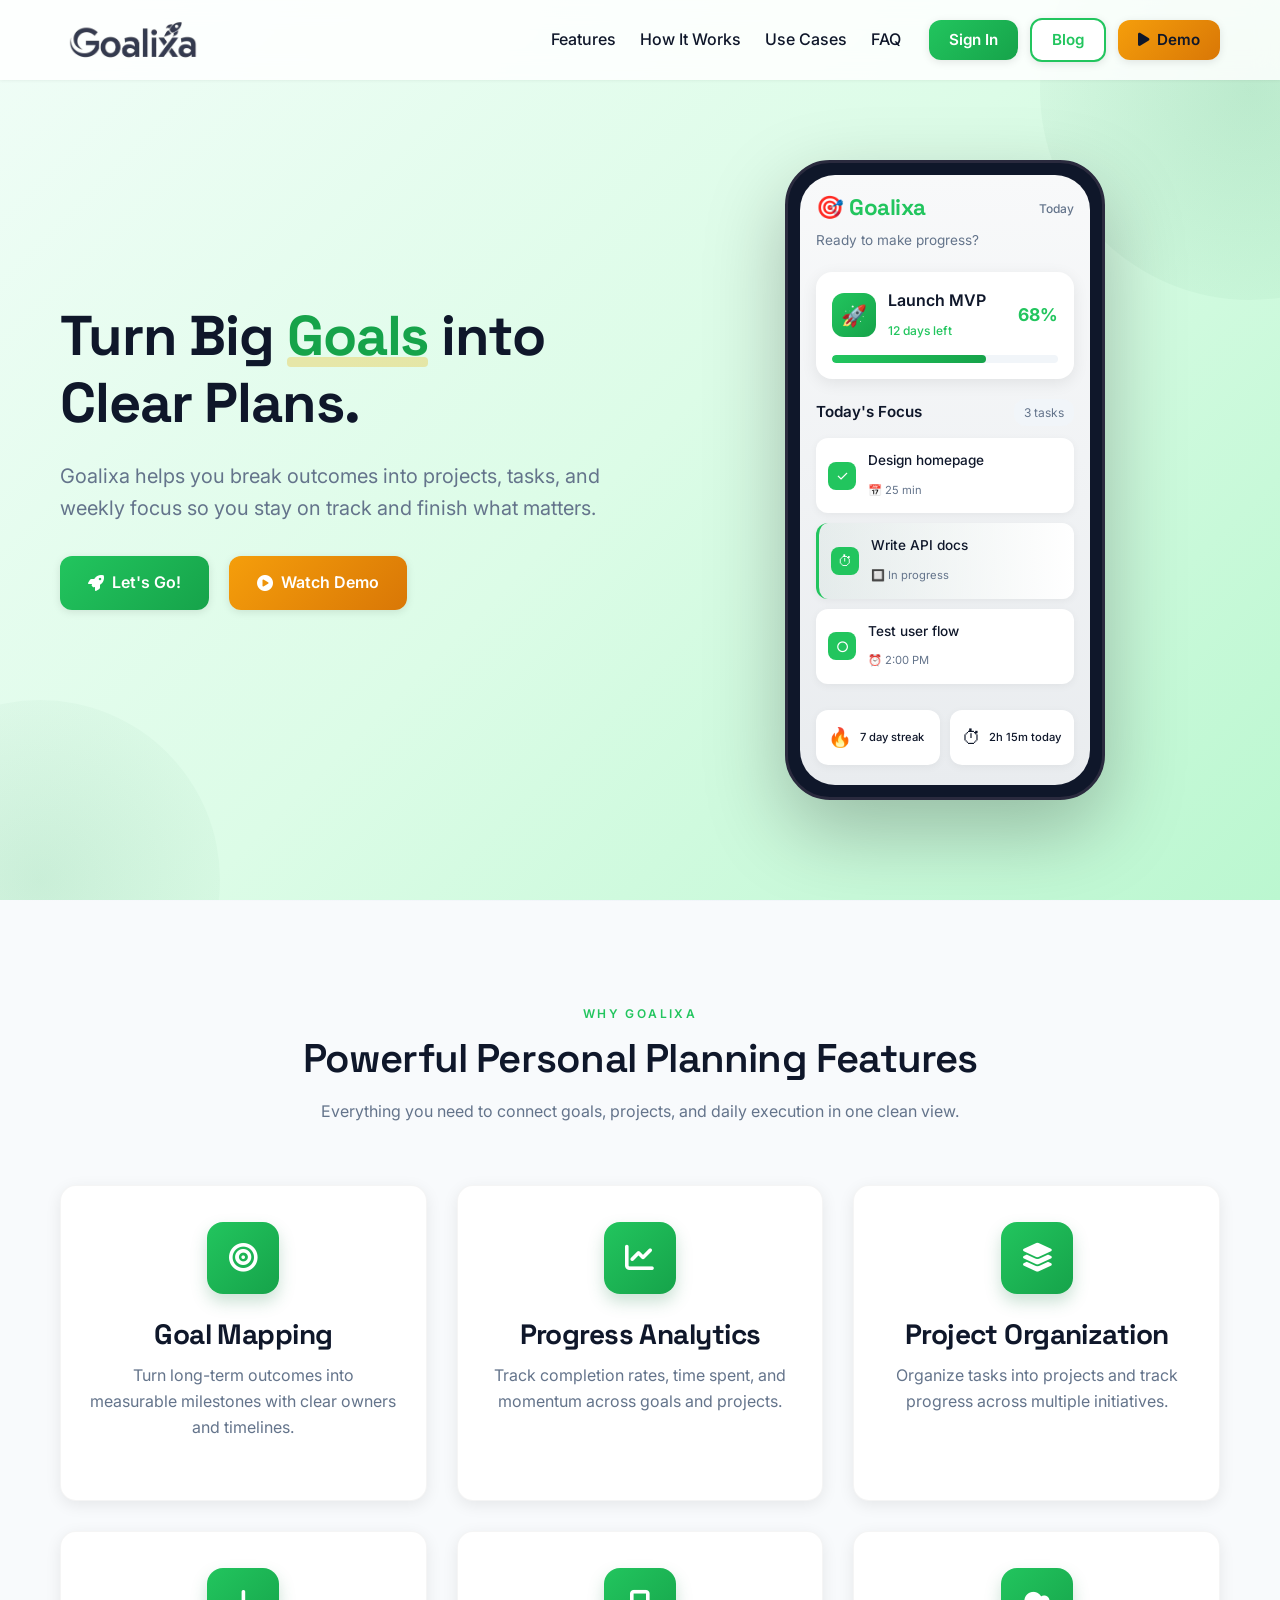
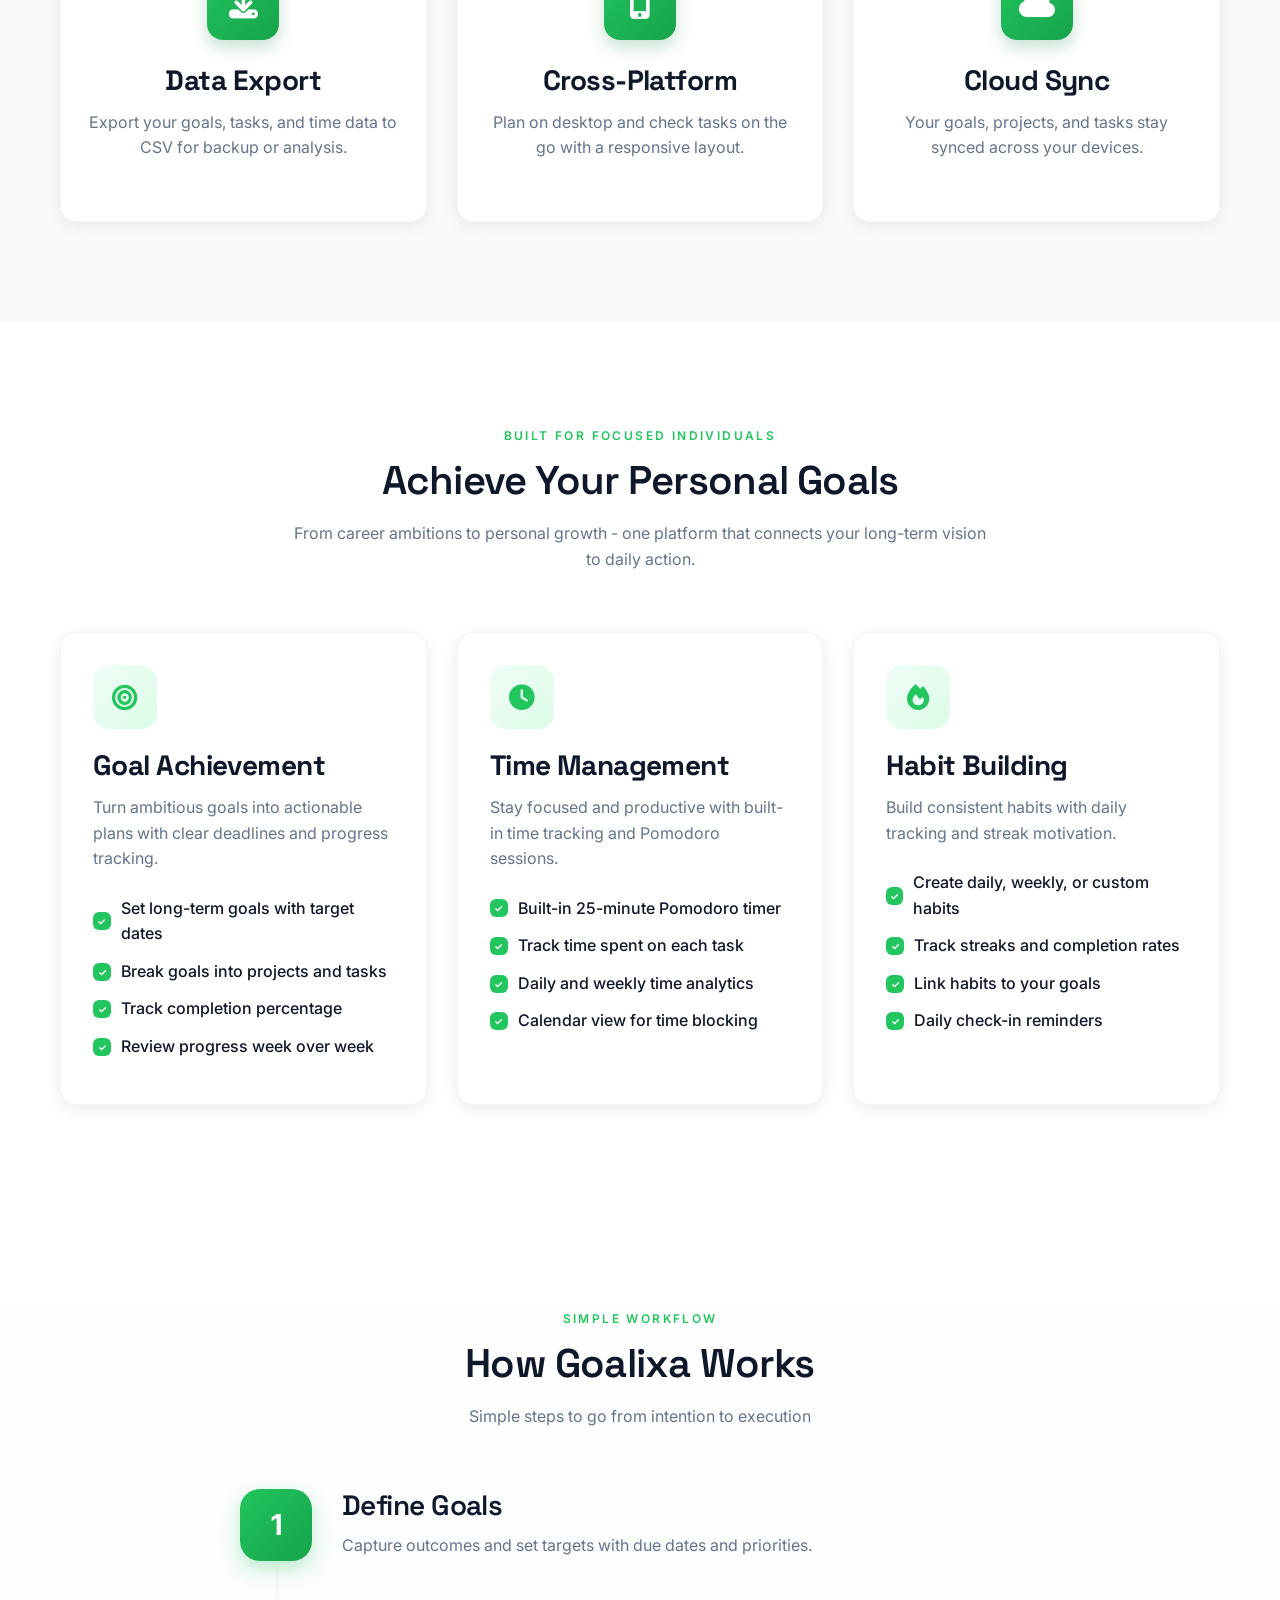
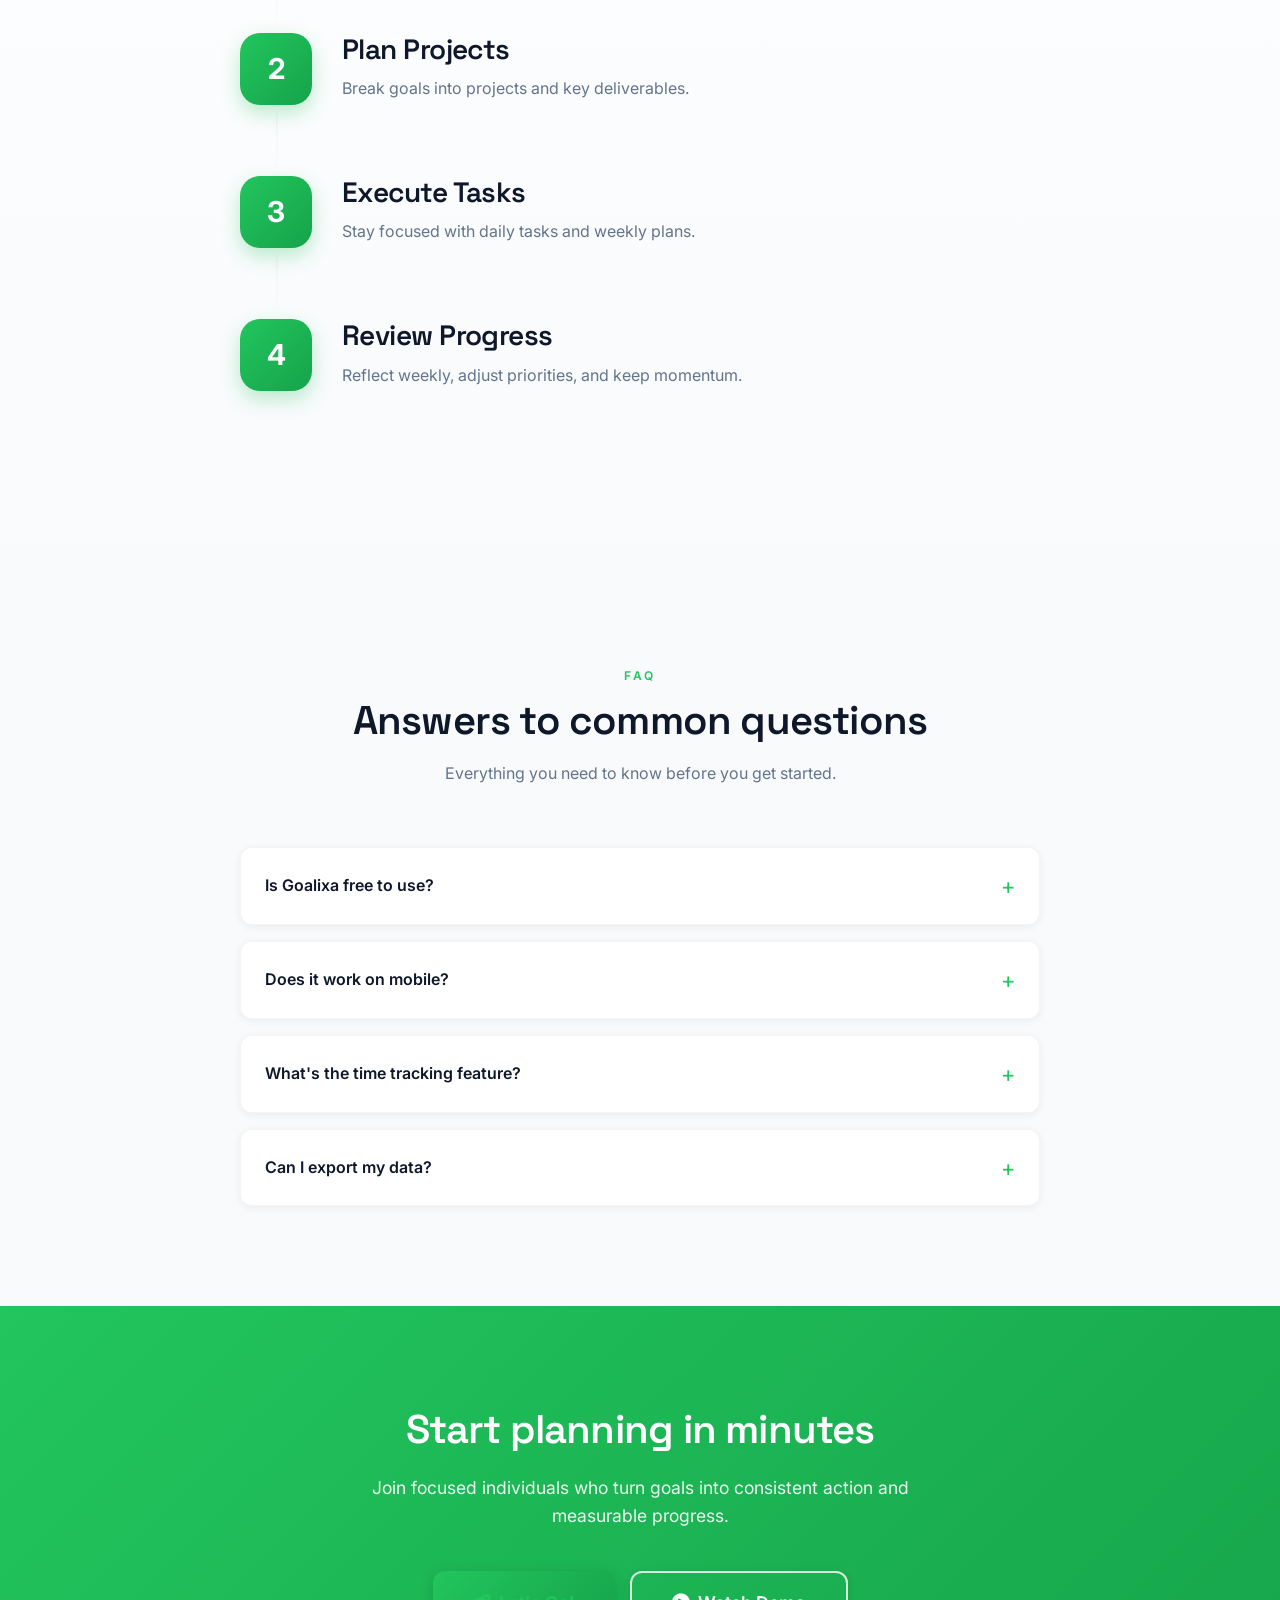
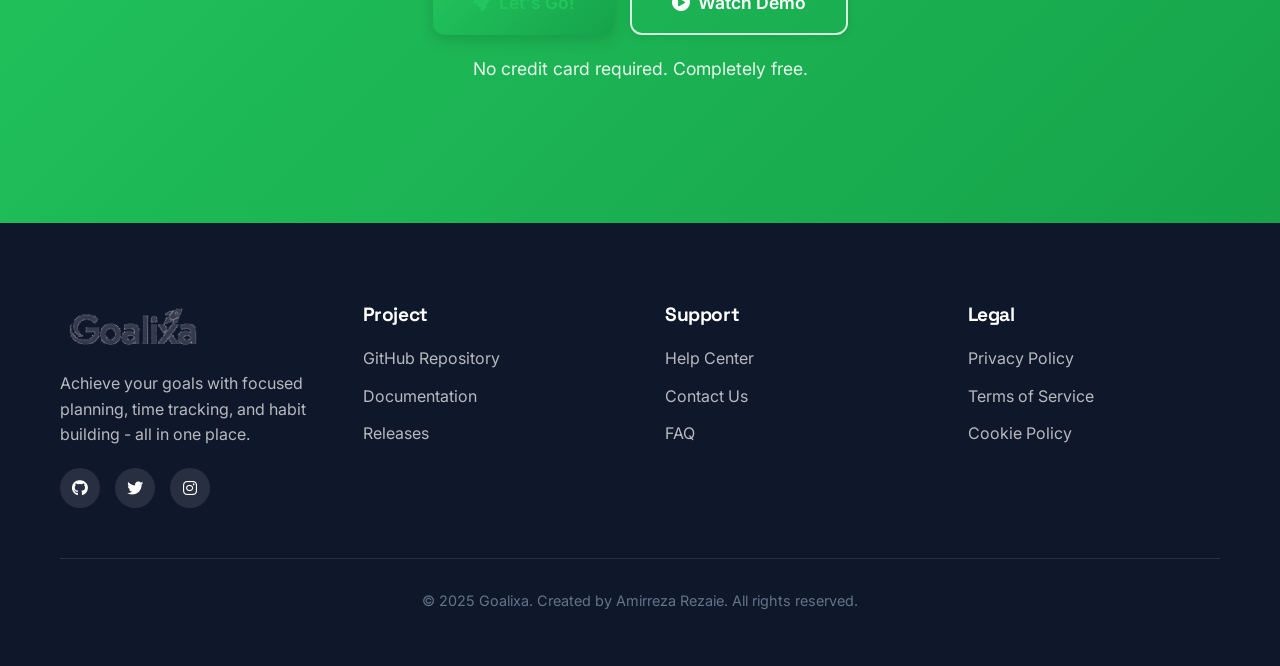
==== commit 5c50fdeb: "add icon and blog btn" ====
--- a/index.html
+++ b/index.html
@@ -9,15 +9,15 @@
     <link rel="preconnect" href="https://fonts.googleapis.com">
     <link rel="preconnect" href="https://fonts.gstatic.com" crossorigin>
     <link href="https://fonts.googleapis.com/css2?family=Inter:wght@300;400;500;600;700;800&family=Space+Grotesk:wght@500;600;700&display=swap" rel="stylesheet">
-    <link rel="icon" type="image/x-icon" href="https://cdn-icons-png.flaticon.com/512/2838/2838773.png">
+    <link rel="icon" type="image/png" href="assets/goalixa-icon-192.png">
+    <link rel="apple-touch-icon" href="assets/goalixa-icon-192.png">
 </head>
 <body>
     <!-- Navigation -->
     <nav class="navbar">
         <div class="container">
             <div class="nav-brand">
-                <i class="fas fa-bullseye"></i>
-                <span class="brand-name">GOALIXA</span>
+                <img class="brand-logo" src="assets/goalixa-logo.png" alt="Goalixa">
             </div>
             <div class="nav-menu">
                 <div class="nav-links">
@@ -28,7 +28,8 @@
                 </div>
             <div class="nav-cta">
                 <a href="https://auth.goalixa.com/" class="btn btn-primary btn-nav">Sign In</a>
-                <a href="https://app.goalixa.com/demo" class="btn btn-demo btn-nav">
+                <a href="https://blog.goalixa.com" class="btn btn-secondary btn-nav">Blog</a>
+                <a href="#" onclick="openDemoMode(); return false;" class="btn btn-demo btn-nav">
                     <i class="fas fa-play"></i> Demo
                 </a>
                 <button id="install-btn" class="btn btn-secondary btn-nav install-btn" type="button">Install App</button>
@@ -50,7 +51,7 @@
                     <a href="https://auth.goalixa.com/register" class="btn btn-primary">
                         <i class="fas fa-rocket"></i> Let's Go!
                     </a>
-                    <a href="https://app.goalixa.com/demo" class="btn btn-demo">
+                    <a href="#" onclick="openDemoMode(); return false;" class="btn btn-demo">
                         <i class="fas fa-play-circle"></i> Watch Demo
                     </a>
                 </div>
@@ -317,7 +318,7 @@
                 <a href="https://auth.goalixa.com/register" class="btn btn-primary btn-large">
                     <i class="fas fa-rocket"></i> Let's Go!
                 </a>
-                <a href="https://app.goalixa.com/demo" class="btn btn-outline-light btn-large">
+                <a href="#" onclick="openDemoMode(); return false;" class="btn btn-outline-light btn-large">
                     <i class="fas fa-play-circle"></i> Watch Demo
                 </a>
             </div>
@@ -331,8 +332,7 @@
             <div class="footer-content">
                 <div class="footer-brand">
                     <div class="nav-brand">
-                        <i class="fas fa-bullseye"></i>
-                        <span class="brand-name">GOALIXA</span>
+                        <img class="brand-logo" src="assets/goalixa-logo.png" alt="Goalixa">
                     </div>
                     <p>Achieve your goals with focused planning, time tracking, and habit building - all in one place.</p>
                     <div class="social-links">
--- a/style.css
+++ b/style.css
@@ -193,20 +193,13 @@
 .nav-brand {
     display: flex;
     align-items: center;
-    gap: 10px;
-    font-size: 1.6rem;
-    font-weight: 700;
-    color: var(--primary);
-}
-
-.nav-brand i {
-    font-size: 1.8rem;
-}
-
-.brand-name {
-    font-family: 'Space Grotesk', sans-serif;
-    font-weight: 700;
-    letter-spacing: -0.03em;
+    gap: 12px;
+}
+
+.brand-logo {
+    width: 146px;
+    height: auto;
+    display: block;
 }
 
 .nav-menu {
